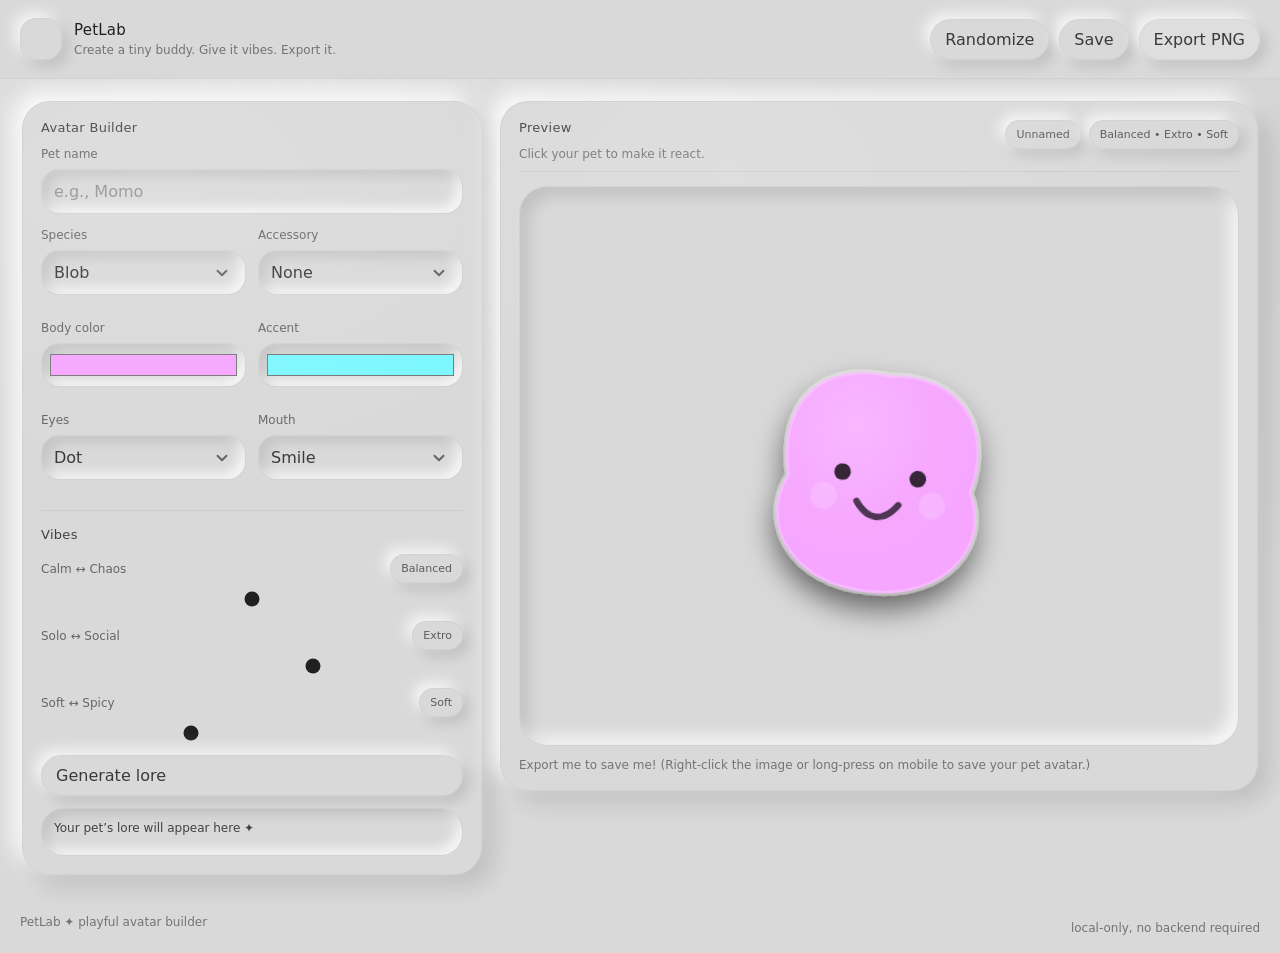
==== index.html @ aad5dc8f "testing new idea" ====
<!doctype html>
<html lang="en">
<head>
  <meta charset="utf-8" />
  <meta name="viewport" content="width=device-width, initial-scale=1" />
  <title>PetLab — Build a Tiny Buddy</title>
  <link href="reset.css" rel="stylesheet">
	<link href="style.css" rel="stylesheet">
  <!-- <script defer src="script.js"></script> -->
</head>

<body>
    <div class="bg" aria-hidden="true"></div>

    <header class="topbar">
      <div class="brand">
        <div class="mark" aria-hidden="true"></div>
        <div>
          <h1>PetLab</h1>
          <p>Create a tiny buddy. Give it vibes. Export it.</p>
        </div>
      </div>

      <div class="actions">
        <button id="randomize" class="btn">Randomize</button>
        <button id="save" class="btn">Save</button>
        <button id="export" class="btn primary">Export PNG</button>
      </div>
    </header>

    <main class="shell">
      <section class="panel creator">
        <h2>Avatar Builder</h2>

        <div class="field">
          <label for="name">Pet name</label>
          <input id="name" type="text" placeholder="e.g., Momo" maxlength="18" />
        </div>

        <div class="grid2">
          <div class="field">
            <label for="species">Species</label>
            <select id="species">
              <option value="blob" selected>Blob</option>
              <option value="cat">Cat</option>
              <option value="bunny">Bunny</option>
              <option value="alien">Alien</option>
              <option value="dog">Dog</option>
              <option value="turtle">Turtle</option>
              <option value="frog">Frog</option>
            </select>
          </div>

          <div class="field">
            <label for="accessory">Accessory</label>
            <select id="accessory">
              <option value="none" selected>None</option>
              <option value="bow">Bow</option>
              <option value="goggles">Goggles</option>
              <option value="halo">Halo</option>
              <option value="backpack">Backpack</option>
              <option value="crown">Crown</option>
              <option value="flower">Flower</option>
              <option value="scarf">Scarf</option>
              <option value="glasses">Round Glasses</option>
            </select>
          </div>

          <div class="field">
            <label for="bodyColor">Body color</label>
            <input id="bodyColor" type="color" value="#f6a6ff" />
          </div>

          <div class="field">
            <label for="accentColor">Accent</label>
            <input id="accentColor" type="color" value="#7cf7ff" />
          </div>

          <div class="field">
            <label for="eyeStyle">Eyes</label>
            <select id="eyeStyle">
              <option value="dot" selected>Dot</option>
              <option value="sparkle">Sparkle</option>
              <option value="sleepy">Sleepy</option>
              <option value="star">Star</option>
            </select>
          </div>

          <div class="field">
            <label for="mouthStyle">Mouth</label>
            <select id="mouthStyle">
              <option value="smile" selected>Smile</option>
              <option value="tiny">Tiny</option>
              <option value="o">O</option>
              <option value="smirk">Smirk</option>
            </select>
          </div>
        </div>

        <div class="divider"></div>

        <h2>Vibes</h2>

        <div class="field">
          <div class="row">
            <label for="calm">Calm ↔ Chaos</label>
            <span class="chip" id="calmLabel">Balanced</span>
          </div>
          <input id="calm" type="range" min="0" max="100" value="50" />
        </div>

        <div class="field">
          <div class="row">
            <label for="social">Solo ↔ Social</label>
            <span class="chip" id="socialLabel">Friendly</span>
          </div>
          <input id="social" type="range" min="0" max="100" value="65" />
        </div>

        <div class="field">
          <div class="row">
            <label for="spice">Soft ↔ Spicy</label>
            <span class="chip" id="spiceLabel">Soft</span>
          </div>
          <input id="spice" type="range" min="0" max="100" value="35" />
        </div>

        <button id="lore" class="btn wide">Generate lore</button>

        <div class="loreBox" id="loreBox" aria-live="polite">
          <div class="loreTitle" id="loreTitle">Your pet’s lore will appear here ✦</div>
          <div class="loreBody" id="loreBody"></div>
        </div>
      </section>

      <section class="panel stage">
        <div class="stageHeader">
          <div>
            <h2>Preview</h2>
            <p class="muted">Click your pet to make it react.</p>
          </div>
          <div class="mini">
            <span class="badge" id="badgeName">Unnamed</span>
            <span class="badge" id="badgeMood">Balanced</span>
          </div>
        </div>

        <div class="petWrap">
          <div id="bubble" class="bubble" hidden></div>

          <div class="petFrame" id="petFrame" role="img" aria-label="Pet avatar preview">
            <!-- SVG injected here -->
          </div>
        </div>

        <div class="hint">
          Export me to save me! (Right-click the image or long-press on mobile to save your pet avatar.)
        </div>
      </section>
    </main>

    <footer class="footer">
      <span>PetLab ✦ playful avatar builder</span>
      <span class="muted">local-only, no backend required</span>
    </footer>

    <script src="script.js"></script>
  </body>
</html>
---- style.css ----
:root{
  /* Neumorphism base */
  --bg: #d9d9d9;
  --ink: #202020;
  --muted: rgba(32,32,32,.55);

  /* surfaces */
  --surface: #d9d9d9;     /* same as bg for true neumorphism */
  --surface2:#dedede;     /* subtle highlight surface */
  --stroke: rgba(0,0,0,.06);

  /* neumorphic shadows */
  --shadow-up: -10px -10px 22px rgba(255,255,255,.85);
  --shadow-down: 10px 10px 24px rgba(0,0,0,.14);
  --shadow-soft: -6px -6px 14px rgba(255,255,255,.75), 6px 6px 14px rgba(0,0,0,.12);

  /* pressed / inset */
  --inset: inset 8px 8px 16px rgba(0,0,0,.12), inset -8px -8px 16px rgba(255,255,255,.8);
  --inset-soft: inset 6px 6px 12px rgba(0,0,0,.10), inset -6px -6px 12px rgba(255,255,255,.75);

  /* geometry */
  --r-xl: 28px;
  --r-lg: 22px;
  --r-md: 18px;
  --r-sm: 14px;
  --gap: 18px;
}

*{ box-sizing:border-box; }
html,body{ height:100%; }

body{
  margin:0;
  font-family: ui-sans-serif, system-ui, -apple-system, Segoe UI, Inter, Roboto, Helvetica, Arial;
  color: var(--ink);
  background: var(--bg);
  overflow-x:hidden;
}

/* Keep bg minimal for neumorphism (no strong gradients) */
.bg{
  position:fixed;
  inset:0;
  pointer-events:none;
  background:
    radial-gradient(900px 600px at 20% 10%, rgba(255,255,255,.35), transparent 65%),
    radial-gradient(900px 700px at 80% 25%, rgba(0,0,0,.06), transparent 70%);
  opacity: .6;
}

/* Top bar feels like a recessed tray */
.topbar{
  position:sticky;
  top:0;
  z-index:10;
  display:flex;
  justify-content:space-between;
  align-items:center;
  gap:16px;
  padding: 18px 20px;

  background: var(--surface);
  border-bottom: 1px solid rgba(0,0,0,.04);
}

.brand{
  display:flex;
  align-items:center;
  gap:12px;
}

.mark{
  width:42px;
  height:42px;
  border-radius: 16px;
  background: var(--surface);
  box-shadow: var(--shadow-soft);
  border: 1px solid rgba(0,0,0,.03);
}

h1{
  margin:0;
  font-size: 15px;
  letter-spacing: .2px;
}
.brand p{
  margin:4px 0 0;
  font-size: 12px;
  color: var(--muted);
}

.actions{
  display:flex;
  gap:10px;
  align-items:center;
}

/* Buttons: raised pill; active = pressed */
.btn{
  border: 1px solid rgba(0,0,0,.03);
  background: var(--surface);
  color: rgba(32,32,32,.86);
  border-radius: 999px;
  padding: 10px 14px;
  cursor:pointer;

  box-shadow: var(--shadow-soft);
  transition: transform 140ms ease, box-shadow 140ms ease;
}
.btn:hover{
  transform: translateY(-1px);
}
.btn:active{
  transform: translateY(0);
  box-shadow: var(--inset-soft);
}

.btn.primary{
  background: var(--surface2);
}
.btn.wide{ width:100%; }

/* Layout */
.shell{
  display:grid;
  grid-template-columns: 460px 1fr;
  gap: var(--gap);
  padding: 22px;
  align-items:start;
}

/* Panels: raised cards */
.panel{
  position:relative;
  border-radius: var(--r-xl);
  background: var(--surface);
  border: 1px solid rgba(0,0,0,.03);
  box-shadow: var(--shadow-up), var(--shadow-down);
  overflow:hidden;
  padding: 18px;
}

/* Optional faint inner sheen */
.panel::before{
  content:"";
  position:absolute;
  inset:0;
  pointer-events:none;
  background: radial-gradient(800px 500px at 30% 10%, rgba(255,255,255,.22), transparent 60%);
  opacity:.6;
}

/* Headings */
.creator h2, .stage h2{
  margin:0 0 12px;
  font-size: 13px;
  letter-spacing: .3px;
  color: rgba(32,32,32,.82);
}

.field{
  display:grid;
  gap:8px;
  margin-bottom: 14px;
}

label{
  font-size: 12px;
  color: rgba(32,32,32,.62);
}

/* Inputs: pressed/inset */
input[type="text"], select{
  width:100%;
  padding: 12px 12px;
  border-radius: var(--r-md);
  border: 1px solid rgba(0,0,0,.03);
  background: var(--surface);
  box-shadow: var(--inset-soft);
  color: rgba(32,32,32,.86);
  outline:none;
  transition: box-shadow 140ms ease, border 140ms ease;
}

input[type="text"]:focus, select:focus{
  border-color: rgba(0,0,0,.08);
  box-shadow: var(--inset), 0 0 0 4px rgba(0,0,0,.04);
}

input[type="text"]::placeholder{ color: rgba(32,32,32,.38); }

/* Color input should also feel inset */
input[type="color"]{
  width:100%;
  height: 44px;
  border-radius: var(--r-md);
  border: 1px solid rgba(0,0,0,.03);
  background: var(--surface);
  box-shadow: var(--inset-soft);
  padding: 6px;
}

/* Ranges: minimal, clean */
input[type="range"]{
  width:100%;
  accent-color: rgba(32,32,32,.75);
}

/* Grid */
.grid2{
  display:grid;
  grid-template-columns: 1fr 1fr;
  gap: 12px;
}

.row{
  display:flex;
  justify-content:space-between;
  align-items:center;
  gap:10px;
}

/* Chips/badges: raised but subtle */
.chip, .badge{
  font-size: 11px;
  padding: 7px 10px;
  border-radius: 999px;
  border: 1px solid rgba(0,0,0,.03);
  background: var(--surface);
  box-shadow: var(--shadow-soft);
  color: rgba(32,32,32,.68);
}

.divider{
  height:1px;
  background: rgba(0,0,0,.06);
  margin: 16px 0;
}

/* Lore: inset block */
.loreBox{
  margin-top: 12px;
  border-radius: var(--r-lg);
  border: 1px solid rgba(0,0,0,.03);
  background: var(--surface);
  box-shadow: var(--inset-soft);
  padding: 12px;
}
.loreTitle{ font-size: 12px; color: rgba(32,32,32,.82); }
.loreBody{ margin-top: 8px; font-size: 12px; color: rgba(32,32,32,.56); line-height: 1.55; }
.loreBody ul{ margin: 10px 0 0 18px; padding:0; }
.loreBody li{ margin: 6px 0; }

/* Stage header */
.stageHeader{
  display:flex;
  justify-content:space-between;
  align-items:flex-start;
  gap: 12px;
  padding-bottom: 10px;
  border-bottom: 1px solid rgba(0,0,0,.06);
}
.muted{ color: rgba(32,32,32,.55); font-size: 12px; margin: 6px 0 0; }
.mini{ display:flex; gap: 8px; flex-wrap:wrap; justify-content:flex-end; }

/* Preview window: slightly inset “frame” */
.petWrap{
  position:relative;
  margin-top: 14px;
  border-radius: var(--r-xl);
  border: 1px solid rgba(0,0,0,.03);
  background: var(--surface);
  box-shadow: var(--inset);
  height: 560px;
  overflow:hidden;
  display:grid;
  place-items:center;
}

.petFrame{
  width: min(420px, 86%);
  aspect-ratio: 1/1;
  display:grid;
  place-items:center;
  user-select:none;
  position:relative;
  z-index:1;
}

/* keep your smooth SVG updates */
.petFrame svg *{
  transition: 140ms ease;
}

/* Bubble: raised pill */
.bubble{
  position:absolute;
  top: 14px;
  left: 14px;
  max-width: 300px;
  border-radius: 16px;
  border: 1px solid rgba(0,0,0,.03);
  background: var(--surface);
  padding: 10px 12px;
  font-size: 12px;
  color: rgba(32,32,32,.80);
  box-shadow: var(--shadow-soft);
  z-index:2;
}

.hint{ margin-top: 12px; font-size: 12px; color: rgba(32,32,32,.55); }

.footer{
  padding: 18px 20px;
  display:flex;
  justify-content:space-between;
  gap:10px;
  color: rgba(32,32,32,.55);
  font-size: 12px;
}

/* --- Dropdown affordance (chevron) --- */
select{
  appearance: none;
  -webkit-appearance: none;
  -moz-appearance: none;
  cursor: pointer;
  padding-right: 44px;

  background-image:
    url("data:image/svg+xml,%3Csvg xmlns='http://www.w3.org/2000/svg' width='18' height='18' viewBox='0 0 24 24' fill='none' stroke='rgba(32,32,32,0.65)' stroke-width='2.5' stroke-linecap='round' stroke-linejoin='round'%3E%3Cpath d='M6 9l6 6 6-6'/%3E%3C/svg%3E");
  background-repeat: no-repeat;
  background-position: right 14px center;
  background-size: 18px 18px;
}

/* Responsive */
@media (max-width: 1100px){
  .shell{ grid-template-columns: 1fr; }
  .petWrap{ height: 480px; }
}
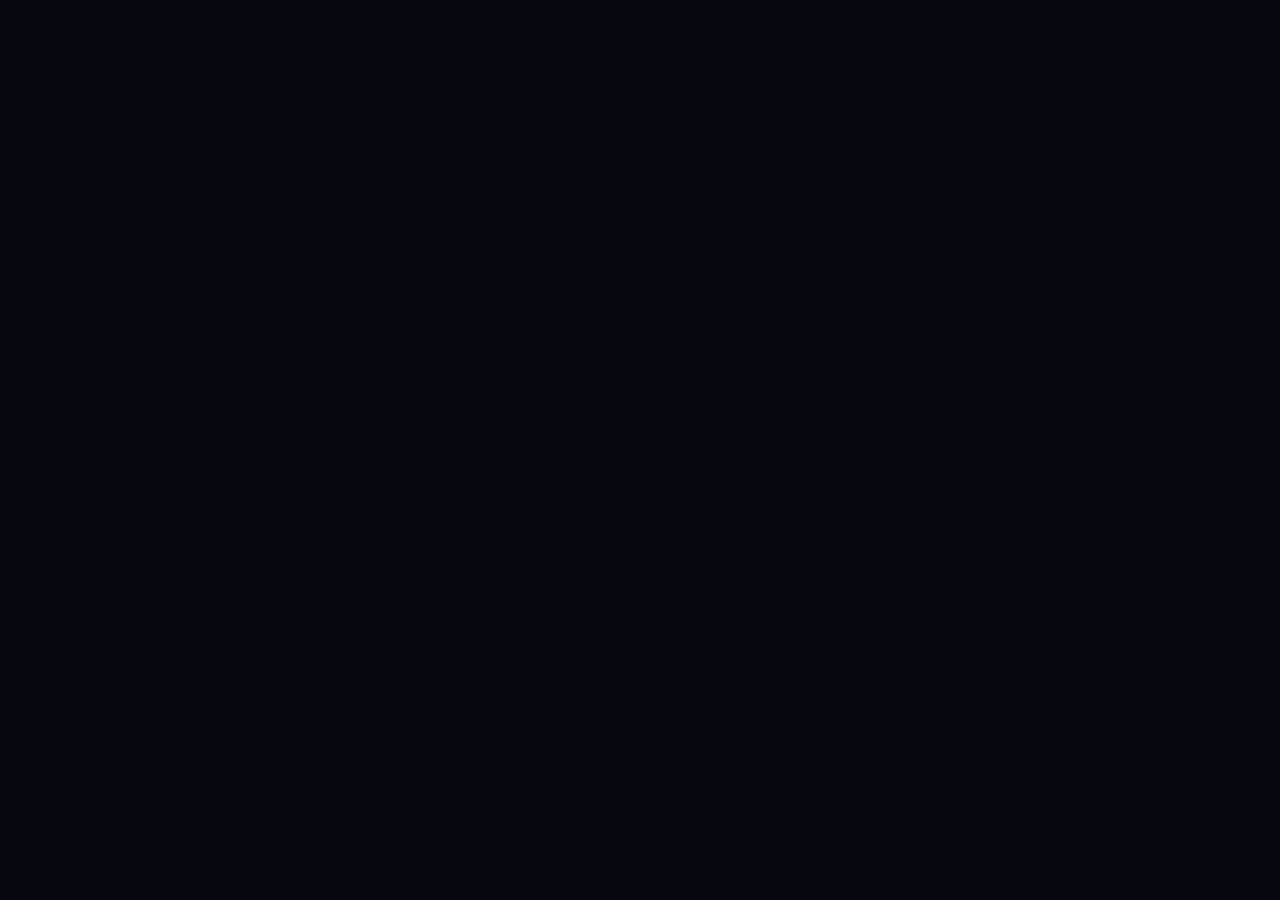
==== commit cff6e2d8: "redo" ====
--- a/index.html
+++ b/index.html
@@ -1,169 +1,33 @@
 <!doctype html>
 <html lang="en">
 <head>
-  <meta charset="utf-8" />
-  <meta name="viewport" content="width=device-width, initial-scale=1" />
-  <title>PetLab — Build a Tiny Buddy</title>
-  <link href="reset.css" rel="stylesheet">
-	<link href="style.css" rel="stylesheet">
-  <!-- <script defer src="script.js"></script> -->
+  <meta charset="UTF-8" />
+  <meta name="viewport" content="width=device-width, initial-scale=1.0" />
+  <title>Cortex — Cognitive Load Intelligence</title>
+
+  <!-- Fonts -->
+  <link
+    href="https://fonts.googleapis.com/css2?family=Syne:wght@400;600;700;800&family=DM+Sans:wght@300;400;500&family=DM+Mono:wght@300;400&display=swap"
+    rel="stylesheet"
+  />
+
+  <!-- Stylesheet -->
+  <link rel="stylesheet" href="style.css" />
+
+  <!-- React (UMD, no build step required) -->
+  <script src="https://cdnjs.cloudflare.com/ajax/libs/react/18.2.0/umd/react.production.min.js"></script>
+  <script src="https://cdnjs.cloudflare.com/ajax/libs/react-dom/18.2.0/umd/react-dom.production.min.js"></script>
+
+  <!-- Recharts (charting library) -->
+  <script src="https://unpkg.com/recharts@2.8.0/umd/Recharts.js"></script>
 </head>
+<body>
 
-<body>
-    <div class="bg" aria-hidden="true"></div>
+  <!-- React mounts here -->
+  <div id="root"></div>
 
-    <header class="topbar">
-      <div class="brand">
-        <div class="mark" aria-hidden="true"></div>
-        <div>
-          <h1>PetLab</h1>
-          <p>Create a tiny buddy. Give it vibes. Export it.</p>
-        </div>
-      </div>
+  <!-- Application logic -->
+  <script src="script.js"></script>
 
-      <div class="actions">
-        <button id="randomize" class="btn">Randomize</button>
-        <button id="save" class="btn">Save</button>
-        <button id="export" class="btn primary">Export PNG</button>
-      </div>
-    </header>
-
-    <main class="shell">
-      <section class="panel creator">
-        <h2>Avatar Builder</h2>
-
-        <div class="field">
-          <label for="name">Pet name</label>
-          <input id="name" type="text" placeholder="e.g., Momo" maxlength="18" />
-        </div>
-
-        <div class="grid2">
-          <div class="field">
-            <label for="species">Species</label>
-            <select id="species">
-              <option value="blob" selected>Blob</option>
-              <option value="cat">Cat</option>
-              <option value="bunny">Bunny</option>
-              <option value="alien">Alien</option>
-              <option value="dog">Dog</option>
-              <option value="turtle">Turtle</option>
-              <option value="frog">Frog</option>
-            </select>
-          </div>
-
-          <div class="field">
-            <label for="accessory">Accessory</label>
-            <select id="accessory">
-              <option value="none" selected>None</option>
-              <option value="bow">Bow</option>
-              <option value="goggles">Goggles</option>
-              <option value="halo">Halo</option>
-              <option value="backpack">Backpack</option>
-              <option value="crown">Crown</option>
-              <option value="flower">Flower</option>
-              <option value="scarf">Scarf</option>
-              <option value="glasses">Round Glasses</option>
-            </select>
-          </div>
-
-          <div class="field">
-            <label for="bodyColor">Body color</label>
-            <input id="bodyColor" type="color" value="#f6a6ff" />
-          </div>
-
-          <div class="field">
-            <label for="accentColor">Accent</label>
-            <input id="accentColor" type="color" value="#7cf7ff" />
-          </div>
-
-          <div class="field">
-            <label for="eyeStyle">Eyes</label>
-            <select id="eyeStyle">
-              <option value="dot" selected>Dot</option>
-              <option value="sparkle">Sparkle</option>
-              <option value="sleepy">Sleepy</option>
-              <option value="star">Star</option>
-            </select>
-          </div>
-
-          <div class="field">
-            <label for="mouthStyle">Mouth</label>
-            <select id="mouthStyle">
-              <option value="smile" selected>Smile</option>
-              <option value="tiny">Tiny</option>
-              <option value="o">O</option>
-              <option value="smirk">Smirk</option>
-            </select>
-          </div>
-        </div>
-
-        <div class="divider"></div>
-
-        <h2>Vibes</h2>
-
-        <div class="field">
-          <div class="row">
-            <label for="calm">Calm ↔ Chaos</label>
-            <span class="chip" id="calmLabel">Balanced</span>
-          </div>
-          <input id="calm" type="range" min="0" max="100" value="50" />
-        </div>
-
-        <div class="field">
-          <div class="row">
-            <label for="social">Solo ↔ Social</label>
-            <span class="chip" id="socialLabel">Friendly</span>
-          </div>
-          <input id="social" type="range" min="0" max="100" value="65" />
-        </div>
-
-        <div class="field">
-          <div class="row">
-            <label for="spice">Soft ↔ Spicy</label>
-            <span class="chip" id="spiceLabel">Soft</span>
-          </div>
-          <input id="spice" type="range" min="0" max="100" value="35" />
-        </div>
-
-        <button id="lore" class="btn wide">Generate lore</button>
-
-        <div class="loreBox" id="loreBox" aria-live="polite">
-          <div class="loreTitle" id="loreTitle">Your pet’s lore will appear here ✦</div>
-          <div class="loreBody" id="loreBody"></div>
-        </div>
-      </section>
-
-      <section class="panel stage">
-        <div class="stageHeader">
-          <div>
-            <h2>Preview</h2>
-            <p class="muted">Click your pet to make it react.</p>
-          </div>
-          <div class="mini">
-            <span class="badge" id="badgeName">Unnamed</span>
-            <span class="badge" id="badgeMood">Balanced</span>
-          </div>
-        </div>
-
-        <div class="petWrap">
-          <div id="bubble" class="bubble" hidden></div>
-
-          <div class="petFrame" id="petFrame" role="img" aria-label="Pet avatar preview">
-            <!-- SVG injected here -->
-          </div>
-        </div>
-
-        <div class="hint">
-          Export me to save me! (Right-click the image or long-press on mobile to save your pet avatar.)
-        </div>
-      </section>
-    </main>
-
-    <footer class="footer">
-      <span>PetLab ✦ playful avatar builder</span>
-      <span class="muted">local-only, no backend required</span>
-    </footer>
-
-    <script src="script.js"></script>
-  </body>
+</body>
 </html>
--- a/style.css
+++ b/style.css
@@ -1,341 +1,403 @@
-:root{
-  /* Neumorphism base */
-  --bg: #d9d9d9;
-  --ink: #202020;
-  --muted: rgba(32,32,32,.55);
-
-  /* surfaces */
-  --surface: #d9d9d9;     /* same as bg for true neumorphism */
-  --surface2:#dedede;     /* subtle highlight surface */
-  --stroke: rgba(0,0,0,.06);
-
-  /* neumorphic shadows */
-  --shadow-up: -10px -10px 22px rgba(255,255,255,.85);
-  --shadow-down: 10px 10px 24px rgba(0,0,0,.14);
-  --shadow-soft: -6px -6px 14px rgba(255,255,255,.75), 6px 6px 14px rgba(0,0,0,.12);
-
-  /* pressed / inset */
-  --inset: inset 8px 8px 16px rgba(0,0,0,.12), inset -8px -8px 16px rgba(255,255,255,.8);
-  --inset-soft: inset 6px 6px 12px rgba(0,0,0,.10), inset -6px -6px 12px rgba(255,255,255,.75);
-
-  /* geometry */
-  --r-xl: 28px;
-  --r-lg: 22px;
-  --r-md: 18px;
-  --r-sm: 14px;
-  --gap: 18px;
-}
-
-*{ box-sizing:border-box; }
-html,body{ height:100%; }
-
-body{
-  margin:0;
-  font-family: ui-sans-serif, system-ui, -apple-system, Segoe UI, Inter, Roboto, Helvetica, Arial;
-  color: var(--ink);
-  background: var(--bg);
-  overflow-x:hidden;
-}
-
-/* Keep bg minimal for neumorphism (no strong gradients) */
-.bg{
-  position:fixed;
-  inset:0;
-  pointer-events:none;
-  background:
-    radial-gradient(900px 600px at 20% 10%, rgba(255,255,255,.35), transparent 65%),
-    radial-gradient(900px 700px at 80% 25%, rgba(0,0,0,.06), transparent 70%);
-  opacity: .6;
-}
-
-/* Top bar feels like a recessed tray */
-.topbar{
-  position:sticky;
-  top:0;
-  z-index:10;
-  display:flex;
-  justify-content:space-between;
-  align-items:center;
-  gap:16px;
-  padding: 18px 20px;
-
-  background: var(--surface);
-  border-bottom: 1px solid rgba(0,0,0,.04);
-}
-
-.brand{
-  display:flex;
-  align-items:center;
-  gap:12px;
-}
-
-.mark{
-  width:42px;
-  height:42px;
+/* ============================================================
+   CORTEX — Cognitive Load Intelligence System
+   style.css
+   ============================================================ */
+
+
+/* ── RESET & BASE ─────────────────────────────────────────── */
+
+*,
+*::before,
+*::after {
+  box-sizing: border-box;
+  margin: 0;
+  padding: 0;
+}
+
+html {
+  scroll-behavior: smooth;
+}
+
+body {
+  background: #07070f;
+  color: #fff;
+  font-family: 'DM Sans', sans-serif;
+  min-height: 100vh;
+  overflow-x: hidden;
+}
+
+
+/* ── SCROLLBAR ────────────────────────────────────────────── */
+
+::-webkit-scrollbar        { width: 4px; }
+::-webkit-scrollbar-track  { background: transparent; }
+::-webkit-scrollbar-thumb  { background: rgba(255,255,255,0.1); border-radius: 2px; }
+
+
+/* ── CARD ─────────────────────────────────────────────────── */
+
+.card {
+  background: rgba(255,255,255,0.028);
+  border: 1px solid rgba(255,255,255,0.072);
   border-radius: 16px;
-  background: var(--surface);
-  box-shadow: var(--shadow-soft);
-  border: 1px solid rgba(0,0,0,.03);
-}
-
-h1{
-  margin:0;
-  font-size: 15px;
-  letter-spacing: .2px;
-}
-.brand p{
-  margin:4px 0 0;
-  font-size: 12px;
-  color: var(--muted);
-}
-
-.actions{
-  display:flex;
-  gap:10px;
-  align-items:center;
-}
-
-/* Buttons: raised pill; active = pressed */
-.btn{
-  border: 1px solid rgba(0,0,0,.03);
-  background: var(--surface);
-  color: rgba(32,32,32,.86);
-  border-radius: 999px;
-  padding: 10px 14px;
-  cursor:pointer;
-
-  box-shadow: var(--shadow-soft);
-  transition: transform 140ms ease, box-shadow 140ms ease;
-}
-.btn:hover{
-  transform: translateY(-1px);
-}
-.btn:active{
-  transform: translateY(0);
-  box-shadow: var(--inset-soft);
-}
-
-.btn.primary{
-  background: var(--surface2);
-}
-.btn.wide{ width:100%; }
-
-/* Layout */
-.shell{
-  display:grid;
-  grid-template-columns: 460px 1fr;
-  gap: var(--gap);
-  padding: 22px;
-  align-items:start;
-}
-
-/* Panels: raised cards */
-.panel{
-  position:relative;
-  border-radius: var(--r-xl);
-  background: var(--surface);
-  border: 1px solid rgba(0,0,0,.03);
-  box-shadow: var(--shadow-up), var(--shadow-down);
-  overflow:hidden;
-  padding: 18px;
-}
-
-/* Optional faint inner sheen */
-.panel::before{
-  content:"";
-  position:absolute;
-  inset:0;
-  pointer-events:none;
-  background: radial-gradient(800px 500px at 30% 10%, rgba(255,255,255,.22), transparent 60%);
-  opacity:.6;
-}
-
-/* Headings */
-.creator h2, .stage h2{
-  margin:0 0 12px;
-  font-size: 13px;
-  letter-spacing: .3px;
-  color: rgba(32,32,32,.82);
-}
-
-.field{
-  display:grid;
-  gap:8px;
+  transition: border-color 0.2s ease;
+}
+
+.card:hover {
+  border-color: rgba(255,255,255,0.11);
+}
+
+
+/* ── RANGE INPUT ──────────────────────────────────────────── */
+
+input[type=range] {
+  -webkit-appearance: none;
+  appearance: none;
+  width: 100%;
+  height: 4px;
+  border-radius: 99px;
+  outline: none;
+  cursor: pointer;
+  /* background is set inline per-slider to reflect live value */
+}
+
+input[type=range]::-webkit-slider-thumb {
+  -webkit-appearance: none;
+  width: 14px;
+  height: 14px;
+  background: #6366f1;
+  border-radius: 50%;
+  cursor: pointer;
+  box-shadow: 0 0 10px rgba(99, 102, 241, 0.7);
+  transition: transform 0.15s ease;
+}
+
+input[type=range]::-webkit-slider-thumb:hover {
+  transform: scale(1.2);
+}
+
+input[type=range]::-moz-range-thumb {
+  width: 14px;
+  height: 14px;
+  background: #6366f1;
+  border-radius: 50%;
+  border: none;
+  cursor: pointer;
+}
+
+
+/* ── STEP BUTTON (number inputs) ──────────────────────────── */
+
+.btn-step {
+  width: 32px;
+  height: 32px;
+  background: rgba(255,255,255,0.05);
+  border: 1px solid rgba(255,255,255,0.09);
+  border-radius: 7px;
+  color: rgba(255,255,255,0.5);
+  cursor: pointer;
+  font-size: 1rem;
+  display: flex;
+  align-items: center;
+  justify-content: center;
+  flex-shrink: 0;
+  user-select: none;
+  transition: background 0.15s ease, color 0.15s ease;
+}
+
+.btn-step:hover {
+  background: rgba(255,255,255,0.1);
+  color: rgba(255,255,255,0.85);
+}
+
+
+/* ── SIMULATION TOGGLE BUTTON ─────────────────────────────── */
+
+.sim-toggle {
+  background: rgba(99,102,241,0.12);
+  border: 1px solid rgba(99,102,241,0.28);
+  border-radius: 8px;
+  padding: 8px 18px;
+  color: #a5b4fc;
+  font-size: 0.72rem;
+  font-family: 'DM Mono', monospace;
+  cursor: pointer;
+  letter-spacing: 0.08em;
+  text-transform: uppercase;
+  white-space: nowrap;
+  transition: background 0.2s ease, border-color 0.2s ease, color 0.2s ease;
+}
+
+.sim-toggle:hover,
+.sim-toggle.active {
+  background: rgba(99,102,241,0.22);
+  border-color: rgba(99,102,241,0.5);
+  color: #c7d2fe;
+}
+
+
+/* ── METRIC CHIP ──────────────────────────────────────────── */
+
+.metric-chip {
+  padding: 6px 12px;
+  background: rgba(255,255,255,0.03);
+  border: 1px solid rgba(255,255,255,0.07);
+  border-radius: 6px;
+  display: flex;
+  gap: 8px;
+  align-items: center;
+}
+
+
+/* ── ANIMATIONS ───────────────────────────────────────────── */
+
+@keyframes fadeUp {
+  from {
+    opacity: 0;
+    transform: translateY(16px);
+  }
+  to {
+    opacity: 1;
+    transform: translateY(0);
+  }
+}
+
+.fade-up   { animation: fadeUp 0.6s ease both; }
+.fade-up-1 { animation-delay: 0.1s; }
+.fade-up-2 { animation-delay: 0.2s; }
+.fade-up-3 { animation-delay: 0.3s; }
+.fade-up-4 { animation-delay: 0.45s; }
+
+@keyframes pulse-dot {
+  0%, 100% { opacity: 1; }
+  50%       { opacity: 0.4; }
+}
+
+.pulse {
+  animation: pulse-dot 2s ease-in-out infinite;
+}
+
+
+/* ── LAYOUT ───────────────────────────────────────────────── */
+
+/* Global page wrapper */
+.page-wrapper {
+  min-height: 100vh;
+  background-image: radial-gradient(
+    ellipse 90% 55% at 50% -5%,
+    rgba(99,102,241,0.13) 0%,
+    transparent 65%
+  );
+}
+
+/* Sticky nav bar */
+.nav {
+  display: flex;
+  justify-content: space-between;
+  align-items: center;
+  padding: 20px 40px;
+  border-bottom: 1px solid rgba(255,255,255,0.055);
+  backdrop-filter: blur(16px);
+  -webkit-backdrop-filter: blur(16px);
+  position: sticky;
+  top: 0;
+  z-index: 100;
+  background: rgba(7,7,15,0.82);
+}
+
+.nav-logo {
+  display: flex;
+  align-items: center;
+  gap: 10px;
+}
+
+.nav-logo-icon {
+  width: 26px;
+  height: 26px;
+  border-radius: 7px;
+  background: linear-gradient(135deg, #4f46e5, #818cf8);
+  display: flex;
+  align-items: center;
+  justify-content: center;
+  box-shadow: 0 0 16px rgba(99,102,241,0.35);
+}
+
+.nav-logo-dot {
+  width: 8px;
+  height: 8px;
+  border-radius: 50%;
+  background: rgba(255,255,255,0.9);
+}
+
+.nav-wordmark {
+  font-family: 'Syne', sans-serif;
+  font-weight: 700;
+  font-size: 0.95rem;
+  letter-spacing: 0.06em;
+}
+
+.nav-links {
+  display: flex;
+  gap: 28px;
+  font-size: 0.68rem;
+  color: rgba(255,255,255,0.28);
+  letter-spacing: 0.12em;
+  text-transform: uppercase;
+}
+
+.nav-version {
+  font-size: 0.65rem;
+  font-family: 'DM Mono', monospace;
+  color: rgba(255,255,255,0.18);
+  letter-spacing: 0.06em;
+}
+
+/* Content area */
+.content-pad {
+  max-width: 1100px;
+  margin: 0 auto;
+  padding: 0 28px 80px;
+}
+
+/* Hero */
+.hero {
+  text-align: center;
+  padding: 80px 0 64px;
+}
+
+.hero-pill {
+  display: inline-flex;
+  align-items: center;
+  gap: 8px;
+  background: rgba(99,102,241,0.09);
+  border: 1px solid rgba(99,102,241,0.22);
+  border-radius: 99px;
+  padding: 5px 16px;
+  margin-bottom: 28px;
+}
+
+.hero-pill-dot {
+  width: 6px;
+  height: 6px;
+  border-radius: 50%;
+  background: #6366f1;
+  display: block;
+  box-shadow: 0 0 6px #6366f1;
+}
+
+.hero-pill-label {
+  font-size: 0.66rem;
+  color: #a5b4fc;
+  letter-spacing: 0.14em;
+  text-transform: uppercase;
+  font-family: 'DM Mono', monospace;
+}
+
+.hero-title {
+  font-family: 'Syne', sans-serif;
+  font-weight: 800;
+  font-size: clamp(2.8rem, 7vw, 5.5rem);
+  letter-spacing: -0.03em;
+  line-height: 1;
+  margin-bottom: 22px;
+}
+
+.hero-title-line1 {
+  display: block;
+  background: linear-gradient(160deg, #fff 20%, rgba(255,255,255,0.5) 100%);
+  -webkit-background-clip: text;
+  -webkit-text-fill-color: transparent;
+  background-clip: text;
+}
+
+.hero-title-line2 {
+  display: block;
+  background: linear-gradient(135deg, #818cf8 0%, #6366f1 100%);
+  -webkit-background-clip: text;
+  -webkit-text-fill-color: transparent;
+  background-clip: text;
+}
+
+.hero-description {
+  font-size: 1rem;
+  color: rgba(255,255,255,0.32);
+  max-width: 500px;
+  margin: 0 auto;
+  line-height: 1.75;
+  font-weight: 300;
+}
+
+/* Main two-column grid */
+.main-grid {
+  display: grid;
+  grid-template-columns: 330px 1fr;
+  gap: 14px;
   margin-bottom: 14px;
 }
 
-label{
-  font-size: 12px;
-  color: rgba(32,32,32,.62);
-}
-
-/* Inputs: pressed/inset */
-input[type="text"], select{
-  width:100%;
-  padding: 12px 12px;
-  border-radius: var(--r-md);
-  border: 1px solid rgba(0,0,0,.03);
-  background: var(--surface);
-  box-shadow: var(--inset-soft);
-  color: rgba(32,32,32,.86);
-  outline:none;
-  transition: box-shadow 140ms ease, border 140ms ease;
-}
-
-input[type="text"]:focus, select:focus{
-  border-color: rgba(0,0,0,.08);
-  box-shadow: var(--inset), 0 0 0 4px rgba(0,0,0,.04);
-}
-
-input[type="text"]::placeholder{ color: rgba(32,32,32,.38); }
-
-/* Color input should also feel inset */
-input[type="color"]{
-  width:100%;
-  height: 44px;
-  border-radius: var(--r-md);
-  border: 1px solid rgba(0,0,0,.03);
-  background: var(--surface);
-  box-shadow: var(--inset-soft);
-  padding: 6px;
-}
-
-/* Ranges: minimal, clean */
-input[type="range"]{
-  width:100%;
-  accent-color: rgba(32,32,32,.75);
-}
-
-/* Grid */
-.grid2{
-  display:grid;
+/* Right column inner rows */
+.right-col {
+  display: grid;
+  grid-template-rows: auto 1fr;
+  gap: 14px;
+}
+
+/* Dial + meters side-by-side */
+.metrics-row {
+  display: grid;
   grid-template-columns: 1fr 1fr;
-  gap: 12px;
-}
-
-.row{
-  display:flex;
-  justify-content:space-between;
-  align-items:center;
-  gap:10px;
-}
-
-/* Chips/badges: raised but subtle */
-.chip, .badge{
-  font-size: 11px;
-  padding: 7px 10px;
-  border-radius: 999px;
-  border: 1px solid rgba(0,0,0,.03);
-  background: var(--surface);
-  box-shadow: var(--shadow-soft);
-  color: rgba(32,32,32,.68);
-}
-
-.divider{
-  height:1px;
-  background: rgba(0,0,0,.06);
-  margin: 16px 0;
-}
-
-/* Lore: inset block */
-.loreBox{
-  margin-top: 12px;
-  border-radius: var(--r-lg);
-  border: 1px solid rgba(0,0,0,.03);
-  background: var(--surface);
-  box-shadow: var(--inset-soft);
-  padding: 12px;
-}
-.loreTitle{ font-size: 12px; color: rgba(32,32,32,.82); }
-.loreBody{ margin-top: 8px; font-size: 12px; color: rgba(32,32,32,.56); line-height: 1.55; }
-.loreBody ul{ margin: 10px 0 0 18px; padding:0; }
-.loreBody li{ margin: 6px 0; }
-
-/* Stage header */
-.stageHeader{
-  display:flex;
-  justify-content:space-between;
-  align-items:flex-start;
-  gap: 12px;
-  padding-bottom: 10px;
-  border-bottom: 1px solid rgba(0,0,0,.06);
-}
-.muted{ color: rgba(32,32,32,.55); font-size: 12px; margin: 6px 0 0; }
-.mini{ display:flex; gap: 8px; flex-wrap:wrap; justify-content:flex-end; }
-
-/* Preview window: slightly inset “frame” */
-.petWrap{
-  position:relative;
-  margin-top: 14px;
-  border-radius: var(--r-xl);
-  border: 1px solid rgba(0,0,0,.03);
-  background: var(--surface);
-  box-shadow: var(--inset);
-  height: 560px;
-  overflow:hidden;
-  display:grid;
-  place-items:center;
-}
-
-.petFrame{
-  width: min(420px, 86%);
-  aspect-ratio: 1/1;
-  display:grid;
-  place-items:center;
-  user-select:none;
-  position:relative;
-  z-index:1;
-}
-
-/* keep your smooth SVG updates */
-.petFrame svg *{
-  transition: 140ms ease;
-}
-
-/* Bubble: raised pill */
-.bubble{
-  position:absolute;
-  top: 14px;
-  left: 14px;
-  max-width: 300px;
-  border-radius: 16px;
-  border: 1px solid rgba(0,0,0,.03);
-  background: var(--surface);
-  padding: 10px 12px;
-  font-size: 12px;
-  color: rgba(32,32,32,.80);
-  box-shadow: var(--shadow-soft);
-  z-index:2;
-}
-
-.hint{ margin-top: 12px; font-size: 12px; color: rgba(32,32,32,.55); }
-
-.footer{
-  padding: 18px 20px;
-  display:flex;
-  justify-content:space-between;
-  gap:10px;
-  color: rgba(32,32,32,.55);
-  font-size: 12px;
-}
-
-/* --- Dropdown affordance (chevron) --- */
-select{
-  appearance: none;
-  -webkit-appearance: none;
-  -moz-appearance: none;
-  cursor: pointer;
-  padding-right: 44px;
-
-  background-image:
-    url("data:image/svg+xml,%3Csvg xmlns='http://www.w3.org/2000/svg' width='18' height='18' viewBox='0 0 24 24' fill='none' stroke='rgba(32,32,32,0.65)' stroke-width='2.5' stroke-linecap='round' stroke-linejoin='round'%3E%3Cpath d='M6 9l6 6 6-6'/%3E%3C/svg%3E");
-  background-repeat: no-repeat;
-  background-position: right 14px center;
-  background-size: 18px 18px;
-}
-
-/* Responsive */
-@media (max-width: 1100px){
-  .shell{ grid-template-columns: 1fr; }
-  .petWrap{ height: 480px; }
+  gap: 14px;
+}
+
+/* Simulation inner row */
+.sim-row {
+  display: grid;
+  grid-template-columns: 1fr 180px 180px;
+  gap: 20px;
+  align-items: center;
+}
+
+/* Footer */
+.footer {
+  text-align: center;
+  margin-top: 52px;
+  font-size: 0.62rem;
+  color: rgba(255,255,255,0.12);
+  letter-spacing: 0.08em;
+  font-family: 'DM Mono', monospace;
+}
+
+
+/* ── SECTION LABEL UTILITIES ──────────────────────────────── */
+
+.section-eyebrow {
+  font-size: 0.62rem;
+  color: rgba(255,255,255,0.2);
+  letter-spacing: 0.16em;
+  text-transform: uppercase;
+}
+
+.section-subtitle {
+  font-size: 0.85rem;
+  color: rgba(255,255,255,0.4);
+  font-weight: 300;
+}
+
+.mono {
+  font-family: 'DM Mono', monospace;
+}
+
+
+/* ── RESPONSIVE ───────────────────────────────────────────── */
+
+@media (max-width: 860px) {
+  .main-grid    { grid-template-columns: 1fr; }
+  .metrics-row  { grid-template-columns: 1fr; }
+  .sim-row      { grid-template-columns: 1fr; }
+}
+
+@media (max-width: 560px) {
+  .hero-title { font-size: 2.6rem; }
+  .nav        { padding: 16px 20px; }
+  .content-pad { padding: 0 16px 60px; }
 }
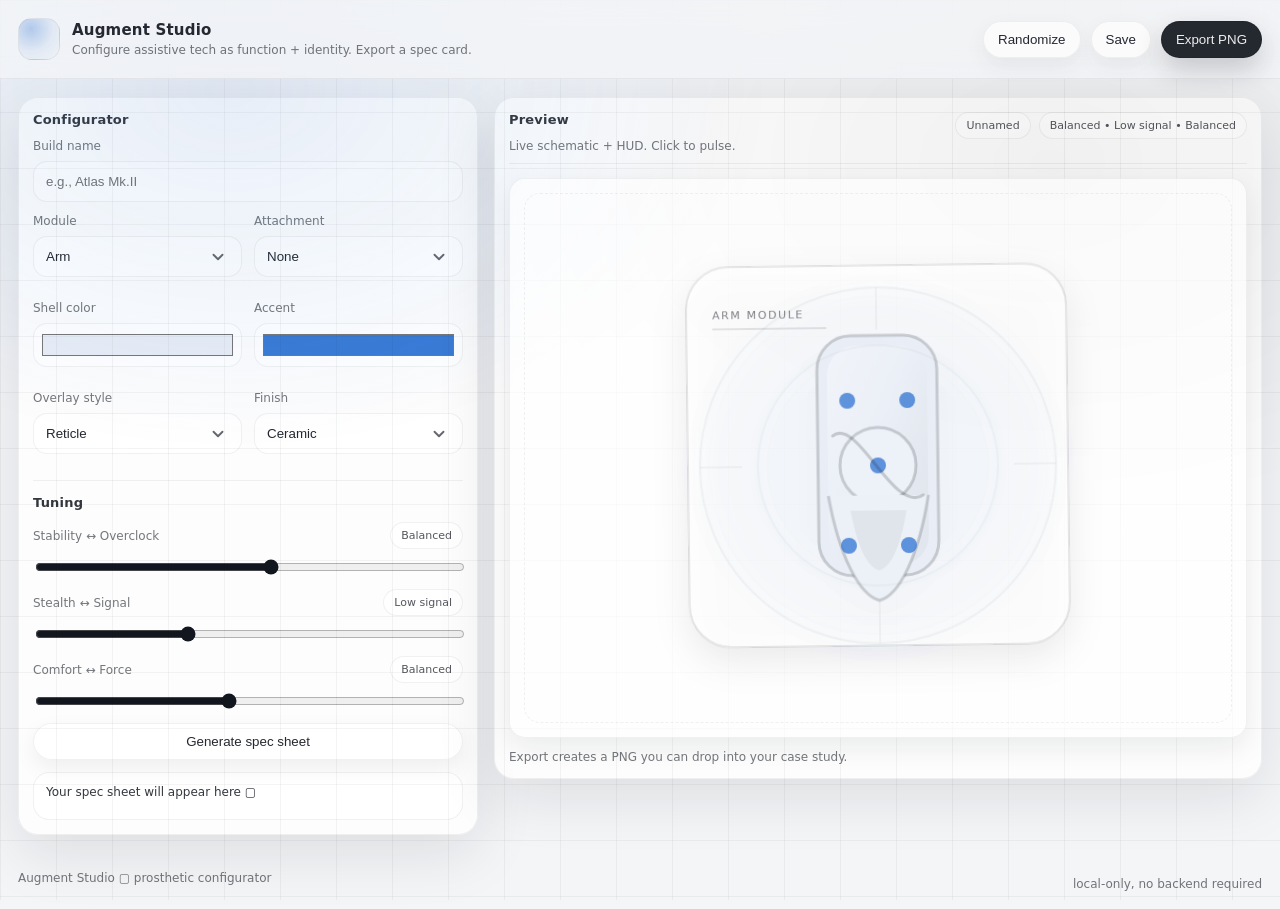
==== commit e31d5e12: "test again" ====
--- a/index.html
+++ b/index.html
@@ -1,33 +1,159 @@
 <!doctype html>
 <html lang="en">
-<head>
-  <meta charset="UTF-8" />
-  <meta name="viewport" content="width=device-width, initial-scale=1.0" />
-  <title>Cortex — Cognitive Load Intelligence</title>
+  <head>
+    <meta charset="UTF-8" />
+    <meta name="viewport" content="width=device-width, initial-scale=1.0" />
+    <title>Augment Studio — Prosthetic Configurator</title>
+    <link rel="stylesheet" href="style.css" />
+  </head>
 
-  <!-- Fonts -->
-  <link
-    href="https://fonts.googleapis.com/css2?family=Syne:wght@400;600;700;800&family=DM+Sans:wght@300;400;500&family=DM+Mono:wght@300;400&display=swap"
-    rel="stylesheet"
-  />
+  <body>
+    <div class="bg" aria-hidden="true"></div>
 
-  <!-- Stylesheet -->
-  <link rel="stylesheet" href="style.css" />
+    <header class="topbar">
+      <div class="brand">
+        <div class="mark" aria-hidden="true"></div>
+        <div class="brandText">
+          <h1>Augment Studio</h1>
+          <p>Configure assistive tech as function + identity. Export a spec card.</p>
+        </div>
+      </div>
 
-  <!-- React (UMD, no build step required) -->
-  <script src="https://cdnjs.cloudflare.com/ajax/libs/react/18.2.0/umd/react.production.min.js"></script>
-  <script src="https://cdnjs.cloudflare.com/ajax/libs/react-dom/18.2.0/umd/react-dom.production.min.js"></script>
+      <div class="actions">
+        <button id="randomize" class="btn">Randomize</button>
+        <button id="save" class="btn">Save</button>
+        <button id="export" class="btn primary">Export PNG</button>
+      </div>
+    </header>
 
-  <!-- Recharts (charting library) -->
-  <script src="https://unpkg.com/recharts@2.8.0/umd/Recharts.js"></script>
-</head>
-<body>
+    <main class="shell">
+      <section class="panel creator">
+        <h2>Configurator</h2>
 
-  <!-- React mounts here -->
-  <div id="root"></div>
+        <div class="field">
+          <label for="name">Build name</label>
+          <input id="name" type="text" placeholder="e.g., Atlas Mk.II" maxlength="22" />
+        </div>
 
-  <!-- Application logic -->
-  <script src="script.js"></script>
+        <div class="grid2">
+          <div class="field">
+            <label for="module">Module</label>
+            <select id="module">
+              <option value="arm" selected>Arm</option>
+              <option value="hand">Hand</option>
+              <option value="leg">Leg</option>
+              <option value="eye">Ocular</option>
+              <option value="spine">Spine</option>
+            </select>
+          </div>
 
-</body>
-</html>+          <div class="field">
+            <label for="attachment">Attachment</label>
+            <select id="attachment">
+              <option value="none" selected>None</option>
+              <option value="led_ring">LED Ring</option>
+              <option value="carbon_guard">Carbon Guard</option>
+              <option value="tool_mount">Tool Mount</option>
+              <option value="armor_plate">Armor Plate</option>
+              <option value="sleeve">Soft Sleeve</option>
+            </select>
+          </div>
+
+          <div class="field">
+            <label for="shellColor">Shell color</label>
+            <input id="shellColor" type="color" value="#e9eef6" />
+          </div>
+
+          <div class="field">
+            <label for="accentColor">Accent</label>
+            <input id="accentColor" type="color" value="#3a7bd5" />
+          </div>
+
+          <div class="field">
+            <label for="uiStyle">Overlay style</label>
+            <select id="uiStyle">
+              <option value="reticle" selected>Reticle</option>
+              <option value="diagnostic">Diagnostic</option>
+              <option value="waveform">Waveform</option>
+              <option value="minimal">Minimal</option>
+            </select>
+          </div>
+
+          <div class="field">
+            <label for="finish">Finish</label>
+            <select id="finish">
+              <option value="ceramic" selected>Ceramic</option>
+              <option value="titanium">Titanium</option>
+              <option value="carbon">Carbon</option>
+              <option value="polymer">Polymer</option>
+            </select>
+          </div>
+        </div>
+
+        <div class="divider"></div>
+
+        <h2>Tuning</h2>
+
+        <div class="field">
+          <div class="row">
+            <label for="stability">Stability ↔ Overclock</label>
+            <span class="chip" id="stabilityLabel">Balanced</span>
+          </div>
+          <input id="stability" type="range" min="0" max="100" value="55" />
+        </div>
+
+        <div class="field">
+          <div class="row">
+            <label for="signal">Stealth ↔ Signal</label>
+            <span class="chip" id="signalLabel">Low signal</span>
+          </div>
+          <input id="signal" type="range" min="0" max="100" value="35" />
+        </div>
+
+        <div class="field">
+          <div class="row">
+            <label for="comfort">Comfort ↔ Force</label>
+            <span class="chip" id="comfortLabel">Comfort</span>
+          </div>
+          <input id="comfort" type="range" min="0" max="100" value="45" />
+        </div>
+
+        <button id="spec" class="btn wide">Generate spec sheet</button>
+
+        <div class="specBox" id="specBox" aria-live="polite">
+          <div class="specTitle" id="specTitle">Your spec sheet will appear here ▢</div>
+          <div class="specBody" id="specBody"></div>
+        </div>
+      </section>
+
+      <section class="panel stage">
+        <div class="stageHeader">
+          <div>
+            <h2>Preview</h2>
+            <p class="muted">Live schematic + HUD. Click to pulse.</p>
+          </div>
+          <div class="mini">
+            <span class="badge" id="badgeName">Unnamed</span>
+            <span class="badge" id="badgeMode">Balanced</span>
+          </div>
+        </div>
+
+        <div class="previewWrap">
+          <div id="toast" class="toast" hidden></div>
+          <div class="frame" id="frame" role="img" aria-label="Prosthetic schematic preview"></div>
+        </div>
+
+        <div class="hint">
+          Export creates a PNG you can drop into your case study.
+        </div>
+      </section>
+    </main>
+
+    <footer class="footer">
+      <span>Augment Studio ▢ prosthetic configurator</span>
+      <span class="muted">local-only, no backend required</span>
+    </footer>
+
+    <script src="script.js"></script>
+  </body>
+</html>
--- a/style.css
+++ b/style.css
@@ -1,403 +1,336 @@
-/* ============================================================
-   CORTEX — Cognitive Load Intelligence System
-   style.css
-   ============================================================ */
-
-
-/* ── RESET & BASE ─────────────────────────────────────────── */
-
-*,
-*::before,
-*::after {
-  box-sizing: border-box;
-  margin: 0;
-  padding: 0;
-}
-
-html {
-  scroll-behavior: smooth;
-}
-
-body {
-  background: #07070f;
-  color: #fff;
-  font-family: 'DM Sans', sans-serif;
-  min-height: 100vh;
-  overflow-x: hidden;
-}
-
-
-/* ── SCROLLBAR ────────────────────────────────────────────── */
-
-::-webkit-scrollbar        { width: 4px; }
-::-webkit-scrollbar-track  { background: transparent; }
-::-webkit-scrollbar-thumb  { background: rgba(255,255,255,0.1); border-radius: 2px; }
-
-
-/* ── CARD ─────────────────────────────────────────────────── */
-
-.card {
-  background: rgba(255,255,255,0.028);
-  border: 1px solid rgba(255,255,255,0.072);
-  border-radius: 16px;
-  transition: border-color 0.2s ease;
-}
-
-.card:hover {
-  border-color: rgba(255,255,255,0.11);
-}
-
-
-/* ── RANGE INPUT ──────────────────────────────────────────── */
-
-input[type=range] {
-  -webkit-appearance: none;
-  appearance: none;
-  width: 100%;
-  height: 4px;
-  border-radius: 99px;
-  outline: none;
-  cursor: pointer;
-  /* background is set inline per-slider to reflect live value */
-}
-
-input[type=range]::-webkit-slider-thumb {
-  -webkit-appearance: none;
-  width: 14px;
-  height: 14px;
-  background: #6366f1;
-  border-radius: 50%;
-  cursor: pointer;
-  box-shadow: 0 0 10px rgba(99, 102, 241, 0.7);
-  transition: transform 0.15s ease;
-}
-
-input[type=range]::-webkit-slider-thumb:hover {
-  transform: scale(1.2);
-}
-
-input[type=range]::-moz-range-thumb {
-  width: 14px;
-  height: 14px;
-  background: #6366f1;
-  border-radius: 50%;
-  border: none;
-  cursor: pointer;
-}
-
-
-/* ── STEP BUTTON (number inputs) ──────────────────────────── */
-
-.btn-step {
-  width: 32px;
-  height: 32px;
-  background: rgba(255,255,255,0.05);
-  border: 1px solid rgba(255,255,255,0.09);
-  border-radius: 7px;
-  color: rgba(255,255,255,0.5);
-  cursor: pointer;
-  font-size: 1rem;
-  display: flex;
-  align-items: center;
-  justify-content: center;
-  flex-shrink: 0;
-  user-select: none;
-  transition: background 0.15s ease, color 0.15s ease;
-}
-
-.btn-step:hover {
-  background: rgba(255,255,255,0.1);
-  color: rgba(255,255,255,0.85);
-}
-
-
-/* ── SIMULATION TOGGLE BUTTON ─────────────────────────────── */
-
-.sim-toggle {
-  background: rgba(99,102,241,0.12);
-  border: 1px solid rgba(99,102,241,0.28);
-  border-radius: 8px;
-  padding: 8px 18px;
-  color: #a5b4fc;
-  font-size: 0.72rem;
-  font-family: 'DM Mono', monospace;
-  cursor: pointer;
-  letter-spacing: 0.08em;
-  text-transform: uppercase;
-  white-space: nowrap;
-  transition: background 0.2s ease, border-color 0.2s ease, color 0.2s ease;
-}
-
-.sim-toggle:hover,
-.sim-toggle.active {
-  background: rgba(99,102,241,0.22);
-  border-color: rgba(99,102,241,0.5);
-  color: #c7d2fe;
-}
-
-
-/* ── METRIC CHIP ──────────────────────────────────────────── */
-
-.metric-chip {
-  padding: 6px 12px;
-  background: rgba(255,255,255,0.03);
-  border: 1px solid rgba(255,255,255,0.07);
-  border-radius: 6px;
-  display: flex;
-  gap: 8px;
-  align-items: center;
-}
-
-
-/* ── ANIMATIONS ───────────────────────────────────────────── */
-
-@keyframes fadeUp {
-  from {
-    opacity: 0;
-    transform: translateY(16px);
-  }
-  to {
-    opacity: 1;
-    transform: translateY(0);
-  }
-}
-
-.fade-up   { animation: fadeUp 0.6s ease both; }
-.fade-up-1 { animation-delay: 0.1s; }
-.fade-up-2 { animation-delay: 0.2s; }
-.fade-up-3 { animation-delay: 0.3s; }
-.fade-up-4 { animation-delay: 0.45s; }
-
-@keyframes pulse-dot {
-  0%, 100% { opacity: 1; }
-  50%       { opacity: 0.4; }
-}
-
-.pulse {
-  animation: pulse-dot 2s ease-in-out infinite;
-}
-
-
-/* ── LAYOUT ───────────────────────────────────────────────── */
-
-/* Global page wrapper */
-.page-wrapper {
-  min-height: 100vh;
-  background-image: radial-gradient(
-    ellipse 90% 55% at 50% -5%,
-    rgba(99,102,241,0.13) 0%,
-    transparent 65%
-  );
-}
-
-/* Sticky nav bar */
-.nav {
-  display: flex;
+/* Augment Studio — clean medical-industrial (flat + crisp) */
+
+:root{
+  --bg: #f4f5f7;
+  --panel: rgba(255,255,255,0.78);
+  --stroke: rgba(18, 22, 30, 0.10);
+  --stroke2: rgba(18, 22, 30, 0.06);
+
+  --text: rgba(18,22,30,0.92);
+  --muted: rgba(18,22,30,0.58);
+
+  --r: 20px;
+  --r2: 16px;
+
+  --shadow: 0 18px 60px rgba(18,22,30,0.10);
+  --shadow2: 0 10px 28px rgba(18,22,30,0.08);
+
+  --grid: rgba(18,22,30,0.05);
+}
+
+*{ box-sizing:border-box; }
+html,body{ height:100%; }
+
+body{
+  margin:0;
+  font-family: ui-sans-serif, system-ui, -apple-system, Segoe UI, Inter, Roboto, Helvetica, Arial;
+  background: var(--bg);
+  color: var(--text);
+  overflow-x:hidden;
+}
+
+.bg{
+  position: fixed;
+  inset: 0;
+  pointer-events: none;
+  background-image:
+    radial-gradient(900px 620px at 18% 10%, rgba(58,123,213,0.12), transparent 60%),
+    radial-gradient(900px 620px at 82% 18%, rgba(0,0,0,0.06), transparent 62%),
+    linear-gradient(to right, var(--grid) 1px, transparent 1px),
+    linear-gradient(to bottom, var(--grid) 1px, transparent 1px);
+  background-size: auto, auto, 56px 56px, 56px 56px;
+  opacity: 0.9;
+}
+
+.topbar{
+  position: sticky;
+  top: 0;
+  z-index: 10;
+  display:flex;
   justify-content: space-between;
   align-items: center;
-  padding: 20px 40px;
-  border-bottom: 1px solid rgba(255,255,255,0.055);
-  backdrop-filter: blur(16px);
-  -webkit-backdrop-filter: blur(16px);
-  position: sticky;
-  top: 0;
-  z-index: 100;
-  background: rgba(7,7,15,0.82);
-}
-
-.nav-logo {
-  display: flex;
+  gap: 14px;
+  padding: 18px 18px;
+
+  backdrop-filter: blur(14px);
+  background: rgba(244,245,247,0.76);
+  border-bottom: 1px solid var(--stroke2);
+}
+
+.brand{
+  display:flex;
+  gap: 12px;
+  align-items: center;
+}
+
+.mark{
+  width: 42px;
+  height: 42px;
+  border-radius: 14px;
+  background:
+    radial-gradient(circle at 30% 25%, rgba(58,123,213,0.35), rgba(58,123,213,0.08) 55%, rgba(255,255,255,0.0));
+  border: 1px solid var(--stroke2);
+}
+
+.brandText h1{
+  margin: 0;
+  font-size: 15px;
+  letter-spacing: 0.2px;
+}
+.brandText p{
+  margin: 4px 0 0;
+  font-size: 12px;
+  color: var(--muted);
+}
+
+.actions{
+  display:flex;
+  gap: 10px;
+  align-items: center;
+}
+
+.btn{
+  border: 1px solid var(--stroke2);
+  background: rgba(255,255,255,0.70);
+  color: var(--text);
+  border-radius: 999px;
+  padding: 10px 14px;
+  cursor: pointer;
+  transition: transform 140ms ease, background 140ms ease, border 140ms ease, box-shadow 140ms ease;
+  box-shadow: 0 8px 22px rgba(18,22,30,0.06);
+}
+.btn:hover{
+  transform: translateY(-1px);
+  background: rgba(255,255,255,0.86);
+  border-color: rgba(18,22,30,0.12);
+}
+.btn:active{ transform: translateY(0) scale(0.99); }
+
+.btn.primary{
+  background: rgba(18,22,30,0.92);
+  color: rgba(255,255,255,0.92);
+  border-color: rgba(18,22,30,0.18);
+  box-shadow: 0 12px 28px rgba(18,22,30,0.20);
+}
+.btn.primary:hover{
+  background: rgba(18,22,30,0.86);
+}
+
+.btn.wide{ width:100%; }
+
+.shell{
+  display:grid;
+  grid-template-columns: 460px 1fr;
+  gap: 16px;
+  padding: 18px;
+  align-items:start;
+}
+
+.panel{
+  border: 1px solid var(--stroke2);
+  background: var(--panel);
+  border-radius: var(--r);
+  box-shadow: var(--shadow);
+  padding: 14px;
+  overflow:hidden;
+}
+
+.creator h2, .stage h2{
+  margin: 0 0 12px;
+  font-size: 13px;
+  letter-spacing: 0.2px;
+  color: rgba(18,22,30,0.86);
+}
+
+.field{
+  display:grid;
+  gap: 8px;
+  margin-bottom: 12px;
+}
+
+label{
+  font-size: 12px;
+  color: var(--muted);
+}
+
+.grid2{
+  display:grid;
+  grid-template-columns: 1fr 1fr;
+  gap: 12px;
+}
+
+input[type="text"], select{
+  width: 100%;
+  padding: 12px;
+  border-radius: 14px;
+  border: 1px solid var(--stroke2);
+  background: rgba(255,255,255,0.80);
+  color: var(--text);
+  outline: none;
+  transition: border 120ms ease, box-shadow 120ms ease, background 120ms ease;
+}
+input[type="text"]:focus, select:focus{
+  border-color: rgba(58,123,213,0.35);
+  box-shadow: 0 0 0 4px rgba(58,123,213,0.16);
+  background: rgba(255,255,255,0.92);
+}
+input[type="color"]{
+  width:100%;
+  height: 44px;
+  border-radius: 14px;
+  border: 1px solid var(--stroke2);
+  background: rgba(255,255,255,0.80);
+  padding: 6px;
+}
+
+input[type="range"]{
+  width: 100%;
+  accent-color: rgba(18,22,30,0.9);
+}
+
+.row{
+  display:flex;
+  justify-content: space-between;
   align-items: center;
   gap: 10px;
 }
 
-.nav-logo-icon {
-  width: 26px;
-  height: 26px;
-  border-radius: 7px;
-  background: linear-gradient(135deg, #4f46e5, #818cf8);
-  display: flex;
-  align-items: center;
-  justify-content: center;
-  box-shadow: 0 0 16px rgba(99,102,241,0.35);
-}
-
-.nav-logo-dot {
-  width: 8px;
-  height: 8px;
-  border-radius: 50%;
-  background: rgba(255,255,255,0.9);
-}
-
-.nav-wordmark {
-  font-family: 'Syne', sans-serif;
-  font-weight: 700;
-  font-size: 0.95rem;
-  letter-spacing: 0.06em;
-}
-
-.nav-links {
-  display: flex;
-  gap: 28px;
-  font-size: 0.68rem;
-  color: rgba(255,255,255,0.28);
-  letter-spacing: 0.12em;
-  text-transform: uppercase;
-}
-
-.nav-version {
-  font-size: 0.65rem;
-  font-family: 'DM Mono', monospace;
-  color: rgba(255,255,255,0.18);
-  letter-spacing: 0.06em;
-}
-
-/* Content area */
-.content-pad {
-  max-width: 1100px;
-  margin: 0 auto;
-  padding: 0 28px 80px;
-}
-
-/* Hero */
-.hero {
-  text-align: center;
-  padding: 80px 0 64px;
-}
-
-.hero-pill {
-  display: inline-flex;
-  align-items: center;
+.chip, .badge{
+  font-size: 11px;
+  padding: 6px 10px;
+  border-radius: 999px;
+  border: 1px solid var(--stroke2);
+  background: rgba(255,255,255,0.70);
+  color: rgba(18,22,30,0.72);
+}
+
+.divider{
+  height: 1px;
+  background: var(--stroke2);
+  margin: 14px 0;
+}
+
+.specBox{
+  margin-top: 12px;
+  border-radius: var(--r2);
+  border: 1px solid var(--stroke2);
+  background: rgba(255,255,255,0.70);
+  padding: 12px;
+}
+.specTitle{
+  font-size: 12px;
+  color: rgba(18,22,30,0.86);
+}
+.specBody{
+  margin-top: 8px;
+  font-size: 12px;
+  color: var(--muted);
+  line-height: 1.5;
+}
+.specBody ul{ margin: 10px 0 0 18px; padding:0; }
+.specBody li{ margin: 6px 0; }
+
+.stageHeader{
+  display:flex;
+  justify-content: space-between;
+  align-items: flex-start;
+  gap: 12px;
+  padding-bottom: 10px;
+  border-bottom: 1px solid var(--stroke2);
+}
+.muted{
+  color: var(--muted);
+  font-size: 12px;
+  margin: 6px 0 0;
+}
+.mini{
+  display:flex;
   gap: 8px;
-  background: rgba(99,102,241,0.09);
-  border: 1px solid rgba(99,102,241,0.22);
-  border-radius: 99px;
-  padding: 5px 16px;
-  margin-bottom: 28px;
-}
-
-.hero-pill-dot {
-  width: 6px;
-  height: 6px;
-  border-radius: 50%;
-  background: #6366f1;
-  display: block;
-  box-shadow: 0 0 6px #6366f1;
-}
-
-.hero-pill-label {
-  font-size: 0.66rem;
-  color: #a5b4fc;
-  letter-spacing: 0.14em;
-  text-transform: uppercase;
-  font-family: 'DM Mono', monospace;
-}
-
-.hero-title {
-  font-family: 'Syne', sans-serif;
-  font-weight: 800;
-  font-size: clamp(2.8rem, 7vw, 5.5rem);
-  letter-spacing: -0.03em;
-  line-height: 1;
-  margin-bottom: 22px;
-}
-
-.hero-title-line1 {
-  display: block;
-  background: linear-gradient(160deg, #fff 20%, rgba(255,255,255,0.5) 100%);
-  -webkit-background-clip: text;
-  -webkit-text-fill-color: transparent;
-  background-clip: text;
-}
-
-.hero-title-line2 {
-  display: block;
-  background: linear-gradient(135deg, #818cf8 0%, #6366f1 100%);
-  -webkit-background-clip: text;
-  -webkit-text-fill-color: transparent;
-  background-clip: text;
-}
-
-.hero-description {
-  font-size: 1rem;
-  color: rgba(255,255,255,0.32);
-  max-width: 500px;
-  margin: 0 auto;
-  line-height: 1.75;
-  font-weight: 300;
-}
-
-/* Main two-column grid */
-.main-grid {
-  display: grid;
-  grid-template-columns: 330px 1fr;
-  gap: 14px;
-  margin-bottom: 14px;
-}
-
-/* Right column inner rows */
-.right-col {
-  display: grid;
-  grid-template-rows: auto 1fr;
-  gap: 14px;
-}
-
-/* Dial + meters side-by-side */
-.metrics-row {
-  display: grid;
-  grid-template-columns: 1fr 1fr;
-  gap: 14px;
-}
-
-/* Simulation inner row */
-.sim-row {
-  display: grid;
-  grid-template-columns: 1fr 180px 180px;
-  gap: 20px;
-  align-items: center;
-}
-
-/* Footer */
-.footer {
-  text-align: center;
-  margin-top: 52px;
-  font-size: 0.62rem;
-  color: rgba(255,255,255,0.12);
-  letter-spacing: 0.08em;
-  font-family: 'DM Mono', monospace;
-}
-
-
-/* ── SECTION LABEL UTILITIES ──────────────────────────────── */
-
-.section-eyebrow {
-  font-size: 0.62rem;
-  color: rgba(255,255,255,0.2);
-  letter-spacing: 0.16em;
-  text-transform: uppercase;
-}
-
-.section-subtitle {
-  font-size: 0.85rem;
-  color: rgba(255,255,255,0.4);
-  font-weight: 300;
-}
-
-.mono {
-  font-family: 'DM Mono', monospace;
-}
-
-
-/* ── RESPONSIVE ───────────────────────────────────────────── */
-
-@media (max-width: 860px) {
-  .main-grid    { grid-template-columns: 1fr; }
-  .metrics-row  { grid-template-columns: 1fr; }
-  .sim-row      { grid-template-columns: 1fr; }
-}
-
-@media (max-width: 560px) {
-  .hero-title { font-size: 2.6rem; }
-  .nav        { padding: 16px 20px; }
-  .content-pad { padding: 0 16px 60px; }
-}+  flex-wrap: wrap;
+  justify-content: flex-end;
+}
+
+.previewWrap{
+  position: relative;
+  margin-top: 14px;
+  border-radius: var(--r2);
+  border: 1px solid var(--stroke2);
+  background: rgba(255,255,255,0.60);
+  box-shadow: var(--shadow2);
+  height: 560px;
+  overflow: hidden;
+  display:grid;
+  place-items:center;
+}
+
+.previewWrap::before{
+  content:"";
+  position:absolute;
+  inset: 14px;
+  border-radius: 16px;
+  border: 1px dashed rgba(18,22,30,0.10);
+  opacity: 0.6;
+  pointer-events:none;
+}
+
+.frame{
+  width: min(520px, 92%);
+  aspect-ratio: 1/1;
+  display:grid;
+  place-items:center;
+  user-select:none;
+}
+
+.frame svg *{
+  transition: 140ms ease;
+}
+
+.toast{
+  position:absolute;
+  top: 14px;
+  left: 14px;
+  max-width: 320px;
+  border-radius: 14px;
+  border: 1px solid var(--stroke2);
+  background: rgba(255,255,255,0.80);
+  padding: 10px 12px;
+  font-size: 12px;
+  color: rgba(18,22,30,0.82);
+  backdrop-filter: blur(10px);
+  box-shadow: 0 10px 28px rgba(18,22,30,0.10);
+}
+
+.hint{
+  margin-top: 12px;
+  font-size: 12px;
+  color: var(--muted);
+}
+
+.footer{
+  padding: 18px;
+  display:flex;
+  justify-content: space-between;
+  gap: 10px;
+  color: var(--muted);
+  font-size: 12px;
+}
+
+/* dropdown affordance */
+select{
+  appearance: none;
+  -webkit-appearance: none;
+  -moz-appearance: none;
+  cursor: pointer;
+  padding-right: 44px;
+
+  background-image:
+    url("data:image/svg+xml,%3Csvg xmlns='http://www.w3.org/2000/svg' width='18' height='18' viewBox='0 0 24 24' fill='none' stroke='rgba(18,22,30,0.65)' stroke-width='2.5' stroke-linecap='round' stroke-linejoin='round'%3E%3Cpath d='M6 9l6 6 6-6'/%3E%3C/svg%3E");
+  background-repeat: no-repeat;
+  background-position: right 14px center;
+  background-size: 18px 18px;
+}
+
+@media (max-width: 1100px){
+  .shell{ grid-template-columns: 1fr; }
+  .previewWrap{ height: 480px; }
+}
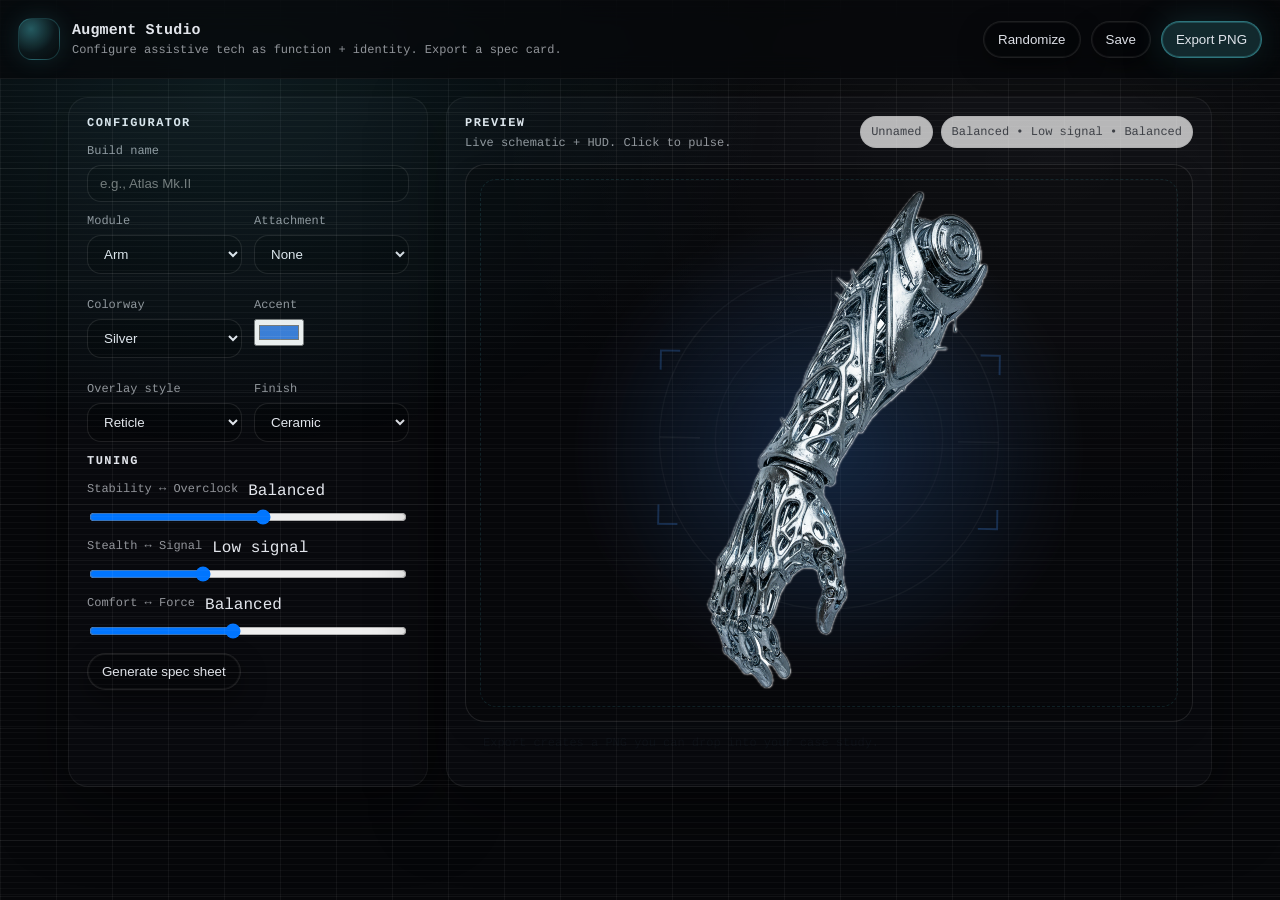
==== commit f4cc0625: "testing new concept" ====
--- a/index.html
+++ b/index.html
@@ -7,7 +7,7 @@
     <link rel="stylesheet" href="style.css" />
   </head>
 
-  <body>
+  <body class="cyborg">
     <div class="bg" aria-hidden="true"></div>
 
     <header class="topbar">
@@ -42,6 +42,7 @@
               <option value="arm" selected>Arm</option>
               <option value="hand">Hand</option>
               <option value="leg">Leg</option>
+              <option value="foot">Foot</option>
               <option value="eye">Ocular</option>
               <option value="spine">Spine</option>
             </select>
@@ -60,8 +61,13 @@
           </div>
 
           <div class="field">
-            <label for="shellColor">Shell color</label>
-            <input id="shellColor" type="color" value="#e9eef6" />
+            <label for="colorway">Colorway</label>
+            <select id="colorway">
+              <option value="silver" selected>Silver</option>
+              <option value="black">Black</option>
+              <option value="blue">Blue</option>
+              <option value="pink">Pink</option>
+            </select>
           </div>
 
           <div class="field">
@@ -120,10 +126,10 @@
 
         <button id="spec" class="btn wide">Generate spec sheet</button>
 
-        <div class="specBox" id="specBox" aria-live="polite">
+        <!-- <div class="specBox" id="specBox" aria-live="polite">
           <div class="specTitle" id="specTitle">Your spec sheet will appear here ▢</div>
           <div class="specBody" id="specBody"></div>
-        </div>
+        </div> -->
       </section>
 
       <section class="panel stage">
@@ -143,17 +149,10 @@
           <div class="frame" id="frame" role="img" aria-label="Prosthetic schematic preview"></div>
         </div>
 
-        <div class="hint">
-          Export creates a PNG you can drop into your case study.
-        </div>
+        <div class="hint">Export creates a PNG you can drop into your case study.</div>
       </section>
     </main>
 
-    <footer class="footer">
-      <span>Augment Studio ▢ prosthetic configurator</span>
-      <span class="muted">local-only, no backend required</span>
-    </footer>
-
     <script src="script.js"></script>
   </body>
-</html>
+</html>
--- a/style.css
+++ b/style.css
@@ -42,6 +42,7 @@
   opacity: 0.9;
 }
 
+/* Topbar */
 .topbar{
   position: sticky;
   top: 0;
@@ -107,50 +108,63 @@
 .btn:active{ transform: translateY(0) scale(0.99); }
 
 .btn.primary{
-  background: rgba(18,22,30,0.92);
-  color: rgba(255,255,255,0.92);
-  border-color: rgba(18,22,30,0.18);
-  box-shadow: 0 12px 28px rgba(18,22,30,0.20);
-}
-.btn.primary:hover{
-  background: rgba(18,22,30,0.86);
-}
-
-.btn.wide{ width:100%; }
-
+  background: rgba(58,123,213,0.10);
+  border-color: rgba(58,123,213,0.22);
+}
+
+/* Layout */
 .shell{
+  max-width: 1180px;
+  margin: 18px auto 40px;
+  padding: 0 18px;
   display:grid;
-  grid-template-columns: 460px 1fr;
-  gap: 16px;
+  grid-template-columns: 360px 1fr;
+  gap: 18px;
+}
+
+.panel{
+  border-radius: var(--r);
+  background: var(--panel);
+  border: 1px solid var(--stroke2);
+  box-shadow: var(--shadow);
+  overflow:hidden;
+}
+
+.creator{
   padding: 18px;
-  align-items:start;
-}
-
-.panel{
-  border: 1px solid var(--stroke2);
-  background: var(--panel);
-  border-radius: var(--r);
-  box-shadow: var(--shadow);
-  padding: 14px;
-  overflow:hidden;
-}
-
-.creator h2, .stage h2{
-  margin: 0 0 12px;
-  font-size: 13px;
-  letter-spacing: 0.2px;
-  color: rgba(18,22,30,0.86);
+}
+
+.creator h2{
+  margin: 0 0 14px;
+  font-size: 12px;
+  letter-spacing: 0.12em;
+  text-transform: uppercase;
 }
 
 .field{
-  display:grid;
-  gap: 8px;
+  display:flex;
+  flex-direction:column;
+  gap: 7px;
   margin-bottom: 12px;
 }
 
 label{
   font-size: 12px;
   color: var(--muted);
+}
+
+input[type="text"], select{
+  border-radius: 14px;
+  border: 1px solid var(--stroke2);
+  background: rgba(255,255,255,0.70);
+  padding: 10px 12px;
+  outline: none;
+  transition: box-shadow 140ms ease, border 140ms ease;
+}
+
+input[type="text"]:focus, select:focus{
+  border-color: rgba(58,123,213,0.40);
+  box-shadow: 0 0 0 4px rgba(58,123,213,0.14);
 }
 
 .grid2{
@@ -159,105 +173,74 @@
   gap: 12px;
 }
 
-input[type="text"], select{
-  width: 100%;
-  padding: 12px;
-  border-radius: 14px;
-  border: 1px solid var(--stroke2);
-  background: rgba(255,255,255,0.80);
-  color: var(--text);
-  outline: none;
-  transition: border 120ms ease, box-shadow 120ms ease, background 120ms ease;
-}
-input[type="text"]:focus, select:focus{
-  border-color: rgba(58,123,213,0.35);
-  box-shadow: 0 0 0 4px rgba(58,123,213,0.16);
-  background: rgba(255,255,255,0.92);
-}
-input[type="color"]{
-  width:100%;
-  height: 44px;
-  border-radius: 14px;
-  border: 1px solid var(--stroke2);
-  background: rgba(255,255,255,0.80);
-  padding: 6px;
-}
-
-input[type="range"]{
-  width: 100%;
-  accent-color: rgba(18,22,30,0.9);
-}
-
 .row{
   display:flex;
-  justify-content: space-between;
-  align-items: center;
   gap: 10px;
 }
 
-.chip, .badge{
-  font-size: 11px;
-  padding: 6px 10px;
+.row .btn{
+  flex: 1;
+}
+
+.hint{
+  font-size: 12px;
+  color: var(--muted);
+  padding: 0 18px 18px;
+}
+
+.stage{
+  padding: 18px;
+  display:flex;
+  flex-direction:column;
+  gap: 14px;
+}
+
+.stageHeader{
+  display:flex;
+  align-items:flex-start;
+  justify-content:space-between;
+  gap: 12px;
+}
+
+.stageHeader h2{
+  margin:0;
+  font-size: 12px;
+  letter-spacing: 0.12em;
+  text-transform: uppercase;
+}
+.stageHeader p{
+  margin: 6px 0 0;
+  font-size: 12px;
+  color: var(--muted);
+}
+
+.mini{
+  display:flex;
+  gap: 8px;
+  flex-wrap:wrap;
+  justify-content:flex-end;
+}
+
+.badge{
+  display:inline-flex;
+  align-items:center;
+  justify-content:center;
   border-radius: 999px;
   border: 1px solid var(--stroke2);
   background: rgba(255,255,255,0.70);
-  color: rgba(18,22,30,0.72);
-}
-
-.divider{
-  height: 1px;
-  background: var(--stroke2);
-  margin: 14px 0;
-}
-
-.specBox{
-  margin-top: 12px;
-  border-radius: var(--r2);
-  border: 1px solid var(--stroke2);
-  background: rgba(255,255,255,0.70);
-  padding: 12px;
-}
-.specTitle{
-  font-size: 12px;
-  color: rgba(18,22,30,0.86);
-}
-.specBody{
-  margin-top: 8px;
-  font-size: 12px;
-  color: var(--muted);
-  line-height: 1.5;
-}
-.specBody ul{ margin: 10px 0 0 18px; padding:0; }
-.specBody li{ margin: 6px 0; }
-
-.stageHeader{
-  display:flex;
-  justify-content: space-between;
-  align-items: flex-start;
-  gap: 12px;
-  padding-bottom: 10px;
-  border-bottom: 1px solid var(--stroke2);
-}
-.muted{
-  color: var(--muted);
-  font-size: 12px;
-  margin: 6px 0 0;
-}
-.mini{
-  display:flex;
-  gap: 8px;
-  flex-wrap: wrap;
-  justify-content: flex-end;
+  padding: 8px 10px;
+  font-size: 12px;
+  color: rgba(18,22,30,0.78);
+  white-space: nowrap;
 }
 
 .previewWrap{
   position: relative;
-  margin-top: 14px;
-  border-radius: var(--r2);
-  border: 1px solid var(--stroke2);
-  background: rgba(255,255,255,0.60);
+  border-radius: var(--r);
+  background: rgba(255,255,255,0.58);
+  border: 1px solid var(--stroke2);
   box-shadow: var(--shadow2);
-  height: 560px;
+  padding: 18px;
   overflow: hidden;
   display:grid;
   place-items:center;
@@ -273,6 +256,7 @@
   pointer-events:none;
 }
 
+/* Keep preview sizing controlled */
 .frame{
   width: min(520px, 92%);
   aspect-ratio: 1/1;
@@ -297,40 +281,194 @@
   font-size: 12px;
   color: rgba(18,22,30,0.82);
   backdrop-filter: blur(10px);
-  box-shadow: 0 10px 28px rgba(18,22,30,0.10);
-}
-
-.hint{
-  margin-top: 12px;
-  font-size: 12px;
+  box-shadow: 0 10px 28px rgba(18,22,30,0.08);
+}
+
+.footer{
+  max-width: 1180px;
+  margin: 0 auto;
+  padding: 14px 18px 30px;
+  display:flex;
+  justify-content:space-between;
+  gap: 10px;
+  border-top: 1px solid var(--stroke2);
   color: var(--muted);
-}
-
-.footer{
-  padding: 18px;
-  display:flex;
-  justify-content: space-between;
-  gap: 10px;
-  color: var(--muted);
-  font-size: 12px;
-}
-
-/* dropdown affordance */
-select{
-  appearance: none;
-  -webkit-appearance: none;
-  -moz-appearance: none;
-  cursor: pointer;
-  padding-right: 44px;
-
+  font-size: 12px;
+}
+
+.muted{ color: var(--muted); }
+
+@media (max-width: 920px){
+  .shell{ grid-template-columns: 1fr; }
+  .mini{ justify-content:flex-start; }
+}
+
+@media (max-width: 560px){
+  .topbar{
+    flex-wrap: wrap;
+    align-items: flex-start;
+  }
+  .actions{
+    width: 100%;
+    justify-content: flex-start;
+    flex-wrap: wrap;
+  }
+  .grid2{ grid-template-columns: 1fr; }
+}
+
+/* Layers used by the preview (JS injects layers into #frame) */
+.layer-wrap {
+  position: relative;
+  width: 100%;
+  height: 100%;
+  display: grid;
+  place-items: center;
+}
+
+.layer {
+  position: absolute;
+  inset: 0;
+  width: 100%;
+  height: 100%;
+  object-fit: contain;
+  pointer-events: none;
+}
+
+#moduleImg {
+  width: 100%;
+  height: 100%;
+  object-fit: contain;
+  filter: none;
+}
+
+/* keep tint layer available, but we’ll set opacity to 0 in JS */
+.layer-tint {
+  position: absolute;
+  inset: 0;
+  mix-blend-mode: color;
+  opacity: 0;
+  pointer-events: none;
+  transition: background 200ms ease, opacity 200ms ease;
+}
+
+.layer-glow {
+  position: absolute;
+  inset: 0;
+  mix-blend-mode: screen;
+  pointer-events: none;
+  transition: background 200ms ease, opacity 200ms ease;
+}
+
+/* ==========================================================
+   CYBORG SKIN — PAINT ONLY (keeps layout)
+   ========================================================== */
+
+@import url('https://fonts.googleapis.com/css2?family=IBM+Plex+Mono:wght@400;500;600&display=swap');
+
+body.cyborg{
+  --cy-bg: #06070a;
+  --cy-panel: rgba(10,12,16,0.72);
+  --cy-stroke: rgba(255,255,255,0.10);
+  --cy-stroke2: rgba(255,255,255,0.06);
+  --cy-text: rgba(245,248,255,0.92);
+  --cy-muted: rgba(245,248,255,0.58);
+  --cy-accent: #5ef2ff;
+
+  background: var(--cy-bg);
+  color: var(--cy-text);
+
+  font-family: "IBM Plex Mono", ui-monospace, SFMono-Regular, Menlo, Monaco, Consolas, "Liberation Mono", monospace;
+  -webkit-font-smoothing: antialiased;
+  text-rendering: geometricPrecision;
+}
+
+body.cyborg .bg{
   background-image:
-    url("data:image/svg+xml,%3Csvg xmlns='http://www.w3.org/2000/svg' width='18' height='18' viewBox='0 0 24 24' fill='none' stroke='rgba(18,22,30,0.65)' stroke-width='2.5' stroke-linecap='round' stroke-linejoin='round'%3E%3Cpath d='M6 9l6 6 6-6'/%3E%3C/svg%3E");
-  background-repeat: no-repeat;
-  background-position: right 14px center;
-  background-size: 18px 18px;
-}
-
-@media (max-width: 1100px){
-  .shell{ grid-template-columns: 1fr; }
-  .previewWrap{ height: 480px; }
-}
+    radial-gradient(900px 620px at 18% 10%, rgba(94,242,255,0.10), transparent 60%),
+    radial-gradient(900px 620px at 82% 18%, rgba(255,255,255,0.05), transparent 62%),
+    linear-gradient(to right, rgba(255,255,255,0.06) 1px, transparent 1px),
+    linear-gradient(to bottom, rgba(255,255,255,0.06) 1px, transparent 1px),
+    repeating-linear-gradient(to bottom, rgba(255,255,255,0.04), rgba(255,255,255,0.04) 1px, transparent 1px, transparent 6px);
+  background-size: auto, auto, 56px 56px, 56px 56px, auto;
+}
+
+body.cyborg .topbar{
+  background: rgba(6,7,10,0.72);
+  border-bottom-color: var(--cy-stroke2);
+}
+
+body.cyborg .panel{
+  background: var(--cy-panel);
+  border-color: var(--cy-stroke2);
+  box-shadow: 0 18px 70px rgba(0,0,0,0.55);
+}
+
+body.cyborg .brandText p,
+body.cyborg label,
+body.cyborg .muted,
+body.cyborg .footer{
+  color: var(--cy-muted);
+}
+
+body.cyborg .mark{
+  border-color: rgba(94,242,255,0.18);
+  background:
+    radial-gradient(circle at 30% 25%, rgba(94,242,255,0.35), rgba(94,242,255,0.06) 58%, rgba(0,0,0,0));
+  box-shadow: 0 0 24px rgba(94,242,255,0.12);
+}
+
+body.cyborg input[type="text"],
+body.cyborg select{
+  background: rgba(0,0,0,0.28);
+  border-color: rgba(255,255,255,0.10);
+  color: var(--cy-text);
+}
+
+body.cyborg input[type="text"]:focus,
+body.cyborg select:focus{
+  border-color: rgba(94,242,255,0.35);
+  box-shadow: 0 0 0 4px rgba(94,242,255,0.12);
+}
+
+body.cyborg .btn{
+  background: rgba(0,0,0,0.28);
+  border-color: rgba(255,255,255,0.10);
+  color: rgba(245,248,255,0.90);
+  box-shadow:
+    0 0 0 1px rgba(255,255,255,0.05) inset,
+    0 10px 26px rgba(0,0,0,0.45);
+}
+
+body.cyborg .btn:hover{
+  border-color: rgba(94,242,255,0.26);
+  box-shadow:
+    0 0 0 1px rgba(94,242,255,0.16) inset,
+    0 0 26px rgba(94,242,255,0.10),
+    0 12px 30px rgba(0,0,0,0.55);
+}
+
+body.cyborg .btn.primary{
+  background: rgba(94,242,255,0.14);
+  border-color: rgba(94,242,255,0.38);
+  box-shadow:
+    0 0 0 1px rgba(94,242,255,0.20) inset,
+    0 0 34px rgba(94,242,255,0.14),
+    0 14px 34px rgba(0,0,0,0.55);
+}
+
+body.cyborg .previewWrap{
+  background: rgba(0,0,0,0.22);
+  border-color: rgba(255,255,255,0.10);
+}
+
+body.cyborg .previewWrap::before{
+  border-color: rgba(94,242,255,0.20);
+  opacity: 0.55;
+}
+
+body.cyborg .toast{
+  background: rgba(0,0,0,0.55);
+  border-color: rgba(94,242,255,0.22);
+  color: rgba(245,248,255,0.86);
+  box-shadow: 0 0 22px rgba(94,242,255,0.10);
+}
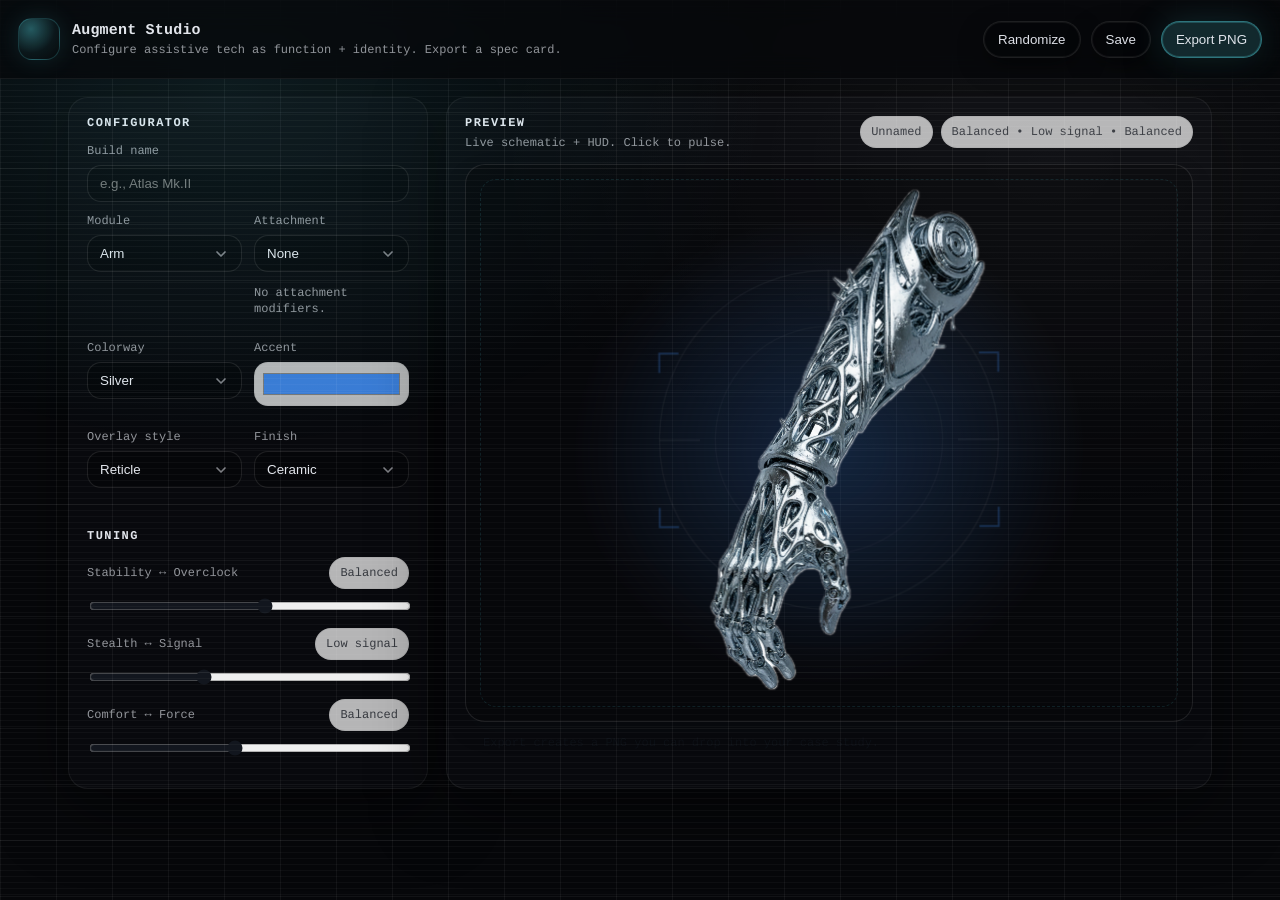
==== commit 7eb1fb5b: "fixing code" ====
--- a/index.html
+++ b/index.html
@@ -52,12 +52,17 @@
             <label for="attachment">Attachment</label>
             <select id="attachment">
               <option value="none" selected>None</option>
+              <option value="neural_link">Neural Link Port</option>
+              <option value="bio_sensor">Biofeedback Sensor Array</option>
+              <option value="env_sensor">Environmental Sensor Cluster</option>
+              <option value="power_core">Adaptive Power Core</option>
+              <option value="sleeve">Soft Sleeve</option>
               <option value="led_ring">LED Ring</option>
               <option value="carbon_guard">Carbon Guard</option>
               <option value="tool_mount">Tool Mount</option>
               <option value="armor_plate">Armor Plate</option>
-              <option value="sleeve">Soft Sleeve</option>
             </select>
+            <div id="attachmentHint" class="subhint"></div>
           </div>
 
           <div class="field">
@@ -124,12 +129,8 @@
           <input id="comfort" type="range" min="0" max="100" value="45" />
         </div>
 
-        <button id="spec" class="btn wide">Generate spec sheet</button>
+        <!-- <button id="spec" class="btn wide">Generate spec sheet</button> -->
 
-        <!-- <div class="specBox" id="specBox" aria-live="polite">
-          <div class="specTitle" id="specTitle">Your spec sheet will appear here ▢</div>
-          <div class="specBody" id="specBody"></div>
-        </div> -->
       </section>
 
       <section class="panel stage">
--- a/style.css
+++ b/style.css
@@ -1,35 +1,33 @@
+@import url('https://fonts.googleapis.com/css2?family=IBM+Plex+Mono:wght@400;500;600&display=swap');
+
 /* Augment Studio — clean medical-industrial (flat + crisp) */
 
-:root{
+:root {
   --bg: #f4f5f7;
   --panel: rgba(255,255,255,0.78);
-  --stroke: rgba(18, 22, 30, 0.10);
-  --stroke2: rgba(18, 22, 30, 0.06);
-
+  --stroke: rgba(18,22,30,0.10);
+  --stroke2: rgba(18,22,30,0.06);
   --text: rgba(18,22,30,0.92);
   --muted: rgba(18,22,30,0.58);
-
   --r: 20px;
   --r2: 16px;
-
   --shadow: 0 18px 60px rgba(18,22,30,0.10);
   --shadow2: 0 10px 28px rgba(18,22,30,0.08);
-
   --grid: rgba(18,22,30,0.05);
 }
 
-*{ box-sizing:border-box; }
-html,body{ height:100%; }
-
-body{
-  margin:0;
+* { box-sizing: border-box; }
+html, body { height: 100%; }
+
+body {
+  margin: 0;
   font-family: ui-sans-serif, system-ui, -apple-system, Segoe UI, Inter, Roboto, Helvetica, Arial;
   background: var(--bg);
   color: var(--text);
-  overflow-x:hidden;
-}
-
-.bg{
+  overflow-x: hidden;
+}
+
+.bg {
   position: fixed;
   inset: 0;
   pointer-events: none;
@@ -43,54 +41,55 @@
 }
 
 /* Topbar */
-.topbar{
+
+.topbar {
   position: sticky;
   top: 0;
   z-index: 10;
-  display:flex;
+  display: flex;
   justify-content: space-between;
   align-items: center;
   gap: 14px;
-  padding: 18px 18px;
-
+  padding: 18px;
   backdrop-filter: blur(14px);
   background: rgba(244,245,247,0.76);
   border-bottom: 1px solid var(--stroke2);
 }
 
-.brand{
-  display:flex;
+.brand {
+  display: flex;
   gap: 12px;
   align-items: center;
 }
 
-.mark{
+.mark {
   width: 42px;
   height: 42px;
   border-radius: 14px;
-  background:
-    radial-gradient(circle at 30% 25%, rgba(58,123,213,0.35), rgba(58,123,213,0.08) 55%, rgba(255,255,255,0.0));
-  border: 1px solid var(--stroke2);
-}
-
-.brandText h1{
+  background: radial-gradient(circle at 30% 25%, rgba(58,123,213,0.35), rgba(58,123,213,0.08) 55%, rgba(255,255,255,0.0));
+  border: 1px solid var(--stroke2);
+}
+
+.brandText h1 {
   margin: 0;
   font-size: 15px;
   letter-spacing: 0.2px;
 }
-.brandText p{
+.brandText p {
   margin: 4px 0 0;
   font-size: 12px;
   color: var(--muted);
 }
 
-.actions{
-  display:flex;
+.actions {
+  display: flex;
   gap: 10px;
   align-items: center;
 }
 
-.btn{
+/* Buttons */
+
+.btn {
   border: 1px solid var(--stroke2);
   background: rgba(255,255,255,0.70);
   color: var(--text);
@@ -100,60 +99,70 @@
   transition: transform 140ms ease, background 140ms ease, border 140ms ease, box-shadow 140ms ease;
   box-shadow: 0 8px 22px rgba(18,22,30,0.06);
 }
-.btn:hover{
+.btn:hover {
   transform: translateY(-1px);
   background: rgba(255,255,255,0.86);
   border-color: rgba(18,22,30,0.12);
 }
-.btn:active{ transform: translateY(0) scale(0.99); }
-
-.btn.primary{
+.btn:active { transform: translateY(0) scale(0.99); }
+
+.btn.primary {
   background: rgba(58,123,213,0.10);
   border-color: rgba(58,123,213,0.22);
 }
 
+.btn.wide { width: 100%; }
+
 /* Layout */
-.shell{
+
+.shell {
   max-width: 1180px;
   margin: 18px auto 40px;
   padding: 0 18px;
-  display:grid;
+  display: grid;
   grid-template-columns: 360px 1fr;
   gap: 18px;
 }
 
-.panel{
+.panel {
   border-radius: var(--r);
   background: var(--panel);
   border: 1px solid var(--stroke2);
   box-shadow: var(--shadow);
-  overflow:hidden;
-}
-
-.creator{
-  padding: 18px;
-}
-
-.creator h2{
+  overflow: hidden;
+}
+
+.creator { padding: 18px; }
+
+.creator h2 {
   margin: 0 0 14px;
   font-size: 12px;
   letter-spacing: 0.12em;
   text-transform: uppercase;
 }
 
-.field{
-  display:flex;
-  flex-direction:column;
+.divider {
+  height: 1px;
+  background: var(--stroke2);
+  margin: 14px 0;
+}
+
+.field {
+  display: flex;
+  flex-direction: column;
   gap: 7px;
   margin-bottom: 12px;
 }
 
-label{
+label {
   font-size: 12px;
   color: var(--muted);
 }
 
-input[type="text"], select{
+/* Form controls */
+
+input[type="text"], select {
+  width: 100%;
   border-radius: 14px;
   border: 1px solid var(--stroke2);
   background: rgba(255,255,255,0.70);
@@ -162,79 +171,109 @@
   transition: box-shadow 140ms ease, border 140ms ease;
 }
 
-input[type="text"]:focus, select:focus{
+input[type="text"]:focus, select:focus {
   border-color: rgba(58,123,213,0.40);
   box-shadow: 0 0 0 4px rgba(58,123,213,0.14);
 }
 
-.grid2{
-  display:grid;
+select {
+  appearance: none;
+  -webkit-appearance: none;
+  cursor: pointer;
+  padding-right: 36px;
+  background-image: url("data:image/svg+xml,%3Csvg xmlns='http://www.w3.org/2000/svg' width='16' height='16' viewBox='0 0 24 24' fill='none' stroke='rgba(18,22,30,0.55)' stroke-width='2.5' stroke-linecap='round' stroke-linejoin='round'%3E%3Cpath d='M6 9l6 6 6-6'/%3E%3C/svg%3E");
+  background-repeat: no-repeat;
+  background-position: right 12px center;
+  background-size: 16px;
+}
+
+input[type="color"] {
+  width: 100%;
+  height: 44px;
+  border-radius: 14px;
+  border: 1px solid var(--stroke2);
+  background: rgba(255,255,255,0.70);
+  padding: 6px;
+  cursor: pointer;
+}
+
+input[type="range"] {
+  width: 100%;
+  accent-color: rgba(18,22,30,0.9);
+}
+
+.grid2 {
+  display: grid;
   grid-template-columns: 1fr 1fr;
   gap: 12px;
 }
 
-.row{
-  display:flex;
+.grid2 > * { min-width: 0; }
+
+.row {
+  display: flex;
+  justify-content: space-between;
+  align-items: center;
   gap: 10px;
 }
 
-.row .btn{
-  flex: 1;
-}
-
-.hint{
+.row .btn { flex: 1; }
+
+.chip, .badge {
+  display: inline-flex;
+  align-items: center;
+  justify-content: center;
+  border-radius: 999px;
+  border: 1px solid var(--stroke2);
+  background: rgba(255,255,255,0.70);
+  padding: 8px 10px;
+  font-size: 12px;
+  color: rgba(18,22,30,0.78);
+  white-space: nowrap;
+}
+
+.hint {
   font-size: 12px;
   color: var(--muted);
   padding: 0 18px 18px;
 }
 
-.stage{
+/* Stage */
+
+.stage {
   padding: 18px;
-  display:flex;
-  flex-direction:column;
+  display: flex;
+  flex-direction: column;
   gap: 14px;
 }
 
-.stageHeader{
-  display:flex;
-  align-items:flex-start;
-  justify-content:space-between;
+.stageHeader {
+  display: flex;
+  align-items: flex-start;
+  justify-content: space-between;
   gap: 12px;
 }
 
-.stageHeader h2{
-  margin:0;
+.stageHeader h2 {
+  margin: 0;
   font-size: 12px;
   letter-spacing: 0.12em;
   text-transform: uppercase;
 }
-.stageHeader p{
+.stageHeader p {
   margin: 6px 0 0;
   font-size: 12px;
   color: var(--muted);
 }
 
-.mini{
-  display:flex;
+.mini {
+  display: flex;
   gap: 8px;
-  flex-wrap:wrap;
-  justify-content:flex-end;
-}
-
-.badge{
-  display:inline-flex;
-  align-items:center;
-  justify-content:center;
-  border-radius: 999px;
-  border: 1px solid var(--stroke2);
-  background: rgba(255,255,255,0.70);
-  padding: 8px 10px;
-  font-size: 12px;
-  color: rgba(18,22,30,0.78);
-  white-space: nowrap;
-}
-
-.previewWrap{
+  flex-wrap: wrap;
+  justify-content: flex-end;
+}
+
+.previewWrap {
   position: relative;
   border-radius: var(--r);
   background: rgba(255,255,255,0.58);
@@ -242,35 +281,32 @@
   box-shadow: var(--shadow2);
   padding: 18px;
   overflow: hidden;
-  display:grid;
-  place-items:center;
-}
-
-.previewWrap::before{
-  content:"";
-  position:absolute;
+  display: grid;
+  place-items: center;
+}
+
+.previewWrap::before {
+  content: "";
+  position: absolute;
   inset: 14px;
   border-radius: 16px;
   border: 1px dashed rgba(18,22,30,0.10);
   opacity: 0.6;
-  pointer-events:none;
-}
-
-/* Keep preview sizing controlled */
-.frame{
+  pointer-events: none;
+}
+
+.frame {
   width: min(520px, 92%);
-  aspect-ratio: 1/1;
-  display:grid;
-  place-items:center;
-  user-select:none;
-}
-
-.frame svg *{
-  transition: 140ms ease;
-}
-
-.toast{
-  position:absolute;
+  aspect-ratio: 1 / 1;
+  display: grid;
+  place-items: center;
+  user-select: none;
+}
+
+.frame svg * { transition: 140ms ease; }
+
+.toast {
+  position: absolute;
   top: 14px;
   left: 14px;
   max-width: 320px;
@@ -284,39 +320,35 @@
   box-shadow: 0 10px 28px rgba(18,22,30,0.08);
 }
 
-.footer{
+.footer {
   max-width: 1180px;
   margin: 0 auto;
   padding: 14px 18px 30px;
-  display:flex;
-  justify-content:space-between;
+  display: flex;
+  justify-content: space-between;
   gap: 10px;
   border-top: 1px solid var(--stroke2);
   color: var(--muted);
   font-size: 12px;
 }
 
-.muted{ color: var(--muted); }
-
-@media (max-width: 920px){
-  .shell{ grid-template-columns: 1fr; }
-  .mini{ justify-content:flex-start; }
-}
-
-@media (max-width: 560px){
-  .topbar{
-    flex-wrap: wrap;
-    align-items: flex-start;
-  }
-  .actions{
-    width: 100%;
-    justify-content: flex-start;
-    flex-wrap: wrap;
-  }
-  .grid2{ grid-template-columns: 1fr; }
-}
-
-/* Layers used by the preview (JS injects layers into #frame) */
+.muted { color: var(--muted); }
+
+/* Responsive */
+
+@media (max-width: 920px) {
+  .shell { grid-template-columns: 1fr; }
+  .mini { justify-content: flex-start; }
+}
+
+@media (max-width: 560px) {
+  .topbar { flex-wrap: wrap; align-items: flex-start; }
+  .actions { width: 100%; justify-content: flex-start; flex-wrap: wrap; }
+  .grid2 { grid-template-columns: 1fr; }
+}
+
+/* Preview layers (JS injects into #frame) */
+
 .layer-wrap {
   position: relative;
   width: 100%;
@@ -341,7 +373,6 @@
   filter: none;
 }
 
-/* keep tint layer available, but we’ll set opacity to 0 in JS */
 .layer-tint {
   position: absolute;
   inset: 0;
@@ -360,12 +391,10 @@
 }
 
 /* ==========================================================
-   CYBORG SKIN — PAINT ONLY (keeps layout)
+   CYBORG SKIN
    ========================================================== */
 
-@import url('https://fonts.googleapis.com/css2?family=IBM+Plex+Mono:wght@400;500;600&display=swap');
-
-body.cyborg{
+body.cyborg {
   --cy-bg: #06070a;
   --cy-panel: rgba(10,12,16,0.72);
   --cy-stroke: rgba(255,255,255,0.10);
@@ -376,13 +405,12 @@
 
   background: var(--cy-bg);
   color: var(--cy-text);
-
   font-family: "IBM Plex Mono", ui-monospace, SFMono-Regular, Menlo, Monaco, Consolas, "Liberation Mono", monospace;
   -webkit-font-smoothing: antialiased;
   text-rendering: geometricPrecision;
 }
 
-body.cyborg .bg{
+body.cyborg .bg {
   background-image:
     radial-gradient(900px 620px at 18% 10%, rgba(94,242,255,0.10), transparent 60%),
     radial-gradient(900px 620px at 82% 18%, rgba(255,255,255,0.05), transparent 62%),
@@ -392,12 +420,12 @@
   background-size: auto, auto, 56px 56px, 56px 56px, auto;
 }
 
-body.cyborg .topbar{
+body.cyborg .topbar {
   background: rgba(6,7,10,0.72);
   border-bottom-color: var(--cy-stroke2);
 }
 
-body.cyborg .panel{
+body.cyborg .panel {
   background: var(--cy-panel);
   border-color: var(--cy-stroke2);
   box-shadow: 0 18px 70px rgba(0,0,0,0.55);
@@ -406,31 +434,34 @@
 body.cyborg .brandText p,
 body.cyborg label,
 body.cyborg .muted,
-body.cyborg .footer{
+body.cyborg .footer {
   color: var(--cy-muted);
 }
 
-body.cyborg .mark{
+body.cyborg .mark {
   border-color: rgba(94,242,255,0.18);
-  background:
-    radial-gradient(circle at 30% 25%, rgba(94,242,255,0.35), rgba(94,242,255,0.06) 58%, rgba(0,0,0,0));
+  background: radial-gradient(circle at 30% 25%, rgba(94,242,255,0.35), rgba(94,242,255,0.06) 58%, rgba(0,0,0,0));
   box-shadow: 0 0 24px rgba(94,242,255,0.12);
 }
 
 body.cyborg input[type="text"],
-body.cyborg select{
-  background: rgba(0,0,0,0.28);
+body.cyborg select {
+  background-color: rgba(0,0,0,0.28);
   border-color: rgba(255,255,255,0.10);
   color: var(--cy-text);
 }
 
+body.cyborg select {
+  background-image: url("data:image/svg+xml,%3Csvg xmlns='http://www.w3.org/2000/svg' width='16' height='16' viewBox='0 0 24 24' fill='none' stroke='rgba(245,248,255,0.50)' stroke-width='2.5' stroke-linecap='round' stroke-linejoin='round'%3E%3Cpath d='M6 9l6 6 6-6'/%3E%3C/svg%3E");
+}
+
 body.cyborg input[type="text"]:focus,
-body.cyborg select:focus{
+body.cyborg select:focus {
   border-color: rgba(94,242,255,0.35);
   box-shadow: 0 0 0 4px rgba(94,242,255,0.12);
 }
 
-body.cyborg .btn{
+body.cyborg .btn {
   background: rgba(0,0,0,0.28);
   border-color: rgba(255,255,255,0.10);
   color: rgba(245,248,255,0.90);
@@ -439,7 +470,7 @@
     0 10px 26px rgba(0,0,0,0.45);
 }
 
-body.cyborg .btn:hover{
+body.cyborg .btn:hover {
   border-color: rgba(94,242,255,0.26);
   box-shadow:
     0 0 0 1px rgba(94,242,255,0.16) inset,
@@ -447,7 +478,7 @@
     0 12px 30px rgba(0,0,0,0.55);
 }
 
-body.cyborg .btn.primary{
+body.cyborg .btn.primary {
   background: rgba(94,242,255,0.14);
   border-color: rgba(94,242,255,0.38);
   box-shadow:
@@ -456,19 +487,33 @@
     0 14px 34px rgba(0,0,0,0.55);
 }
 
-body.cyborg .previewWrap{
+body.cyborg .previewWrap {
   background: rgba(0,0,0,0.22);
   border-color: rgba(255,255,255,0.10);
 }
 
-body.cyborg .previewWrap::before{
+body.cyborg .previewWrap::before {
   border-color: rgba(94,242,255,0.20);
   opacity: 0.55;
 }
 
-body.cyborg .toast{
+body.cyborg .toast {
   background: rgba(0,0,0,0.55);
   border-color: rgba(94,242,255,0.22);
   color: rgba(245,248,255,0.86);
   box-shadow: 0 0 22px rgba(94,242,255,0.10);
-}+}
+
+.subhint{
+  margin-top: 6px;
+  font-size: 12px;
+  color: rgba(245,248,255,0.58);
+  line-height: 1.35;
+}
+
+body:not(.cyborg) .subhint{
+  color: rgba(18,22,30,0.58);
+}
+
+/* makes transform animation smoother */
+.layer-wrap{ will-change: transform; }
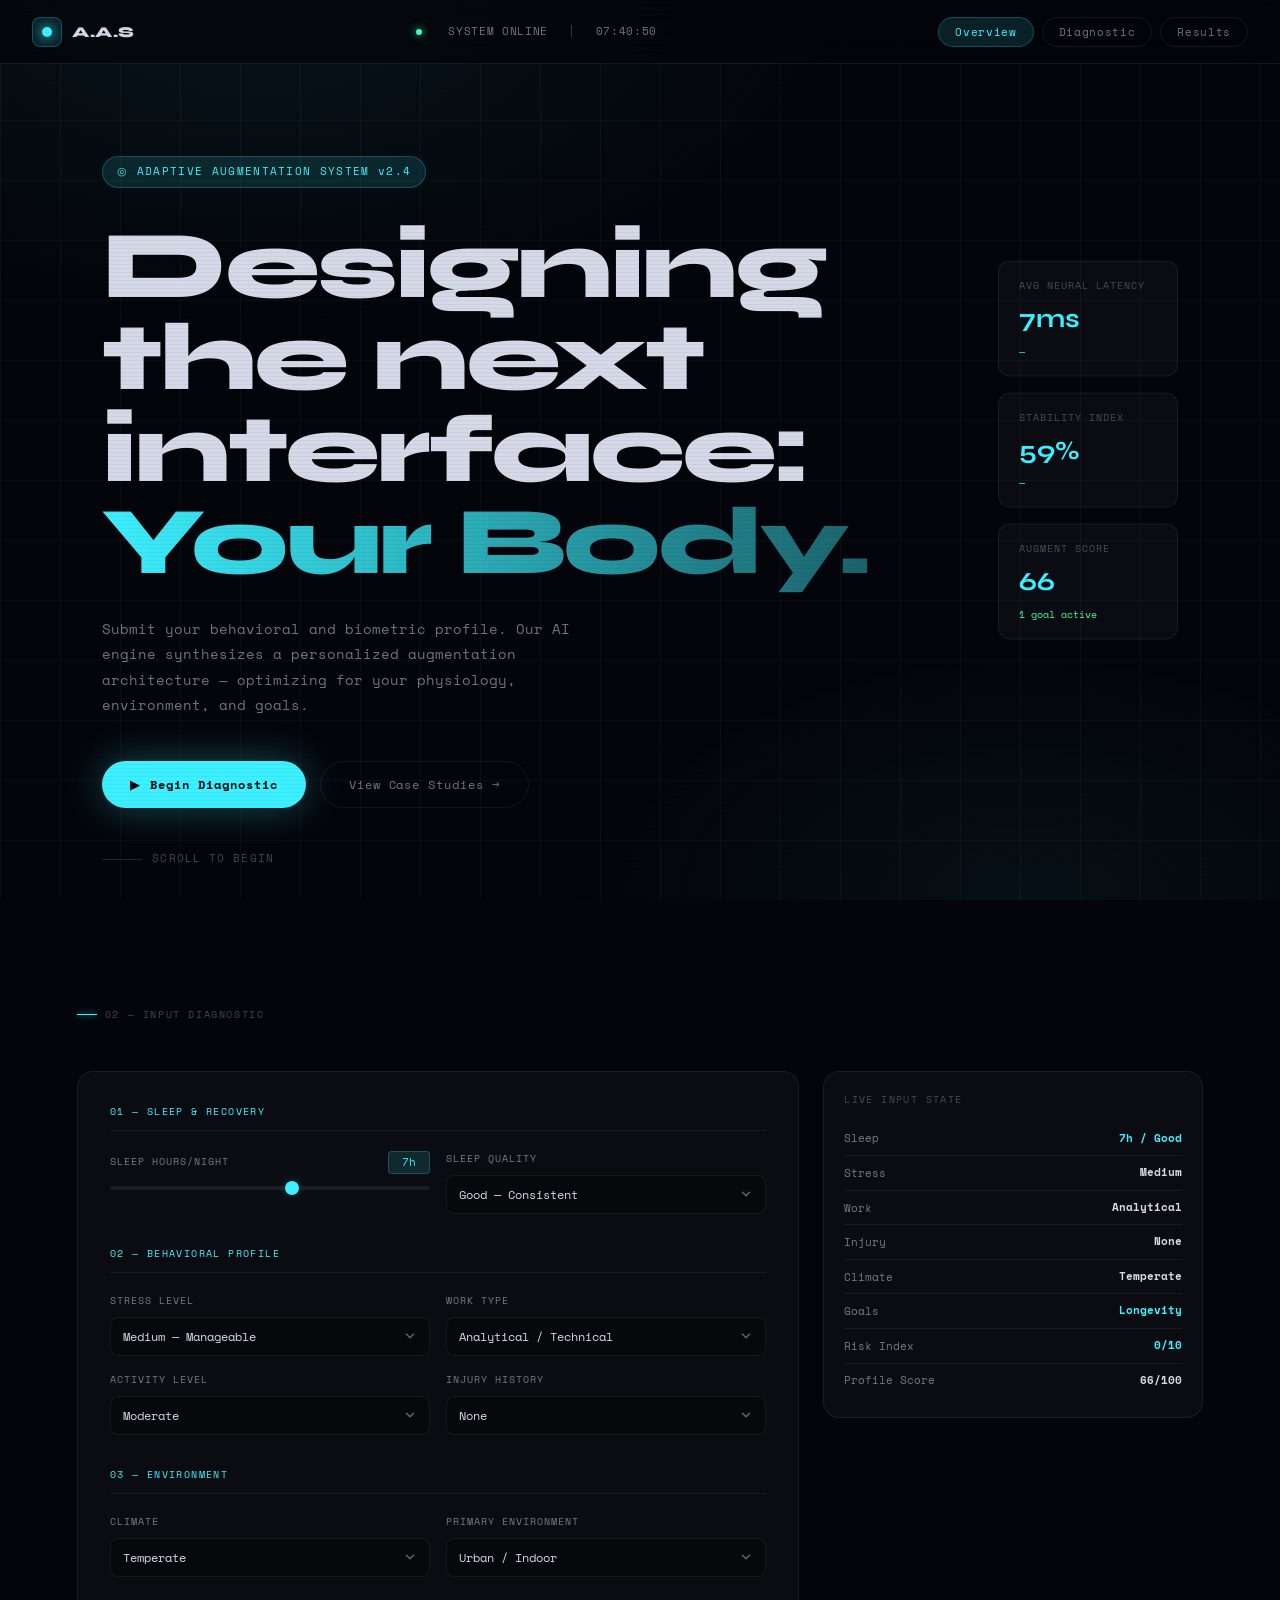
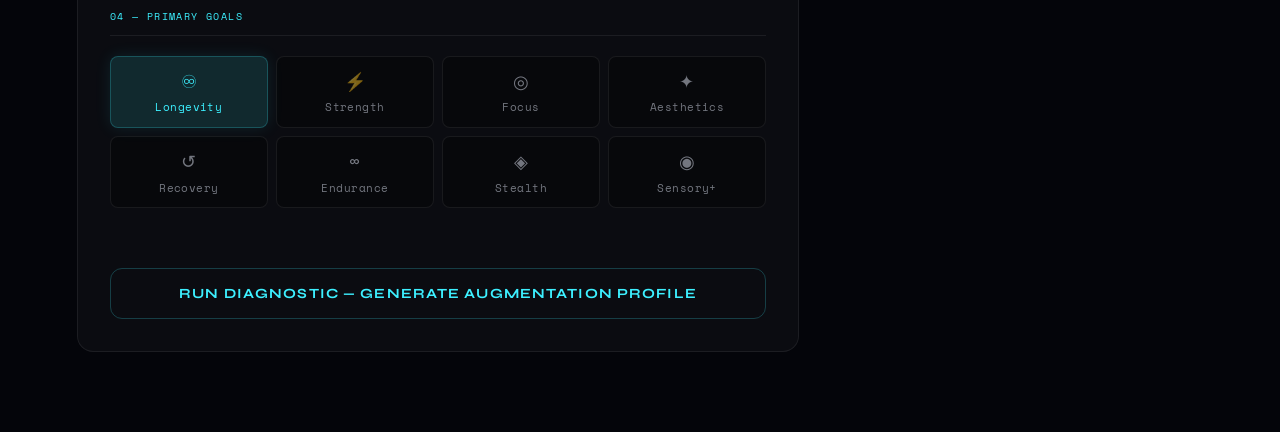
==== commit 30b15a44: "revising concept" ====
--- a/index.html
+++ b/index.html
@@ -1,159 +1,319 @@
 <!doctype html>
 <html lang="en">
-  <head>
-    <meta charset="UTF-8" />
-    <meta name="viewport" content="width=device-width, initial-scale=1.0" />
-    <title>Augment Studio — Prosthetic Configurator</title>
-    <link rel="stylesheet" href="style.css" />
-  </head>
-
-  <body class="cyborg">
-    <div class="bg" aria-hidden="true"></div>
-
-    <header class="topbar">
-      <div class="brand">
-        <div class="mark" aria-hidden="true"></div>
-        <div class="brandText">
-          <h1>Augment Studio</h1>
-          <p>Configure assistive tech as function + identity. Export a spec card.</p>
-        </div>
-      </div>
-
-      <div class="actions">
-        <button id="randomize" class="btn">Randomize</button>
-        <button id="save" class="btn">Save</button>
-        <button id="export" class="btn primary">Export PNG</button>
-      </div>
-    </header>
-
-    <main class="shell">
-      <section class="panel creator">
-        <h2>Configurator</h2>
-
-        <div class="field">
-          <label for="name">Build name</label>
-          <input id="name" type="text" placeholder="e.g., Atlas Mk.II" maxlength="22" />
-        </div>
-
-        <div class="grid2">
-          <div class="field">
-            <label for="module">Module</label>
-            <select id="module">
-              <option value="arm" selected>Arm</option>
-              <option value="hand">Hand</option>
-              <option value="leg">Leg</option>
-              <option value="foot">Foot</option>
-              <option value="eye">Ocular</option>
-              <option value="spine">Spine</option>
-            </select>
-          </div>
-
-          <div class="field">
-            <label for="attachment">Attachment</label>
-            <select id="attachment">
+<head>
+<meta charset="UTF-8"/>
+<meta name="viewport" content="width=device-width,initial-scale=1.0"/>
+<title>A.A.S — Adaptive Augmentation System</title>
+<link rel="preconnect" href="https://fonts.googleapis.com">
+<link href="https://fonts.googleapis.com/css2?family=Space+Mono:wght@400;700&family=Syne:wght@400;500;600;700;800&display=swap" rel="stylesheet">
+<link rel="stylesheet" href="style.css">
+</head>
+<body>
+
+<div class="bg-grid" aria-hidden="true"></div>
+
+<!-- NAV -->
+<header class="topbar">
+  <div class="topbar-logo">
+    <div class="mark"></div>
+    A.A.S
+  </div>
+  <div class="topbar-status">
+    <span class="status-dot"></span>
+    SYSTEM ONLINE
+    <span style="color:var(--dim)">|</span>
+    <span id="sysTime">--:--:--</span>
+  </div>
+  <nav class="topbar-nav">
+    <button class="nav-btn active" onclick="scrollTo('#hero')">Overview</button>
+    <button class="nav-btn" onclick="scrollTo('#diagnostic')">Diagnostic</button>
+    <button class="nav-btn" onclick="scrollTo('#results')">Results</button>
+  </nav>
+</header>
+
+<!-- ═══════════════ HERO ═══════════════ -->
+<section id="hero">
+  <div class="hero-eyebrow">
+    <span>◎</span>
+    ADAPTIVE AUGMENTATION SYSTEM v2.4
+  </div>
+  <h1 class="hero-h1">Designing the next<br>interface: <em>Your Body.</em></h1>
+  <p class="hero-sub">
+    Submit your behavioral and biometric profile. Our AI engine synthesizes a personalized augmentation architecture — optimizing for your physiology, environment, and goals.
+  </p>
+  <div class="hero-cta">
+    <button class="btn-primary" onclick="document.getElementById('diagnostic').scrollIntoView({behavior:'smooth'})">
+      <span>▶</span> Begin Diagnostic
+    </button>
+    <button class="btn-ghost">
+      View Case Studies →
+    </button>
+  </div>
+
+  <div class="hero-metrics">
+    <div class="metric-card">
+      <div class="label">AVG NEURAL LATENCY</div>
+      <div class="value" id="heroM1">—</div>
+      <div class="delta">—</div>
+    </div>
+    <div class="metric-card">
+      <div class="label">STABILITY INDEX</div>
+      <div class="value" id="heroM2">—</div>
+      <div class="delta">—</div>
+    </div>
+    <div class="metric-card">
+      <div class="label">AUGMENT SCORE</div>
+      <div class="value" id="heroM3">—</div>
+      <div class="delta">Awaiting input</div>
+    </div>
+  </div>
+
+  <div class="hero-scroll-hint">
+    <div class="scroll-line"></div>
+    SCROLL TO BEGIN
+  </div>
+</section>
+
+<!-- ═══════════════ DIAGNOSTIC ═══════════════ -->
+<section id="diagnostic">
+  <div class="section-label">02 — Input Diagnostic</div>
+
+  <div class="diag-grid">
+    <!-- Input form -->
+    <div class="input-panel">
+      <div class="input-group">
+        <div class="group-title">01 — Sleep &amp; Recovery</div>
+        <div class="form-grid">
+          <div class="field">
+            <div class="slider-row">
+              <label>Sleep Hours/Night</label>
+              <span class="slider-val" id="sleepHoursVal">7h</span>
+            </div>
+            <input type="range" id="sleepHours" min="3" max="10" step="0.5" value="7">
+          </div>
+          <div class="field">
+            <label>Sleep Quality</label>
+            <select id="sleepQuality">
+              <option value="poor">Poor — Fragmented</option>
+              <option value="fair">Fair — Average</option>
+              <option value="good" selected>Good — Consistent</option>
+              <option value="excellent">Excellent — Deep</option>
+            </select>
+          </div>
+        </div>
+      </div>
+
+      <div class="input-group">
+        <div class="group-title">02 — Behavioral Profile</div>
+        <div class="form-grid">
+          <div class="field">
+            <label>Stress Level</label>
+            <select id="stressLevel">
+              <option value="low">Low — Minimal</option>
+              <option value="medium" selected>Medium — Manageable</option>
+              <option value="high">High — Persistent</option>
+              <option value="extreme">Extreme — Chronic</option>
+            </select>
+          </div>
+          <div class="field">
+            <label>Work Type</label>
+            <select id="workType">
+              <option value="creative">Creative / Design</option>
+              <option value="analytical" selected>Analytical / Technical</option>
+              <option value="physical">Physical / Manual</option>
+              <option value="social">Social / Leadership</option>
+            </select>
+          </div>
+          <div class="field">
+            <label>Activity Level</label>
+            <select id="activityLevel">
+              <option value="sedentary">Sedentary</option>
+              <option value="moderate" selected>Moderate</option>
+              <option value="active">Active</option>
+              <option value="athlete">Athlete</option>
+            </select>
+          </div>
+          <div class="field">
+            <label>Injury History</label>
+            <select id="injuryHistory">
               <option value="none" selected>None</option>
-              <option value="neural_link">Neural Link Port</option>
-              <option value="bio_sensor">Biofeedback Sensor Array</option>
-              <option value="env_sensor">Environmental Sensor Cluster</option>
-              <option value="power_core">Adaptive Power Core</option>
-              <option value="sleeve">Soft Sleeve</option>
-              <option value="led_ring">LED Ring</option>
-              <option value="carbon_guard">Carbon Guard</option>
-              <option value="tool_mount">Tool Mount</option>
-              <option value="armor_plate">Armor Plate</option>
-            </select>
-            <div id="attachmentHint" class="subhint"></div>
-          </div>
-
-          <div class="field">
-            <label for="colorway">Colorway</label>
-            <select id="colorway">
-              <option value="silver" selected>Silver</option>
-              <option value="black">Black</option>
-              <option value="blue">Blue</option>
-              <option value="pink">Pink</option>
-            </select>
-          </div>
-
-          <div class="field">
-            <label for="accentColor">Accent</label>
-            <input id="accentColor" type="color" value="#3a7bd5" />
-          </div>
-
-          <div class="field">
-            <label for="uiStyle">Overlay style</label>
-            <select id="uiStyle">
-              <option value="reticle" selected>Reticle</option>
-              <option value="diagnostic">Diagnostic</option>
-              <option value="waveform">Waveform</option>
-              <option value="minimal">Minimal</option>
-            </select>
-          </div>
-
-          <div class="field">
-            <label for="finish">Finish</label>
-            <select id="finish">
-              <option value="ceramic" selected>Ceramic</option>
-              <option value="titanium">Titanium</option>
-              <option value="carbon">Carbon</option>
-              <option value="polymer">Polymer</option>
-            </select>
-          </div>
-        </div>
-
-        <div class="divider"></div>
-
-        <h2>Tuning</h2>
-
-        <div class="field">
-          <div class="row">
-            <label for="stability">Stability ↔ Overclock</label>
-            <span class="chip" id="stabilityLabel">Balanced</span>
-          </div>
-          <input id="stability" type="range" min="0" max="100" value="55" />
-        </div>
-
-        <div class="field">
-          <div class="row">
-            <label for="signal">Stealth ↔ Signal</label>
-            <span class="chip" id="signalLabel">Low signal</span>
-          </div>
-          <input id="signal" type="range" min="0" max="100" value="35" />
-        </div>
-
-        <div class="field">
-          <div class="row">
-            <label for="comfort">Comfort ↔ Force</label>
-            <span class="chip" id="comfortLabel">Comfort</span>
-          </div>
-          <input id="comfort" type="range" min="0" max="100" value="45" />
-        </div>
-
-        <!-- <button id="spec" class="btn wide">Generate spec sheet</button> -->
-
-      </section>
-
-      <section class="panel stage">
-        <div class="stageHeader">
-          <div>
-            <h2>Preview</h2>
-            <p class="muted">Live schematic + HUD. Click to pulse.</p>
-          </div>
-          <div class="mini">
-            <span class="badge" id="badgeName">Unnamed</span>
-            <span class="badge" id="badgeMode">Balanced</span>
-          </div>
-        </div>
-
-        <div class="previewWrap">
-          <div id="toast" class="toast" hidden></div>
-          <div class="frame" id="frame" role="img" aria-label="Prosthetic schematic preview"></div>
-        </div>
-
-        <div class="hint">Export creates a PNG you can drop into your case study.</div>
-      </section>
-    </main>
-
-    <script src="script.js"></script>
-  </body>
+              <option value="upper">Upper Body</option>
+              <option value="lower">Lower Body</option>
+              <option value="spine">Spinal</option>
+              <option value="chronic">Chronic/Multiple</option>
+            </select>
+          </div>
+        </div>
+      </div>
+
+      <div class="input-group">
+        <div class="group-title">03 — Environment</div>
+        <div class="form-grid">
+          <div class="field">
+            <label>Climate</label>
+            <select id="climate">
+              <option value="cold">Cold / Arctic</option>
+              <option value="temperate" selected>Temperate</option>
+              <option value="hot">Hot / Arid</option>
+              <option value="humid">Hot &amp; Humid</option>
+              <option value="variable">Variable / Mixed</option>
+            </select>
+          </div>
+          <div class="field">
+            <label>Primary Environment</label>
+            <select id="environment">
+              <option value="urban" selected>Urban / Indoor</option>
+              <option value="field">Field / Outdoor</option>
+              <option value="industrial">Industrial</option>
+              <option value="remote">Remote / Wilderness</option>
+            </select>
+          </div>
+        </div>
+      </div>
+
+      <div class="input-group">
+        <div class="group-title">04 — Primary Goals</div>
+        <div class="goal-grid" id="goalGrid">
+          <div class="goal-chip active" data-goal="longevity"><span class="chip-icon">♾</span>Longevity</div>
+          <div class="goal-chip" data-goal="strength"><span class="chip-icon">⚡</span>Strength</div>
+          <div class="goal-chip" data-goal="focus"><span class="chip-icon">◎</span>Focus</div>
+          <div class="goal-chip" data-goal="aesthetics"><span class="chip-icon">✦</span>Aesthetics</div>
+          <div class="goal-chip" data-goal="recovery"><span class="chip-icon">↺</span>Recovery</div>
+          <div class="goal-chip" data-goal="endurance"><span class="chip-icon">∞</span>Endurance</div>
+          <div class="goal-chip" data-goal="stealth"><span class="chip-icon">◈</span>Stealth</div>
+          <div class="goal-chip" data-goal="sensory"><span class="chip-icon">◉</span>Sensory+</div>
+        </div>
+      </div>
+
+      <button class="run-btn" id="runDiagBtn">
+        <span>RUN DIAGNOSTIC — GENERATE AUGMENTATION PROFILE</span>
+      </button>
+    </div>
+
+    <!-- Live side panel -->
+    <div class="live-panel">
+      <div class="live-card" id="liveCard">
+        <div class="live-card-title">Live Input State</div>
+        <div class="live-item"><span class="k">Sleep</span><span class="v hi" id="lv-sleep">7h / Good</span></div>
+        <div class="live-item"><span class="k">Stress</span><span class="v" id="lv-stress">Medium</span></div>
+        <div class="live-item"><span class="k">Work</span><span class="v" id="lv-work">Analytical</span></div>
+        <div class="live-item"><span class="k">Injury</span><span class="v" id="lv-injury">None</span></div>
+        <div class="live-item"><span class="k">Climate</span><span class="v" id="lv-climate">Temperate</span></div>
+        <div class="live-item"><span class="k">Goals</span><span class="v hi" id="lv-goals">Longevity</span></div>
+        <div class="live-item"><span class="k">Risk Index</span><span class="v hi" id="lv-risk">—</span></div>
+        <div class="live-item"><span class="k">Profile Score</span><span class="v" id="lv-score">—</span></div>
+      </div>
+
+      <div class="processing-state" id="processingState">
+        <div class="live-card-title" style="margin:0 0 8px">ANALYZING PROFILE…</div>
+        <div class="proc-row" id="prow-0"><div class="proc-indicator"></div>Scanning behavioral patterns</div>
+        <div class="proc-row" id="prow-1"><div class="proc-indicator"></div>Evaluating injury profile</div>
+        <div class="proc-row" id="prow-2"><div class="proc-indicator"></div>Simulating structural reinforcement</div>
+        <div class="proc-row" id="prow-3"><div class="proc-indicator"></div>Calibrating neural interface</div>
+        <div class="proc-row" id="prow-4"><div class="proc-indicator"></div>Optimizing material selection</div>
+        <div class="proc-row" id="prow-5"><div class="proc-indicator"></div>Rendering augmentation schema</div>
+      </div>
+    </div>
+  </div>
+</section>
+
+<!-- ═══════════════ RESULTS ═══════════════ -->
+<section id="results">
+  <div class="section-label">03 — Augmentation Profile</div>
+
+  <div class="results-grid">
+    <!-- Left: Preview -->
+    <div class="preview-panel">
+      <div class="preview-header">
+        <div class="preview-title">Configuration: <span id="configName">—</span></div>
+        <div class="preview-badges">
+          <span class="badge hi" id="resultBadge1">—</span>
+          <span class="badge" id="resultBadge2">—</span>
+        </div>
+      </div>
+
+      <div class="preview-frame" id="previewFrame">
+        <div class="preview-corner tl"></div>
+        <div class="preview-corner tr"></div>
+        <div class="preview-corner bl"></div>
+        <div class="preview-corner br"></div>
+        <div class="preview-svg-wrap" id="svgWrap">
+          <!-- SVG injected by JS -->
+        </div>
+      </div>
+
+      <div class="stats-row" id="statsRow">
+        <div class="stat-item">
+          <div class="s-label">Neural Latency</div>
+          <div class="s-val pos" id="stat-neural">—</div>
+          <div class="stat-bar"><div class="stat-bar-fill green" id="bar-neural" style="width:0%"></div></div>
+        </div>
+        <div class="stat-item">
+          <div class="s-label">Structural Stability</div>
+          <div class="s-val" id="stat-stab">—</div>
+          <div class="stat-bar"><div class="stat-bar-fill" id="bar-stab" style="width:0%"></div></div>
+        </div>
+        <div class="stat-item">
+          <div class="s-label">Thermal Efficiency</div>
+          <div class="s-val" id="stat-thermal">—</div>
+          <div class="stat-bar"><div class="stat-bar-fill" id="bar-thermal" style="width:0%"></div></div>
+        </div>
+        <div class="stat-item">
+          <div class="s-label">Augment Score</div>
+          <div class="s-val" id="stat-score">—</div>
+          <div class="stat-bar"><div class="stat-bar-fill" id="bar-score" style="width:0%"></div></div>
+        </div>
+      </div>
+    </div>
+
+    <!-- Right: Analysis -->
+    <div class="analysis-panel">
+      <div class="config-card">
+        <div class="config-card-title">Selected Modules</div>
+        <div id="modulesBreakdown">
+          <!-- injected -->
+        </div>
+      </div>
+
+      <div class="reasoning-card">
+        <div class="reasoning-title">AI Reasoning Log</div>
+        <div id="reasoningLog">
+          <!-- injected -->
+        </div>
+      </div>
+
+      <button class="run-btn" onclick="document.getElementById('override').scrollIntoView({behavior:'smooth'})">
+        <span>ENTER OVERRIDE MODE — MANUAL TUNING</span>
+      </button>
+    </div>
+  </div>
+</section>
+
+<!-- ═══════════════ OVERRIDE ═══════════════ -->
+<section id="override">
+  <div class="section-label">04 — Override Mode</div>
+
+  <div class="live-card" style="margin-bottom:20px">
+    <div class="live-card-title">Manual Module Overrides — Adjustments will recalculate performance metrics in real time</div>
+    <div class="override-grid" id="overrideGrid">
+      <!-- injected -->
+    </div>
+  </div>
+
+  <div class="stats-row" id="overrideStats" style="max-width:600px">
+    <div class="stat-item">
+      <div class="s-label">Override Score</div>
+      <div class="s-val" id="ov-score">—</div>
+      <div class="stat-bar"><div class="stat-bar-fill" id="ov-bar-score" style="width:0%"></div></div>
+    </div>
+    <div class="stat-item">
+      <div class="s-label">Stability Delta</div>
+      <div class="s-val" id="ov-stab">—</div>
+      <div class="stat-bar"><div class="stat-bar-fill" id="ov-bar-stab" style="width:0%"></div></div>
+    </div>
+  </div>
+</section>
+
+<script src="script.js"></script>
+</body>
 </html>
--- a/style.css
+++ b/style.css
@@ -1,519 +1,948 @@
-@import url('https://fonts.googleapis.com/css2?family=IBM+Plex+Mono:wght@400;500;600&display=swap');
-
-/* Augment Studio — clean medical-industrial (flat + crisp) */
-
+/* ═══════════════════════════════════════════════
+   TOKENS
+═══════════════════════════════════════════════ */
 :root {
-  --bg: #f4f5f7;
-  --panel: rgba(255,255,255,0.78);
-  --stroke: rgba(18,22,30,0.10);
-  --stroke2: rgba(18,22,30,0.06);
-  --text: rgba(18,22,30,0.92);
-  --muted: rgba(18,22,30,0.58);
-  --r: 20px;
-  --r2: 16px;
-  --shadow: 0 18px 60px rgba(18,22,30,0.10);
-  --shadow2: 0 10px 28px rgba(18,22,30,0.08);
-  --grid: rgba(18,22,30,0.05);
-}
-
-* { box-sizing: border-box; }
-html, body { height: 100%; }
-
+  --ink: #04050a;
+  --paper: #07090f;
+  --surface: rgba(255,255,255,0.03);
+  --border: rgba(255,255,255,0.07);
+  --border-hi: rgba(255,255,255,0.12);
+  --text: rgba(235,240,255,0.90);
+  --muted: rgba(235,240,255,0.48);
+  --dim: rgba(235,240,255,0.28);
+
+  --cyan: #3df0ff;
+  --cyan-dim: rgba(61,240,255,0.12);
+  --cyan-glow: rgba(61,240,255,0.22);
+  --amber: #ffc14a;
+  --amber-dim: rgba(255,193,74,0.10);
+  --red: #ff4a6a;
+  --green: #3dffb2;
+
+  --r: 16px;
+  --r2: 12px;
+  --r3: 8px;
+
+  --font-display: 'Syne', sans-serif;
+  --font-mono: 'Space Mono', monospace;
+}
+
+/* ═══════════════════════════════════════════════
+   RESET + BASE
+═══════════════════════════════════════════════ */
+*, *::before, *::after { box-sizing: border-box; margin: 0; padding: 0; }
+html { scroll-behavior: smooth; }
 body {
-  margin: 0;
-  font-family: ui-sans-serif, system-ui, -apple-system, Segoe UI, Inter, Roboto, Helvetica, Arial;
-  background: var(--bg);
+  background: var(--ink);
   color: var(--text);
+  font-family: var(--font-mono);
+  font-size: 13px;
+  line-height: 1.6;
   overflow-x: hidden;
-}
-
-.bg {
+  -webkit-font-smoothing: antialiased;
+}
+
+/* scanline overlay */
+body::after {
+  content: "";
   position: fixed;
   inset: 0;
   pointer-events: none;
+  z-index: 9999;
+  background: repeating-linear-gradient(
+    0deg,
+    transparent,
+    transparent 3px,
+    rgba(0,0,0,0.04) 3px,
+    rgba(0,0,0,0.04) 4px
+  );
+}
+
+/* ═══════════════════════════════════════════════
+   NOISE + GRID BG
+═══════════════════════════════════════════════ */
+.bg-grid {
+  position: fixed;
+  inset: 0;
+  pointer-events: none;
+  z-index: 0;
   background-image:
-    radial-gradient(900px 620px at 18% 10%, rgba(58,123,213,0.12), transparent 60%),
-    radial-gradient(900px 620px at 82% 18%, rgba(0,0,0,0.06), transparent 62%),
-    linear-gradient(to right, var(--grid) 1px, transparent 1px),
-    linear-gradient(to bottom, var(--grid) 1px, transparent 1px);
-  background-size: auto, auto, 56px 56px, 56px 56px;
-  opacity: 0.9;
-}
-
-/* Topbar */
-
+    radial-gradient(ellipse 80% 60% at 20% 0%, rgba(61,240,255,0.07) 0%, transparent 60%),
+    radial-gradient(ellipse 60% 50% at 80% 100%, rgba(61,240,255,0.05) 0%, transparent 60%),
+    linear-gradient(rgba(255,255,255,0.035) 1px, transparent 1px),
+    linear-gradient(90deg, rgba(255,255,255,0.035) 1px, transparent 1px);
+  background-size: auto, auto, 60px 60px, 60px 60px;
+}
+
+/* ═══════════════════════════════════════════════
+   TOPBAR / NAV
+═══════════════════════════════════════════════ */
 .topbar {
-  position: sticky;
-  top: 0;
-  z-index: 10;
+  position: fixed;
+  top: 0; left: 0; right: 0;
+  z-index: 100;
   display: flex;
   justify-content: space-between;
   align-items: center;
+  padding: 0 32px;
+  height: 64px;
+  border-bottom: 1px solid var(--border);
+  background: rgba(4,5,10,0.80);
+  backdrop-filter: blur(20px);
+}
+.topbar-logo {
+  font-family: var(--font-display);
+  font-weight: 800;
+  font-size: 15px;
+  letter-spacing: 0.04em;
+  color: var(--text);
+  display: flex;
+  align-items: center;
+  gap: 10px;
+}
+.topbar-logo .mark {
+  width: 30px; height: 30px;
+  border-radius: 8px;
+  border: 1px solid var(--cyan-glow);
+  background: var(--cyan-dim);
+  display: grid;
+  place-items: center;
+  position: relative;
+}
+.topbar-logo .mark::before {
+  content: "";
+  width: 10px; height: 10px;
+  border-radius: 50%;
+  background: var(--cyan);
+  box-shadow: 0 0 12px var(--cyan);
+  animation: pulse-dot 2s ease-in-out infinite;
+}
+@keyframes pulse-dot {
+  0%,100% { opacity: 1; transform: scale(1); }
+  50% { opacity: 0.5; transform: scale(0.7); }
+}
+.topbar-status {
+  display: flex;
+  align-items: center;
+  gap: 20px;
+  font-size: 11px;
+  color: var(--muted);
+  letter-spacing: 0.06em;
+}
+.status-dot {
+  width: 6px; height: 6px;
+  border-radius: 50%;
+  background: var(--green);
+  box-shadow: 0 0 8px var(--green);
+  display: inline-block;
+  margin-right: 6px;
+  animation: pulse-dot 3s infinite;
+}
+.topbar-nav {
+  display: flex;
+  gap: 8px;
+}
+.nav-btn {
+  background: none;
+  border: 1px solid var(--border);
+  color: var(--muted);
+  border-radius: 999px;
+  padding: 6px 16px;
+  font-family: var(--font-mono);
+  font-size: 11px;
+  cursor: pointer;
+  letter-spacing: 0.06em;
+  transition: all 140ms ease;
+}
+.nav-btn:hover, .nav-btn.active {
+  border-color: var(--cyan-glow);
+  color: var(--cyan);
+  background: var(--cyan-dim);
+}
+
+/* ═══════════════════════════════════════════════
+   SECTIONS
+═══════════════════════════════════════════════ */
+section { position: relative; z-index: 1; }
+
+/* ═══════════════════════════════════════════════
+   HERO
+═══════════════════════════════════════════════ */
+#hero {
+  min-height: 100vh;
+  display: flex;
+  flex-direction: column;
+  justify-content: center;
+  align-items: flex-start;
+  padding: 0 max(32px, 8vw);
+  padding-top: 64px;
+  overflow: hidden;
+}
+
+.hero-eyebrow {
+  display: inline-flex;
+  align-items: center;
+  gap: 8px;
+  border: 1px solid var(--cyan-glow);
+  background: var(--cyan-dim);
+  border-radius: 999px;
+  padding: 6px 14px;
+  font-size: 11px;
+  letter-spacing: 0.12em;
+  color: var(--cyan);
+  margin-bottom: 32px;
+  animation: fade-up 0.6s 0.2s both;
+}
+
+.hero-h1 {
+  font-family: var(--font-display);
+  font-size: clamp(48px, 8vw, 96px);
+  font-weight: 800;
+  line-height: 0.96;
+  letter-spacing: -0.03em;
+  color: var(--text);
+  max-width: 820px;
+  margin-bottom: 28px;
+  animation: fade-up 0.6s 0.35s both;
+}
+.hero-h1 em {
+  font-style: normal;
+  color: transparent;
+  background: linear-gradient(90deg, var(--cyan), rgba(61,240,255,0.4));
+  -webkit-background-clip: text;
+  background-clip: text;
+}
+
+.hero-sub {
+  font-size: 14px;
+  color: var(--muted);
+  max-width: 480px;
+  line-height: 1.8;
+  margin-bottom: 44px;
+  animation: fade-up 0.6s 0.5s both;
+}
+
+.hero-cta {
+  display: flex;
   gap: 14px;
-  padding: 18px;
-  backdrop-filter: blur(14px);
-  background: rgba(244,245,247,0.76);
-  border-bottom: 1px solid var(--stroke2);
-}
-
-.brand {
-  display: flex;
-  gap: 12px;
-  align-items: center;
-}
-
-.mark {
-  width: 42px;
-  height: 42px;
-  border-radius: 14px;
-  background: radial-gradient(circle at 30% 25%, rgba(58,123,213,0.35), rgba(58,123,213,0.08) 55%, rgba(255,255,255,0.0));
-  border: 1px solid var(--stroke2);
-}
-
-.brandText h1 {
-  margin: 0;
-  font-size: 15px;
-  letter-spacing: 0.2px;
-}
-.brandText p {
-  margin: 4px 0 0;
+  flex-wrap: wrap;
+  animation: fade-up 0.6s 0.65s both;
+}
+
+.btn-primary {
+  display: inline-flex;
+  align-items: center;
+  gap: 10px;
+  background: var(--cyan);
+  color: var(--ink);
+  border: none;
+  border-radius: 999px;
+  padding: 14px 28px;
+  font-family: var(--font-mono);
   font-size: 12px;
+  font-weight: 700;
+  letter-spacing: 0.08em;
+  cursor: pointer;
+  transition: all 200ms ease;
+  box-shadow: 0 0 40px rgba(61,240,255,0.30);
+}
+.btn-primary:hover {
+  transform: translateY(-2px);
+  box-shadow: 0 0 60px rgba(61,240,255,0.45);
+}
+
+.btn-ghost {
+  display: inline-flex;
+  align-items: center;
+  gap: 10px;
+  background: none;
   color: var(--muted);
-}
-
-.actions {
-  display: flex;
+  border: 1px solid var(--border);
+  border-radius: 999px;
+  padding: 14px 28px;
+  font-family: var(--font-mono);
+  font-size: 12px;
+  letter-spacing: 0.08em;
+  cursor: pointer;
+  transition: all 200ms ease;
+}
+.btn-ghost:hover {
+  border-color: var(--border-hi);
+  color: var(--text);
+  transform: translateY(-1px);
+}
+
+.hero-metrics {
+  position: absolute;
+  right: max(32px, 8vw);
+  top: 50%;
+  transform: translateY(-50%);
+  display: flex;
+  flex-direction: column;
+  gap: 16px;
+  animation: fade-in 1s 0.8s both;
+}
+@media (max-width:900px) { .hero-metrics { display: none; } }
+
+.metric-card {
+  background: var(--surface);
+  border: 1px solid var(--border);
+  border-radius: var(--r2);
+  padding: 16px 20px;
+  width: 180px;
+}
+.metric-card .label { font-size: 10px; letter-spacing: 0.1em; color: var(--dim); }
+.metric-card .value {
+  font-family: var(--font-display);
+  font-size: 26px;
+  font-weight: 700;
+  color: var(--cyan);
+  margin: 4px 0;
+}
+.metric-card .delta {
+  font-size: 10px;
+  color: var(--green);
+}
+
+.hero-scroll-hint {
+  position: absolute;
+  bottom: 32px;
+  left: max(32px, 8vw);
+  display: flex;
+  align-items: center;
   gap: 10px;
-  align-items: center;
-}
-
-/* Buttons */
-
-.btn {
-  border: 1px solid var(--stroke2);
-  background: rgba(255,255,255,0.70);
+  font-size: 11px;
+  color: var(--dim);
+  letter-spacing: 0.1em;
+  animation: fade-in 1s 1s both;
+}
+.scroll-line {
+  width: 40px;
+  height: 1px;
+  background: var(--border-hi);
+  position: relative;
+  overflow: hidden;
+}
+.scroll-line::after {
+  content: "";
+  position: absolute;
+  top: 0; left: -100%;
+  width: 100%;
+  height: 100%;
+  background: var(--cyan);
+  animation: scan-line 2s ease-in-out infinite;
+}
+@keyframes scan-line {
+  0% { left: -100%; }
+  100% { left: 200%; }
+}
+
+/* ═══════════════════════════════════════════════
+   DIAGNOSTIC SECTION
+═══════════════════════════════════════════════ */
+#diagnostic {
+  padding: 100px max(32px, 6vw) 80px;
+}
+
+.section-label {
+  display: inline-flex;
+  align-items: center;
+  gap: 8px;
+  font-size: 10px;
+  letter-spacing: 0.16em;
+  color: var(--dim);
+  text-transform: uppercase;
+  margin-bottom: 48px;
+}
+.section-label::before {
+  content: "";
+  width: 20px;
+  height: 1px;
+  background: var(--cyan);
+  box-shadow: 0 0 6px var(--cyan);
+}
+
+.diag-grid {
+  display: grid;
+  grid-template-columns: 1fr 380px;
+  gap: 24px;
+  align-items: start;
+}
+@media (max-width: 1000px) {
+  .diag-grid { grid-template-columns: 1fr; }
+}
+
+/* --- Input Panel --- */
+.input-panel {
+  background: var(--surface);
+  border: 1px solid var(--border);
+  border-radius: var(--r);
+  padding: 32px;
+}
+
+.input-group {
+  margin-bottom: 32px;
+}
+.input-group:last-child { margin-bottom: 0; }
+
+.group-title {
+  font-size: 10px;
+  letter-spacing: 0.14em;
+  color: var(--cyan);
+  text-transform: uppercase;
+  margin-bottom: 20px;
+  padding-bottom: 10px;
+  border-bottom: 1px solid var(--border);
+}
+
+.form-grid {
+  display: grid;
+  grid-template-columns: 1fr 1fr;
+  gap: 16px;
+}
+@media (max-width: 600px) { .form-grid { grid-template-columns: 1fr; } }
+
+.field {
+  display: flex;
+  flex-direction: column;
+  gap: 8px;
+}
+.field.full { grid-column: 1 / -1; }
+
+.field label {
+  font-size: 10px;
+  letter-spacing: 0.10em;
+  color: var(--muted);
+  text-transform: uppercase;
+}
+
+.field select,
+.field input[type="range"] {
+  width: 100%;
+}
+
+select {
+  background: rgba(0,0,0,0.35);
+  border: 1px solid var(--border);
+  border-radius: var(--r3);
   color: var(--text);
-  border-radius: 999px;
-  padding: 10px 14px;
+  padding: 10px 36px 10px 12px;
+  font-family: var(--font-mono);
+  font-size: 12px;
   cursor: pointer;
-  transition: transform 140ms ease, background 140ms ease, border 140ms ease, box-shadow 140ms ease;
-  box-shadow: 0 8px 22px rgba(18,22,30,0.06);
-}
-.btn:hover {
-  transform: translateY(-1px);
-  background: rgba(255,255,255,0.86);
-  border-color: rgba(18,22,30,0.12);
-}
-.btn:active { transform: translateY(0) scale(0.99); }
-
-.btn.primary {
-  background: rgba(58,123,213,0.10);
-  border-color: rgba(58,123,213,0.22);
-}
-
-.btn.wide { width: 100%; }
-
-/* Layout */
-
-.shell {
-  max-width: 1180px;
-  margin: 18px auto 40px;
-  padding: 0 18px;
-  display: grid;
-  grid-template-columns: 360px 1fr;
-  gap: 18px;
-}
-
-.panel {
-  border-radius: var(--r);
-  background: var(--panel);
-  border: 1px solid var(--stroke2);
-  box-shadow: var(--shadow);
-  overflow: hidden;
-}
-
-.creator { padding: 18px; }
-
-.creator h2 {
-  margin: 0 0 14px;
-  font-size: 12px;
-  letter-spacing: 0.12em;
-  text-transform: uppercase;
-}
-
-.divider {
-  height: 1px;
-  background: var(--stroke2);
-  margin: 14px 0;
-}
-
-.field {
-  display: flex;
-  flex-direction: column;
-  gap: 7px;
-  margin-bottom: 12px;
-}
-
-label {
-  font-size: 12px;
-  color: var(--muted);
-}
-
-/* Form controls */
-
-input[type="text"], select {
-  width: 100%;
-  border-radius: 14px;
-  border: 1px solid var(--stroke2);
-  background: rgba(255,255,255,0.70);
-  padding: 10px 12px;
-  outline: none;
-  transition: box-shadow 140ms ease, border 140ms ease;
-}
-
-input[type="text"]:focus, select:focus {
-  border-color: rgba(58,123,213,0.40);
-  box-shadow: 0 0 0 4px rgba(58,123,213,0.14);
-}
-
-select {
   appearance: none;
-  -webkit-appearance: none;
-  cursor: pointer;
-  padding-right: 36px;
-  background-image: url("data:image/svg+xml,%3Csvg xmlns='http://www.w3.org/2000/svg' width='16' height='16' viewBox='0 0 24 24' fill='none' stroke='rgba(18,22,30,0.55)' stroke-width='2.5' stroke-linecap='round' stroke-linejoin='round'%3E%3Cpath d='M6 9l6 6 6-6'/%3E%3C/svg%3E");
+  background-image: url("data:image/svg+xml,%3Csvg xmlns='http://www.w3.org/2000/svg' width='14' height='14' viewBox='0 0 24 24' fill='none' stroke='rgba(235,240,255,0.4)' stroke-width='2.5' stroke-linecap='round'%3E%3Cpath d='M6 9l6 6 6-6'/%3E%3C/svg%3E");
   background-repeat: no-repeat;
   background-position: right 12px center;
-  background-size: 16px;
-}
-
-input[type="color"] {
+  background-size: 14px;
+  outline: none;
+  transition: border-color 140ms ease, box-shadow 140ms ease;
+}
+select:focus {
+  border-color: var(--cyan-glow);
+  box-shadow: 0 0 0 3px rgba(61,240,255,0.08);
+}
+select option { background: #0d0f17; }
+
+input[type="range"] {
+  -webkit-appearance: none;
+  height: 4px;
+  border-radius: 2px;
+  background: var(--border);
+  outline: none;
+  cursor: pointer;
+}
+input[type="range"]::-webkit-slider-thumb {
+  -webkit-appearance: none;
+  width: 14px; height: 14px;
+  border-radius: 50%;
+  background: var(--cyan);
+  box-shadow: 0 0 12px var(--cyan-glow);
+  cursor: pointer;
+  transition: transform 120ms ease;
+}
+input[type="range"]::-webkit-slider-thumb:hover { transform: scale(1.2); }
+
+.slider-row {
+  display: flex;
+  justify-content: space-between;
+  align-items: center;
+  margin-bottom: 4px;
+}
+.slider-row label { font-size: 10px; letter-spacing: 0.1em; color: var(--muted); text-transform: uppercase; }
+.slider-val {
+  font-size: 11px;
+  color: var(--cyan);
+  font-family: var(--font-mono);
+  background: var(--cyan-dim);
+  border: 1px solid var(--cyan-glow);
+  border-radius: 4px;
+  padding: 2px 8px;
+  min-width: 42px;
+  text-align: center;
+}
+
+/* Goal chips */
+.goal-grid {
+  display: grid;
+  grid-template-columns: repeat(4, 1fr);
+  gap: 8px;
+}
+@media (max-width: 600px) { .goal-grid { grid-template-columns: 1fr 1fr; } }
+
+.goal-chip {
+  background: rgba(0,0,0,0.30);
+  border: 1px solid var(--border);
+  border-radius: var(--r3);
+  padding: 10px 6px;
+  font-family: var(--font-mono);
+  font-size: 11px;
+  color: var(--muted);
+  text-align: center;
+  cursor: pointer;
+  transition: all 160ms ease;
+  user-select: none;
+  letter-spacing: 0.04em;
+}
+.goal-chip:hover {
+  border-color: var(--border-hi);
+  color: var(--text);
+}
+.goal-chip.active {
+  background: var(--cyan-dim);
+  border-color: var(--cyan-glow);
+  color: var(--cyan);
+  box-shadow: 0 0 16px rgba(61,240,255,0.10);
+}
+.goal-chip .chip-icon {
+  display: block;
+  font-size: 18px;
+  margin-bottom: 4px;
+}
+
+.run-btn {
+  margin-top: 28px;
   width: 100%;
-  height: 44px;
-  border-radius: 14px;
-  border: 1px solid var(--stroke2);
-  background: rgba(255,255,255,0.70);
-  padding: 6px;
+  background: transparent;
+  border: 1px solid var(--cyan-glow);
+  color: var(--cyan);
+  border-radius: var(--r2);
+  padding: 16px;
+  font-family: var(--font-display);
+  font-size: 14px;
+  font-weight: 700;
+  letter-spacing: 0.08em;
   cursor: pointer;
-}
-
-input[type="range"] {
-  width: 100%;
-  accent-color: rgba(18,22,30,0.9);
-}
-
-.grid2 {
+  transition: all 200ms ease;
+  position: relative;
+  overflow: hidden;
+}
+.run-btn::before {
+  content: "";
+  position: absolute;
+  inset: 0;
+  background: var(--cyan-dim);
+  transform: scaleX(0);
+  transform-origin: left;
+  transition: transform 300ms ease;
+}
+.run-btn:hover::before { transform: scaleX(1); }
+.run-btn:hover {
+  box-shadow: 0 0 30px rgba(61,240,255,0.18);
+}
+.run-btn span { position: relative; z-index: 1; }
+
+/* --- Live Panel --- */
+.live-panel {
+  position: sticky;
+  top: 80px;
+  display: flex;
+  flex-direction: column;
+  gap: 16px;
+}
+
+.live-card {
+  background: var(--surface);
+  border: 1px solid var(--border);
+  border-radius: var(--r);
+  padding: 20px;
+}
+.live-card-title {
+  font-size: 10px;
+  letter-spacing: 0.14em;
+  color: var(--dim);
+  text-transform: uppercase;
+  margin-bottom: 14px;
+}
+
+.live-item {
+  display: flex;
+  justify-content: space-between;
+  align-items: center;
+  padding: 8px 0;
+  border-bottom: 1px solid var(--border);
+  font-size: 11px;
+}
+.live-item:last-child { border-bottom: none; }
+.live-item .k { color: var(--muted); }
+.live-item .v { color: var(--text); font-weight: 700; }
+.live-item .v.hi { color: var(--cyan); }
+
+/* Processing animation */
+.processing-state {
+  border-radius: var(--r);
+  border: 1px solid var(--cyan-glow);
+  background: rgba(4,5,10,0.85);
+  padding: 24px;
+  display: none;
+  flex-direction: column;
+  gap: 12px;
+  animation: fade-in 0.3s ease;
+}
+.processing-state.visible { display: flex; }
+
+.proc-row {
+  display: flex;
+  align-items: center;
+  gap: 12px;
+  font-size: 11px;
+  color: var(--muted);
+  letter-spacing: 0.04em;
+}
+.proc-row.done { color: var(--green); }
+.proc-row.active { color: var(--cyan); }
+.proc-indicator {
+  width: 6px; height: 6px;
+  border-radius: 50%;
+  background: var(--dim);
+  flex-shrink: 0;
+}
+.proc-row.done .proc-indicator { background: var(--green); box-shadow: 0 0 8px var(--green); }
+.proc-row.active .proc-indicator { background: var(--cyan); box-shadow: 0 0 8px var(--cyan); animation: pulse-dot 0.8s infinite; }
+
+/* ═══════════════════════════════════════════════
+   RESULTS SECTION
+═══════════════════════════════════════════════ */
+#results {
+  padding: 80px max(32px, 6vw);
+  display: none;
+}
+#results.visible { display: block; }
+
+.results-grid {
+  display: grid;
+  grid-template-columns: 1fr 420px;
+  gap: 24px;
+  align-items: start;
+}
+@media (max-width: 1100px) { .results-grid { grid-template-columns: 1fr; } }
+
+/* Preview Canvas */
+.preview-panel {
+  background: var(--surface);
+  border: 1px solid var(--border);
+  border-radius: var(--r);
+  padding: 24px;
+  display: flex;
+  flex-direction: column;
+  gap: 20px;
+}
+
+.preview-header {
+  display: flex;
+  justify-content: space-between;
+  align-items: center;
+}
+.preview-title {
+  font-family: var(--font-display);
+  font-size: 20px;
+  font-weight: 700;
+}
+.preview-title span { color: var(--cyan); }
+
+.preview-badges {
+  display: flex;
+  gap: 8px;
+  flex-wrap: wrap;
+}
+.badge {
+  font-size: 10px;
+  letter-spacing: 0.08em;
+  border-radius: 4px;
+  padding: 4px 10px;
+  border: 1px solid var(--border);
+  color: var(--muted);
+  text-transform: uppercase;
+}
+.badge.hi {
+  border-color: var(--cyan-glow);
+  color: var(--cyan);
+  background: var(--cyan-dim);
+}
+
+.preview-frame {
+  background: rgba(0,0,0,0.30);
+  border: 1px solid var(--border);
+  border-radius: var(--r2);
+  aspect-ratio: 1;
+  display: grid;
+  place-items: center;
+  position: relative;
+  overflow: hidden;
+  cursor: pointer;
+}
+.preview-frame::before {
+  content: "";
+  position: absolute;
+  inset: 20px;
+  border: 1px dashed rgba(61,240,255,0.15);
+  border-radius: 12px;
+  pointer-events: none;
+}
+
+.preview-svg-wrap {
+  width: 80%;
+  height: 80%;
+  position: relative;
+  animation: float-idle 4s ease-in-out infinite;
+}
+@keyframes float-idle {
+  0%,100% { transform: translateY(0px) rotate(0deg); }
+  33% { transform: translateY(-8px) rotate(0.5deg); }
+  66% { transform: translateY(4px) rotate(-0.3deg); }
+}
+
+.preview-corner {
+  position: absolute;
+  width: 20px; height: 20px;
+  pointer-events: none;
+}
+.preview-corner.tl { top: 14px; left: 14px; border-top: 2px solid var(--cyan); border-left: 2px solid var(--cyan); }
+.preview-corner.tr { top: 14px; right: 14px; border-top: 2px solid var(--cyan); border-right: 2px solid var(--cyan); }
+.preview-corner.bl { bottom: 14px; left: 14px; border-bottom: 2px solid var(--cyan); border-left: 2px solid var(--cyan); }
+.preview-corner.br { bottom: 14px; right: 14px; border-bottom: 2px solid var(--cyan); border-right: 2px solid var(--cyan); }
+
+/* Stats bars */
+.stats-row {
   display: grid;
   grid-template-columns: 1fr 1fr;
   gap: 12px;
 }
 
-.grid2 > * { min-width: 0; }
-
-.row {
+.stat-item {
+  background: rgba(0,0,0,0.20);
+  border: 1px solid var(--border);
+  border-radius: var(--r3);
+  padding: 12px 14px;
+}
+.stat-item .s-label {
+  font-size: 9px;
+  letter-spacing: 0.12em;
+  color: var(--dim);
+  text-transform: uppercase;
+  margin-bottom: 6px;
+}
+.stat-item .s-val {
+  font-family: var(--font-display);
+  font-size: 20px;
+  font-weight: 700;
+  color: var(--cyan);
+  margin-bottom: 6px;
+}
+.stat-item .s-val.pos { color: var(--green); }
+.stat-item .s-val.neg { color: var(--red); }
+.stat-bar {
+  height: 3px;
+  background: var(--border);
+  border-radius: 2px;
+  overflow: hidden;
+}
+.stat-bar-fill {
+  height: 100%;
+  background: var(--cyan);
+  border-radius: 2px;
+  transition: width 800ms cubic-bezier(0.22,1,0.36,1);
+}
+.stat-bar-fill.green { background: var(--green); }
+
+/* --- Analysis Panel --- */
+.analysis-panel {
+  display: flex;
+  flex-direction: column;
+  gap: 16px;
+}
+
+.config-card {
+  background: var(--surface);
+  border: 1px solid var(--border);
+  border-radius: var(--r);
+  padding: 20px;
+}
+.config-card-title {
+  font-size: 10px;
+  letter-spacing: 0.14em;
+  color: var(--dim);
+  text-transform: uppercase;
+  margin-bottom: 16px;
+}
+
+.module-row {
+  display: flex;
+  align-items: center;
+  gap: 12px;
+  padding: 10px 0;
+  border-bottom: 1px solid var(--border);
+}
+.module-row:last-child { border-bottom: none; }
+.module-dot {
+  width: 8px; height: 8px;
+  border-radius: 50%;
+  background: var(--cyan);
+  box-shadow: 0 0 8px var(--cyan);
+  flex-shrink: 0;
+}
+.module-dot.amber { background: var(--amber); box-shadow: 0 0 8px var(--amber); }
+.module-dot.green { background: var(--green); box-shadow: 0 0 8px var(--green); }
+.module-info { flex: 1; min-width: 0; }
+.module-name { font-size: 12px; color: var(--text); font-weight: 700; }
+.module-desc { font-size: 10px; color: var(--muted); margin-top: 2px; }
+.module-tag {
+  font-size: 9px;
+  letter-spacing: 0.06em;
+  border: 1px solid var(--border);
+  border-radius: 4px;
+  padding: 3px 8px;
+  color: var(--dim);
+  white-space: nowrap;
+}
+
+.reasoning-card {
+  background: var(--surface);
+  border: 1px solid var(--border);
+  border-radius: var(--r);
+  padding: 20px;
+}
+.reasoning-title {
+  font-size: 10px;
+  letter-spacing: 0.14em;
+  color: var(--dim);
+  text-transform: uppercase;
+  margin-bottom: 14px;
+}
+.reasoning-line {
+  display: flex;
+  gap: 10px;
+  font-size: 11px;
+  line-height: 1.6;
+  color: var(--muted);
+  margin-bottom: 8px;
+}
+.reasoning-line::before {
+  content: "→";
+  color: var(--cyan);
+  flex-shrink: 0;
+  margin-top: 1px;
+}
+
+/* ═══════════════════════════════════════════════
+   OVERRIDE MODE
+═══════════════════════════════════════════════ */
+#override {
+  padding: 0 max(32px, 6vw) 100px;
+  display: none;
+}
+#override.visible { display: block; }
+
+.override-grid {
+  display: grid;
+  grid-template-columns: 1fr 1fr 1fr;
+  gap: 16px;
+}
+@media (max-width: 800px) { .override-grid { grid-template-columns: 1fr 1fr; } }
+@media (max-width: 500px) { .override-grid { grid-template-columns: 1fr; } }
+
+.override-module {
+  background: var(--surface);
+  border: 1px solid var(--border);
+  border-radius: var(--r);
+  padding: 16px;
+  cursor: pointer;
+  transition: all 200ms ease;
+}
+.override-module:hover {
+  border-color: var(--border-hi);
+}
+.override-module.selected {
+  border-color: var(--cyan-glow);
+  background: var(--cyan-dim);
+}
+.om-header {
   display: flex;
   justify-content: space-between;
-  align-items: center;
-  gap: 10px;
-}
-
-.row .btn { flex: 1; }
-
-.chip, .badge {
-  display: inline-flex;
-  align-items: center;
-  justify-content: center;
-  border-radius: 999px;
-  border: 1px solid var(--stroke2);
-  background: rgba(255,255,255,0.70);
-  padding: 8px 10px;
-  font-size: 12px;
-  color: rgba(18,22,30,0.78);
-  white-space: nowrap;
-}
-
-.hint {
-  font-size: 12px;
-  color: var(--muted);
-  padding: 0 18px 18px;
-}
-
-/* Stage */
-
-.stage {
-  padding: 18px;
-  display: flex;
-  flex-direction: column;
-  gap: 14px;
-}
-
-.stageHeader {
-  display: flex;
   align-items: flex-start;
-  justify-content: space-between;
-  gap: 12px;
-}
-
-.stageHeader h2 {
-  margin: 0;
-  font-size: 12px;
-  letter-spacing: 0.12em;
-  text-transform: uppercase;
-}
-.stageHeader p {
-  margin: 6px 0 0;
-  font-size: 12px;
-  color: var(--muted);
-}
-
-.mini {
-  display: flex;
-  gap: 8px;
-  flex-wrap: wrap;
-  justify-content: flex-end;
-}
-
-.previewWrap {
-  position: relative;
-  border-radius: var(--r);
-  background: rgba(255,255,255,0.58);
-  border: 1px solid var(--stroke2);
-  box-shadow: var(--shadow2);
-  padding: 18px;
-  overflow: hidden;
+  margin-bottom: 10px;
+}
+.om-name {
+  font-size: 13px;
+  font-weight: 700;
+  color: var(--text);
+}
+.om-check {
+  width: 18px; height: 18px;
+  border: 1px solid var(--border);
+  border-radius: 50%;
   display: grid;
   place-items: center;
-}
-
-.previewWrap::before {
+  transition: all 160ms ease;
+}
+.override-module.selected .om-check {
+  border-color: var(--cyan);
+  background: var(--cyan);
+}
+.om-check::after {
   content: "";
-  position: absolute;
-  inset: 14px;
-  border-radius: 16px;
-  border: 1px dashed rgba(18,22,30,0.10);
-  opacity: 0.6;
-  pointer-events: none;
-}
-
-.frame {
-  width: min(520px, 92%);
-  aspect-ratio: 1 / 1;
-  display: grid;
-  place-items: center;
-  user-select: none;
-}
-
-.frame svg * { transition: 140ms ease; }
-
-.toast {
-  position: absolute;
-  top: 14px;
-  left: 14px;
-  max-width: 320px;
-  border-radius: 14px;
-  border: 1px solid var(--stroke2);
-  background: rgba(255,255,255,0.80);
-  padding: 10px 12px;
-  font-size: 12px;
-  color: rgba(18,22,30,0.82);
-  backdrop-filter: blur(10px);
-  box-shadow: 0 10px 28px rgba(18,22,30,0.08);
-}
-
-.footer {
-  max-width: 1180px;
-  margin: 0 auto;
-  padding: 14px 18px 30px;
-  display: flex;
-  justify-content: space-between;
-  gap: 10px;
-  border-top: 1px solid var(--stroke2);
+  width: 6px; height: 4px;
+  border-left: 2px solid var(--ink);
+  border-bottom: 2px solid var(--ink);
+  transform: rotate(-45deg) translateY(-1px);
+  opacity: 0;
+  transition: opacity 160ms ease;
+}
+.override-module.selected .om-check::after { opacity: 1; }
+.om-stat {
+  font-size: 10px;
   color: var(--muted);
-  font-size: 12px;
-}
-
-.muted { color: var(--muted); }
-
-/* Responsive */
-
-@media (max-width: 920px) {
-  .shell { grid-template-columns: 1fr; }
-  .mini { justify-content: flex-start; }
-}
-
-@media (max-width: 560px) {
-  .topbar { flex-wrap: wrap; align-items: flex-start; }
-  .actions { width: 100%; justify-content: flex-start; flex-wrap: wrap; }
-  .grid2 { grid-template-columns: 1fr; }
-}
-
-/* Preview layers (JS injects into #frame) */
-
-.layer-wrap {
-  position: relative;
-  width: 100%;
-  height: 100%;
-  display: grid;
-  place-items: center;
-}
-
-.layer {
-  position: absolute;
-  inset: 0;
-  width: 100%;
-  height: 100%;
-  object-fit: contain;
-  pointer-events: none;
-}
-
-#moduleImg {
-  width: 100%;
-  height: 100%;
-  object-fit: contain;
-  filter: none;
-}
-
-.layer-tint {
-  position: absolute;
-  inset: 0;
-  mix-blend-mode: color;
+  margin-top: 4px;
+}
+.om-delta {
+  font-size: 10px;
+  color: var(--green);
+  margin-top: 2px;
+}
+
+/* ═══════════════════════════════════════════════
+   ANIMATIONS
+═══════════════════════════════════════════════ */
+@keyframes fade-up {
+  from { opacity: 0; transform: translateY(20px); }
+  to { opacity: 1; transform: translateY(0); }
+}
+@keyframes fade-in {
+  from { opacity: 0; }
+  to { opacity: 1; }
+}
+
+.reveal {
   opacity: 0;
-  pointer-events: none;
-  transition: background 200ms ease, opacity 200ms ease;
-}
-
-.layer-glow {
-  position: absolute;
-  inset: 0;
-  mix-blend-mode: screen;
-  pointer-events: none;
-  transition: background 200ms ease, opacity 200ms ease;
-}
-
-/* ==========================================================
-   CYBORG SKIN
-   ========================================================== */
-
-body.cyborg {
-  --cy-bg: #06070a;
-  --cy-panel: rgba(10,12,16,0.72);
-  --cy-stroke: rgba(255,255,255,0.10);
-  --cy-stroke2: rgba(255,255,255,0.06);
-  --cy-text: rgba(245,248,255,0.92);
-  --cy-muted: rgba(245,248,255,0.58);
-  --cy-accent: #5ef2ff;
-
-  background: var(--cy-bg);
-  color: var(--cy-text);
-  font-family: "IBM Plex Mono", ui-monospace, SFMono-Regular, Menlo, Monaco, Consolas, "Liberation Mono", monospace;
-  -webkit-font-smoothing: antialiased;
-  text-rendering: geometricPrecision;
-}
-
-body.cyborg .bg {
-  background-image:
-    radial-gradient(900px 620px at 18% 10%, rgba(94,242,255,0.10), transparent 60%),
-    radial-gradient(900px 620px at 82% 18%, rgba(255,255,255,0.05), transparent 62%),
-    linear-gradient(to right, rgba(255,255,255,0.06) 1px, transparent 1px),
-    linear-gradient(to bottom, rgba(255,255,255,0.06) 1px, transparent 1px),
-    repeating-linear-gradient(to bottom, rgba(255,255,255,0.04), rgba(255,255,255,0.04) 1px, transparent 1px, transparent 6px);
-  background-size: auto, auto, 56px 56px, 56px 56px, auto;
-}
-
-body.cyborg .topbar {
-  background: rgba(6,7,10,0.72);
-  border-bottom-color: var(--cy-stroke2);
-}
-
-body.cyborg .panel {
-  background: var(--cy-panel);
-  border-color: var(--cy-stroke2);
-  box-shadow: 0 18px 70px rgba(0,0,0,0.55);
-}
-
-body.cyborg .brandText p,
-body.cyborg label,
-body.cyborg .muted,
-body.cyborg .footer {
-  color: var(--cy-muted);
-}
-
-body.cyborg .mark {
-  border-color: rgba(94,242,255,0.18);
-  background: radial-gradient(circle at 30% 25%, rgba(94,242,255,0.35), rgba(94,242,255,0.06) 58%, rgba(0,0,0,0));
-  box-shadow: 0 0 24px rgba(94,242,255,0.12);
-}
-
-body.cyborg input[type="text"],
-body.cyborg select {
-  background-color: rgba(0,0,0,0.28);
-  border-color: rgba(255,255,255,0.10);
-  color: var(--cy-text);
-}
-
-body.cyborg select {
-  background-image: url("data:image/svg+xml,%3Csvg xmlns='http://www.w3.org/2000/svg' width='16' height='16' viewBox='0 0 24 24' fill='none' stroke='rgba(245,248,255,0.50)' stroke-width='2.5' stroke-linecap='round' stroke-linejoin='round'%3E%3Cpath d='M6 9l6 6 6-6'/%3E%3C/svg%3E");
-}
-
-body.cyborg input[type="text"]:focus,
-body.cyborg select:focus {
-  border-color: rgba(94,242,255,0.35);
-  box-shadow: 0 0 0 4px rgba(94,242,255,0.12);
-}
-
-body.cyborg .btn {
-  background: rgba(0,0,0,0.28);
-  border-color: rgba(255,255,255,0.10);
-  color: rgba(245,248,255,0.90);
-  box-shadow:
-    0 0 0 1px rgba(255,255,255,0.05) inset,
-    0 10px 26px rgba(0,0,0,0.45);
-}
-
-body.cyborg .btn:hover {
-  border-color: rgba(94,242,255,0.26);
-  box-shadow:
-    0 0 0 1px rgba(94,242,255,0.16) inset,
-    0 0 26px rgba(94,242,255,0.10),
-    0 12px 30px rgba(0,0,0,0.55);
-}
-
-body.cyborg .btn.primary {
-  background: rgba(94,242,255,0.14);
-  border-color: rgba(94,242,255,0.38);
-  box-shadow:
-    0 0 0 1px rgba(94,242,255,0.20) inset,
-    0 0 34px rgba(94,242,255,0.14),
-    0 14px 34px rgba(0,0,0,0.55);
-}
-
-body.cyborg .previewWrap {
-  background: rgba(0,0,0,0.22);
-  border-color: rgba(255,255,255,0.10);
-}
-
-body.cyborg .previewWrap::before {
-  border-color: rgba(94,242,255,0.20);
-  opacity: 0.55;
-}
-
-body.cyborg .toast {
-  background: rgba(0,0,0,0.55);
-  border-color: rgba(94,242,255,0.22);
-  color: rgba(245,248,255,0.86);
-  box-shadow: 0 0 22px rgba(94,242,255,0.10);
-}
-
-.subhint{
-  margin-top: 6px;
-  font-size: 12px;
-  color: rgba(245,248,255,0.58);
-  line-height: 1.35;
-}
-
-body:not(.cyborg) .subhint{
-  color: rgba(18,22,30,0.58);
-}
-
-/* makes transform animation smoother */
-.layer-wrap{ will-change: transform; }+  transform: translateY(24px);
+  transition: opacity 0.5s ease, transform 0.5s ease;
+}
+.reveal.in {
+  opacity: 1;
+  transform: none;
+}
+
+/* ═══════════════════════════════════════════════
+   SVG PREVIEW STYLES
+═══════════════════════════════════════════════ */
+.aug-svg { width: 100%; height: 100%; overflow: visible; }
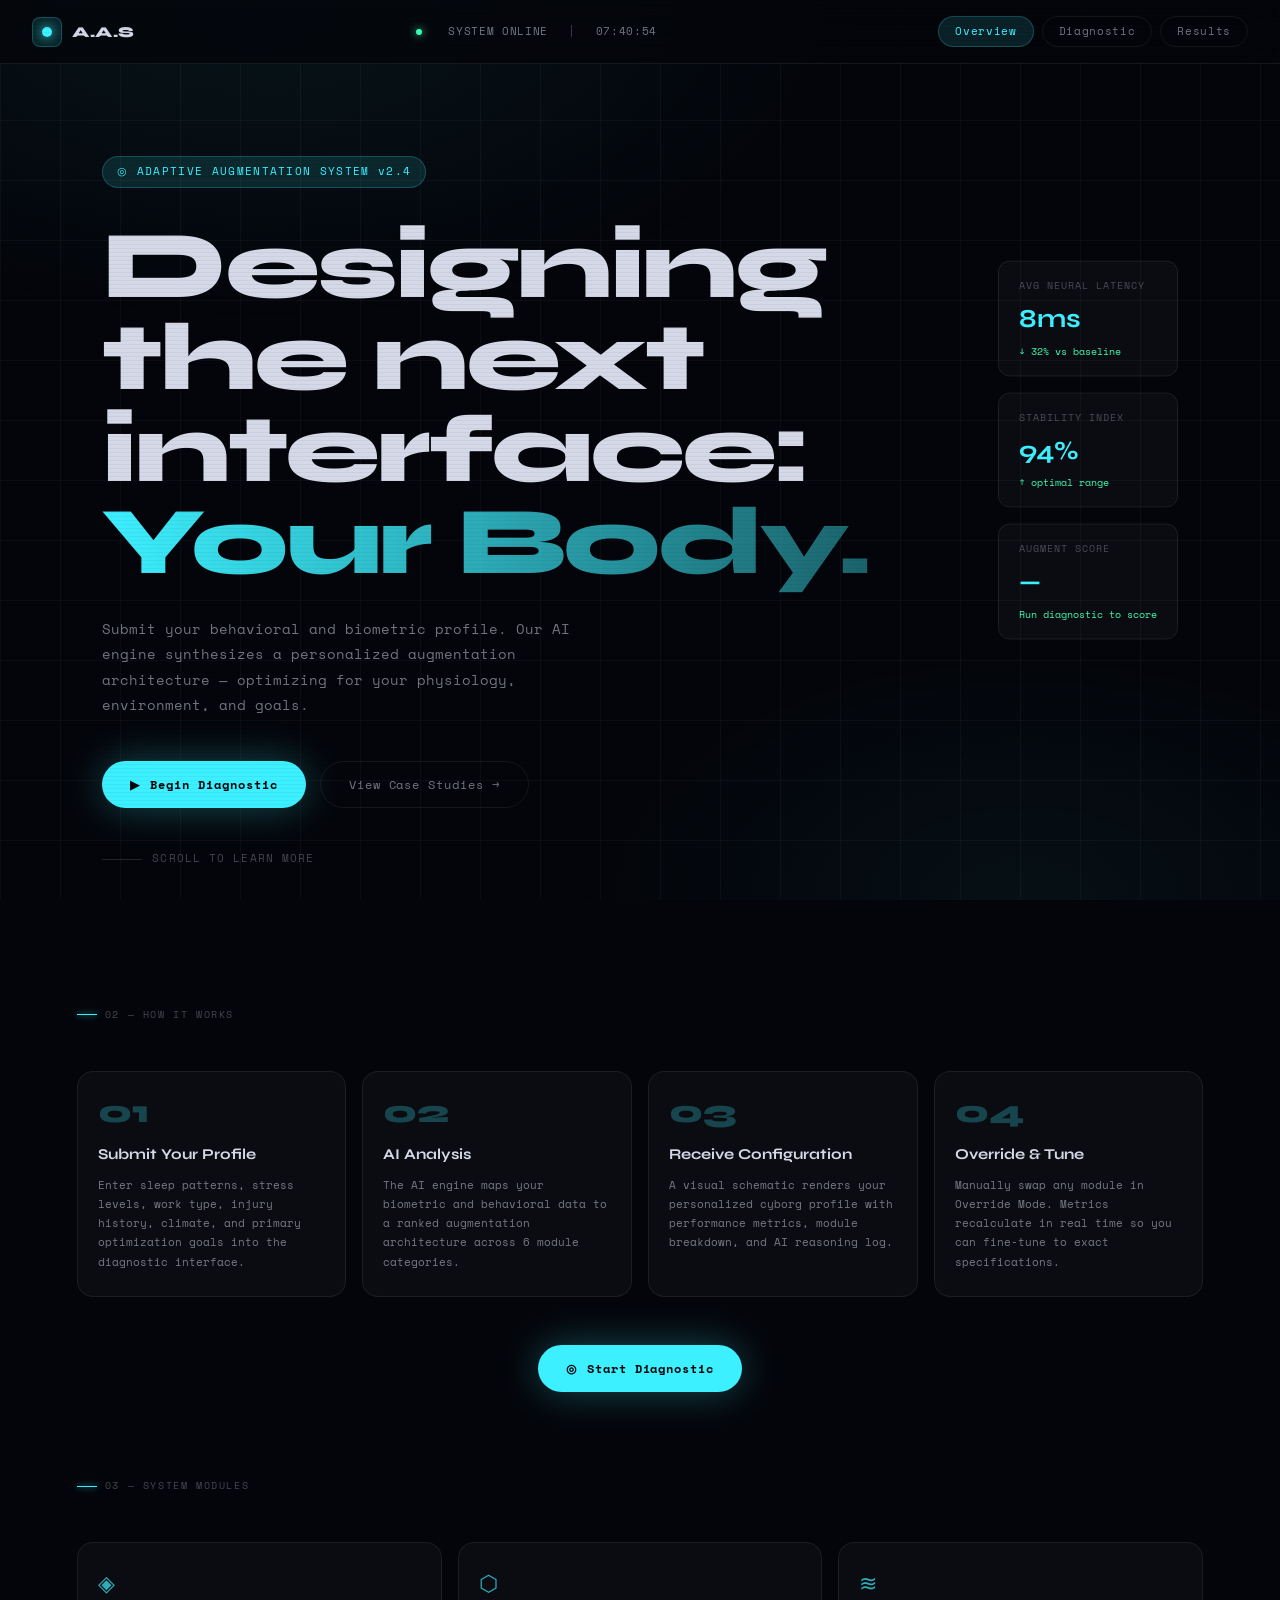
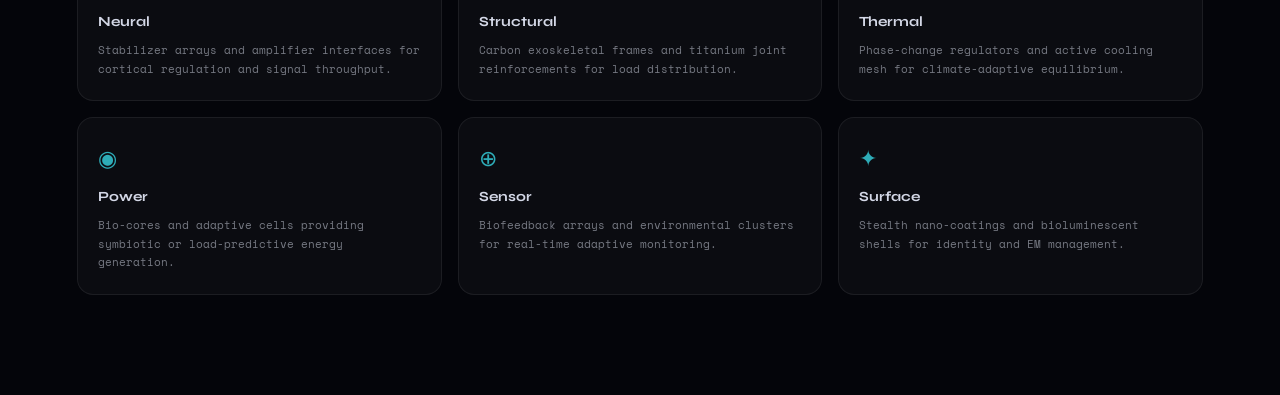
==== commit c936e9f2: "new refinements" ====
--- a/index.html
+++ b/index.html
@@ -9,311 +9,81 @@
 <link rel="stylesheet" href="style.css">
 </head>
 <body>
-
 <div class="bg-grid" aria-hidden="true"></div>
 
-<!-- NAV -->
 <header class="topbar">
-  <div class="topbar-logo">
-    <div class="mark"></div>
-    A.A.S
-  </div>
+  <div class="topbar-logo"><div class="mark"></div>A.A.S</div>
   <div class="topbar-status">
-    <span class="status-dot"></span>
-    SYSTEM ONLINE
+    <span class="status-dot"></span>SYSTEM ONLINE
     <span style="color:var(--dim)">|</span>
     <span id="sysTime">--:--:--</span>
   </div>
   <nav class="topbar-nav">
-    <button class="nav-btn active" onclick="scrollTo('#hero')">Overview</button>
-    <button class="nav-btn" onclick="scrollTo('#diagnostic')">Diagnostic</button>
-    <button class="nav-btn" onclick="scrollTo('#results')">Results</button>
+    <a href="index.html"      class="nav-btn active">Overview</a>
+    <a href="diagnostic.html" class="nav-btn">Diagnostic</a>
+    <a href="results.html"    class="nav-btn">Results</a>
   </nav>
 </header>
 
-<!-- ═══════════════ HERO ═══════════════ -->
 <section id="hero">
-  <div class="hero-eyebrow">
-    <span>◎</span>
-    ADAPTIVE AUGMENTATION SYSTEM v2.4
+  <div class="hero-eyebrow"><span>◎</span> ADAPTIVE AUGMENTATION SYSTEM v2.4</div>
+  <h1 class="hero-h1">Designing the next<br>interface: <em>Your Body.</em></h1>
+  <p class="hero-sub">Submit your behavioral and biometric profile. Our AI engine synthesizes a personalized augmentation architecture — optimizing for your physiology, environment, and goals.</p>
+  <div class="hero-cta">
+    <a href="diagnostic.html" class="btn-primary" style="text-decoration:none"><span>▶</span> Begin Diagnostic</a>
+    <button class="btn-ghost">View Case Studies →</button>
   </div>
-  <h1 class="hero-h1">Designing the next<br>interface: <em>Your Body.</em></h1>
-  <p class="hero-sub">
-    Submit your behavioral and biometric profile. Our AI engine synthesizes a personalized augmentation architecture — optimizing for your physiology, environment, and goals.
-  </p>
-  <div class="hero-cta">
-    <button class="btn-primary" onclick="document.getElementById('diagnostic').scrollIntoView({behavior:'smooth'})">
-      <span>▶</span> Begin Diagnostic
-    </button>
-    <button class="btn-ghost">
-      View Case Studies →
-    </button>
-  </div>
-
   <div class="hero-metrics">
     <div class="metric-card">
       <div class="label">AVG NEURAL LATENCY</div>
-      <div class="value" id="heroM1">—</div>
-      <div class="delta">—</div>
+      <div class="value">8ms</div>
+      <div class="delta">↓ 32% vs baseline</div>
     </div>
     <div class="metric-card">
       <div class="label">STABILITY INDEX</div>
-      <div class="value" id="heroM2">—</div>
-      <div class="delta">—</div>
+      <div class="value">94%</div>
+      <div class="delta">↑ optimal range</div>
     </div>
     <div class="metric-card">
       <div class="label">AUGMENT SCORE</div>
-      <div class="value" id="heroM3">—</div>
-      <div class="delta">Awaiting input</div>
+      <div class="value" id="heroScore">—</div>
+      <div class="delta" id="heroScoreDelta">Run diagnostic to score</div>
     </div>
   </div>
+  <div class="hero-scroll-hint"><div class="scroll-line"></div>SCROLL TO LEARN MORE</div>
+</section>
 
-  <div class="hero-scroll-hint">
-    <div class="scroll-line"></div>
-    SCROLL TO BEGIN
+<section class="page-section">
+  <div class="section-label">02 — How It Works</div>
+  <div class="how-grid">
+    <div class="how-card"><div class="how-num">01</div><div class="how-title">Submit Your Profile</div><div class="how-desc">Enter sleep patterns, stress levels, work type, injury history, climate, and primary optimization goals into the diagnostic interface.</div></div>
+    <div class="how-card"><div class="how-num">02</div><div class="how-title">AI Analysis</div><div class="how-desc">The AI engine maps your biometric and behavioral data to a ranked augmentation architecture across 6 module categories.</div></div>
+    <div class="how-card"><div class="how-num">03</div><div class="how-title">Receive Configuration</div><div class="how-desc">A visual schematic renders your personalized cyborg profile with performance metrics, module breakdown, and AI reasoning log.</div></div>
+    <div class="how-card"><div class="how-num">04</div><div class="how-title">Override &amp; Tune</div><div class="how-desc">Manually swap any module in Override Mode. Metrics recalculate in real time so you can fine-tune to exact specifications.</div></div>
+  </div>
+  <div style="margin-top:48px;text-align:center">
+    <a href="diagnostic.html" class="btn-primary" style="text-decoration:none;display:inline-flex"><span>◎</span> Start Diagnostic</a>
   </div>
 </section>
 
-<!-- ═══════════════ DIAGNOSTIC ═══════════════ -->
-<section id="diagnostic">
-  <div class="section-label">02 — Input Diagnostic</div>
-
-  <div class="diag-grid">
-    <!-- Input form -->
-    <div class="input-panel">
-      <div class="input-group">
-        <div class="group-title">01 — Sleep &amp; Recovery</div>
-        <div class="form-grid">
-          <div class="field">
-            <div class="slider-row">
-              <label>Sleep Hours/Night</label>
-              <span class="slider-val" id="sleepHoursVal">7h</span>
-            </div>
-            <input type="range" id="sleepHours" min="3" max="10" step="0.5" value="7">
-          </div>
-          <div class="field">
-            <label>Sleep Quality</label>
-            <select id="sleepQuality">
-              <option value="poor">Poor — Fragmented</option>
-              <option value="fair">Fair — Average</option>
-              <option value="good" selected>Good — Consistent</option>
-              <option value="excellent">Excellent — Deep</option>
-            </select>
-          </div>
-        </div>
-      </div>
-
-      <div class="input-group">
-        <div class="group-title">02 — Behavioral Profile</div>
-        <div class="form-grid">
-          <div class="field">
-            <label>Stress Level</label>
-            <select id="stressLevel">
-              <option value="low">Low — Minimal</option>
-              <option value="medium" selected>Medium — Manageable</option>
-              <option value="high">High — Persistent</option>
-              <option value="extreme">Extreme — Chronic</option>
-            </select>
-          </div>
-          <div class="field">
-            <label>Work Type</label>
-            <select id="workType">
-              <option value="creative">Creative / Design</option>
-              <option value="analytical" selected>Analytical / Technical</option>
-              <option value="physical">Physical / Manual</option>
-              <option value="social">Social / Leadership</option>
-            </select>
-          </div>
-          <div class="field">
-            <label>Activity Level</label>
-            <select id="activityLevel">
-              <option value="sedentary">Sedentary</option>
-              <option value="moderate" selected>Moderate</option>
-              <option value="active">Active</option>
-              <option value="athlete">Athlete</option>
-            </select>
-          </div>
-          <div class="field">
-            <label>Injury History</label>
-            <select id="injuryHistory">
-              <option value="none" selected>None</option>
-              <option value="upper">Upper Body</option>
-              <option value="lower">Lower Body</option>
-              <option value="spine">Spinal</option>
-              <option value="chronic">Chronic/Multiple</option>
-            </select>
-          </div>
-        </div>
-      </div>
-
-      <div class="input-group">
-        <div class="group-title">03 — Environment</div>
-        <div class="form-grid">
-          <div class="field">
-            <label>Climate</label>
-            <select id="climate">
-              <option value="cold">Cold / Arctic</option>
-              <option value="temperate" selected>Temperate</option>
-              <option value="hot">Hot / Arid</option>
-              <option value="humid">Hot &amp; Humid</option>
-              <option value="variable">Variable / Mixed</option>
-            </select>
-          </div>
-          <div class="field">
-            <label>Primary Environment</label>
-            <select id="environment">
-              <option value="urban" selected>Urban / Indoor</option>
-              <option value="field">Field / Outdoor</option>
-              <option value="industrial">Industrial</option>
-              <option value="remote">Remote / Wilderness</option>
-            </select>
-          </div>
-        </div>
-      </div>
-
-      <div class="input-group">
-        <div class="group-title">04 — Primary Goals</div>
-        <div class="goal-grid" id="goalGrid">
-          <div class="goal-chip active" data-goal="longevity"><span class="chip-icon">♾</span>Longevity</div>
-          <div class="goal-chip" data-goal="strength"><span class="chip-icon">⚡</span>Strength</div>
-          <div class="goal-chip" data-goal="focus"><span class="chip-icon">◎</span>Focus</div>
-          <div class="goal-chip" data-goal="aesthetics"><span class="chip-icon">✦</span>Aesthetics</div>
-          <div class="goal-chip" data-goal="recovery"><span class="chip-icon">↺</span>Recovery</div>
-          <div class="goal-chip" data-goal="endurance"><span class="chip-icon">∞</span>Endurance</div>
-          <div class="goal-chip" data-goal="stealth"><span class="chip-icon">◈</span>Stealth</div>
-          <div class="goal-chip" data-goal="sensory"><span class="chip-icon">◉</span>Sensory+</div>
-        </div>
-      </div>
-
-      <button class="run-btn" id="runDiagBtn">
-        <span>RUN DIAGNOSTIC — GENERATE AUGMENTATION PROFILE</span>
-      </button>
-    </div>
-
-    <!-- Live side panel -->
-    <div class="live-panel">
-      <div class="live-card" id="liveCard">
-        <div class="live-card-title">Live Input State</div>
-        <div class="live-item"><span class="k">Sleep</span><span class="v hi" id="lv-sleep">7h / Good</span></div>
-        <div class="live-item"><span class="k">Stress</span><span class="v" id="lv-stress">Medium</span></div>
-        <div class="live-item"><span class="k">Work</span><span class="v" id="lv-work">Analytical</span></div>
-        <div class="live-item"><span class="k">Injury</span><span class="v" id="lv-injury">None</span></div>
-        <div class="live-item"><span class="k">Climate</span><span class="v" id="lv-climate">Temperate</span></div>
-        <div class="live-item"><span class="k">Goals</span><span class="v hi" id="lv-goals">Longevity</span></div>
-        <div class="live-item"><span class="k">Risk Index</span><span class="v hi" id="lv-risk">—</span></div>
-        <div class="live-item"><span class="k">Profile Score</span><span class="v" id="lv-score">—</span></div>
-      </div>
-
-      <div class="processing-state" id="processingState">
-        <div class="live-card-title" style="margin:0 0 8px">ANALYZING PROFILE…</div>
-        <div class="proc-row" id="prow-0"><div class="proc-indicator"></div>Scanning behavioral patterns</div>
-        <div class="proc-row" id="prow-1"><div class="proc-indicator"></div>Evaluating injury profile</div>
-        <div class="proc-row" id="prow-2"><div class="proc-indicator"></div>Simulating structural reinforcement</div>
-        <div class="proc-row" id="prow-3"><div class="proc-indicator"></div>Calibrating neural interface</div>
-        <div class="proc-row" id="prow-4"><div class="proc-indicator"></div>Optimizing material selection</div>
-        <div class="proc-row" id="prow-5"><div class="proc-indicator"></div>Rendering augmentation schema</div>
-      </div>
-    </div>
+<section class="page-section" style="padding-top:0;padding-bottom:100px">
+  <div class="section-label">03 — System Modules</div>
+  <div class="specs-grid">
+    <div class="spec-card"><div class="spec-icon">◈</div><div class="spec-name">Neural</div><div class="spec-desc">Stabilizer arrays and amplifier interfaces for cortical regulation and signal throughput.</div></div>
+    <div class="spec-card"><div class="spec-icon">⬡</div><div class="spec-name">Structural</div><div class="spec-desc">Carbon exoskeletal frames and titanium joint reinforcements for load distribution.</div></div>
+    <div class="spec-card"><div class="spec-icon">≋</div><div class="spec-name">Thermal</div><div class="spec-desc">Phase-change regulators and active cooling mesh for climate-adaptive equilibrium.</div></div>
+    <div class="spec-card"><div class="spec-icon">◉</div><div class="spec-name">Power</div><div class="spec-desc">Bio-cores and adaptive cells providing symbiotic or load-predictive energy generation.</div></div>
+    <div class="spec-card"><div class="spec-icon">⊕</div><div class="spec-name">Sensor</div><div class="spec-desc">Biofeedback arrays and environmental clusters for real-time adaptive monitoring.</div></div>
+    <div class="spec-card"><div class="spec-icon">✦</div><div class="spec-name">Surface</div><div class="spec-desc">Stealth nano-coatings and bioluminescent shells for identity and EM management.</div></div>
   </div>
 </section>
 
-<!-- ═══════════════ RESULTS ═══════════════ -->
-<section id="results">
-  <div class="section-label">03 — Augmentation Profile</div>
-
-  <div class="results-grid">
-    <!-- Left: Preview -->
-    <div class="preview-panel">
-      <div class="preview-header">
-        <div class="preview-title">Configuration: <span id="configName">—</span></div>
-        <div class="preview-badges">
-          <span class="badge hi" id="resultBadge1">—</span>
-          <span class="badge" id="resultBadge2">—</span>
-        </div>
-      </div>
-
-      <div class="preview-frame" id="previewFrame">
-        <div class="preview-corner tl"></div>
-        <div class="preview-corner tr"></div>
-        <div class="preview-corner bl"></div>
-        <div class="preview-corner br"></div>
-        <div class="preview-svg-wrap" id="svgWrap">
-          <!-- SVG injected by JS -->
-        </div>
-      </div>
-
-      <div class="stats-row" id="statsRow">
-        <div class="stat-item">
-          <div class="s-label">Neural Latency</div>
-          <div class="s-val pos" id="stat-neural">—</div>
-          <div class="stat-bar"><div class="stat-bar-fill green" id="bar-neural" style="width:0%"></div></div>
-        </div>
-        <div class="stat-item">
-          <div class="s-label">Structural Stability</div>
-          <div class="s-val" id="stat-stab">—</div>
-          <div class="stat-bar"><div class="stat-bar-fill" id="bar-stab" style="width:0%"></div></div>
-        </div>
-        <div class="stat-item">
-          <div class="s-label">Thermal Efficiency</div>
-          <div class="s-val" id="stat-thermal">—</div>
-          <div class="stat-bar"><div class="stat-bar-fill" id="bar-thermal" style="width:0%"></div></div>
-        </div>
-        <div class="stat-item">
-          <div class="s-label">Augment Score</div>
-          <div class="s-val" id="stat-score">—</div>
-          <div class="stat-bar"><div class="stat-bar-fill" id="bar-score" style="width:0%"></div></div>
-        </div>
-      </div>
-    </div>
-
-    <!-- Right: Analysis -->
-    <div class="analysis-panel">
-      <div class="config-card">
-        <div class="config-card-title">Selected Modules</div>
-        <div id="modulesBreakdown">
-          <!-- injected -->
-        </div>
-      </div>
-
-      <div class="reasoning-card">
-        <div class="reasoning-title">AI Reasoning Log</div>
-        <div id="reasoningLog">
-          <!-- injected -->
-        </div>
-      </div>
-
-      <button class="run-btn" onclick="document.getElementById('override').scrollIntoView({behavior:'smooth'})">
-        <span>ENTER OVERRIDE MODE — MANUAL TUNING</span>
-      </button>
-    </div>
-  </div>
-</section>
-
-<!-- ═══════════════ OVERRIDE ═══════════════ -->
-<section id="override">
-  <div class="section-label">04 — Override Mode</div>
-
-  <div class="live-card" style="margin-bottom:20px">
-    <div class="live-card-title">Manual Module Overrides — Adjustments will recalculate performance metrics in real time</div>
-    <div class="override-grid" id="overrideGrid">
-      <!-- injected -->
-    </div>
-  </div>
-
-  <div class="stats-row" id="overrideStats" style="max-width:600px">
-    <div class="stat-item">
-      <div class="s-label">Override Score</div>
-      <div class="s-val" id="ov-score">—</div>
-      <div class="stat-bar"><div class="stat-bar-fill" id="ov-bar-score" style="width:0%"></div></div>
-    </div>
-    <div class="stat-item">
-      <div class="s-label">Stability Delta</div>
-      <div class="s-val" id="ov-stab">—</div>
-      <div class="stat-bar"><div class="stat-bar-fill" id="ov-bar-stab" style="width:0%"></div></div>
-    </div>
-  </div>
-</section>
-
-<script src="script.js"></script>
+<script>
+(function(){
+  function tick(){var n=new Date(),e=document.getElementById('sysTime');if(e)e.textContent=String(n.getHours()).padStart(2,'0')+':'+String(n.getMinutes()).padStart(2,'0')+':'+String(n.getSeconds()).padStart(2,'0');}
+  setInterval(tick,1000);tick();
+  try{var r=JSON.parse(localStorage.getItem('aas_result'));if(r&&r.stats){document.getElementById('heroScore').textContent=r.stats.score;document.getElementById('heroScoreDelta').textContent=(r.buildName||'Profile complete')+' ↗';}}catch(e){}
+})();
+</script>
 </body>
 </html>
--- a/style.css
+++ b/style.css
@@ -945,4 +945,158 @@
 /* ═══════════════════════════════════════════════
    SVG PREVIEW STYLES
 ═══════════════════════════════════════════════ */
-.aug-svg { width: 100%; height: 100%; overflow: visible; }+.aug-svg { width: 100%; height: 100%; overflow: visible; }
+
+/* ═══════════════════════════════════════════════
+   MULTI-PAGE ADDITIONS
+═══════════════════════════════════════════════ */
+
+/* nav-btn as <a> tag */
+a.nav-btn {
+  display: inline-flex;
+  align-items: center;
+  text-decoration: none;
+}
+
+/* Page section wrapper */
+.page-section {
+  padding: 100px max(32px, 6vw) 80px;
+  position: relative;
+  z-index: 1;
+}
+
+/* Live panel value states */
+.live-item .v.neg { color: var(--red); }
+
+/* ── How-it-works grid ── */
+.how-grid {
+  display: grid;
+  grid-template-columns: repeat(4, 1fr);
+  gap: 16px;
+}
+@media (max-width: 900px) { .how-grid { grid-template-columns: 1fr 1fr; } }
+@media (max-width: 500px) { .how-grid { grid-template-columns: 1fr; } }
+
+.how-card {
+  background: var(--surface);
+  border: 1px solid var(--border);
+  border-radius: var(--r);
+  padding: 24px 20px;
+  transition: border-color 200ms ease;
+}
+.how-card:hover { border-color: var(--border-hi); }
+
+.how-num {
+  font-family: var(--font-display);
+  font-size: 32px;
+  font-weight: 800;
+  color: var(--cyan);
+  opacity: 0.25;
+  line-height: 1;
+  margin-bottom: 14px;
+}
+.how-title {
+  font-family: var(--font-display);
+  font-size: 15px;
+  font-weight: 700;
+  color: var(--text);
+  margin-bottom: 10px;
+}
+.how-desc {
+  font-size: 11px;
+  color: var(--muted);
+  line-height: 1.75;
+}
+
+/* ── Module specs grid ── */
+.specs-grid {
+  display: grid;
+  grid-template-columns: repeat(3, 1fr);
+  gap: 16px;
+}
+@media (max-width: 800px) { .specs-grid { grid-template-columns: 1fr 1fr; } }
+@media (max-width: 500px) { .specs-grid { grid-template-columns: 1fr; } }
+
+.spec-card {
+  background: var(--surface);
+  border: 1px solid var(--border);
+  border-radius: var(--r);
+  padding: 22px 20px;
+  transition: border-color 200ms ease, background 200ms ease;
+}
+.spec-card:hover {
+  border-color: var(--cyan-glow);
+  background: var(--cyan-dim);
+}
+.spec-icon {
+  font-size: 22px;
+  margin-bottom: 10px;
+  color: var(--cyan);
+  opacity: 0.7;
+}
+.spec-name {
+  font-family: var(--font-display);
+  font-size: 14px;
+  font-weight: 700;
+  color: var(--text);
+  margin-bottom: 8px;
+}
+.spec-desc {
+  font-size: 11px;
+  color: var(--muted);
+  line-height: 1.7;
+}
+
+/* ── Results page header ── */
+.results-page-header {
+  display: flex;
+  justify-content: space-between;
+  align-items: flex-end;
+  flex-wrap: wrap;
+  gap: 16px;
+  margin-bottom: 32px;
+}
+.results-title {
+  font-family: var(--font-display);
+  font-size: 26px;
+  font-weight: 800;
+  line-height: 1.15;
+}
+.results-header-actions {
+  display: flex;
+  gap: 10px;
+  align-items: center;
+  flex-wrap: wrap;
+}
+
+/* ── Empty state ── */
+.empty-state {
+  display: none;
+  min-height: 100vh;
+  flex-direction: column;
+  justify-content: center;
+  align-items: center;
+  gap: 20px;
+  padding-top: 64px;
+  position: relative;
+  z-index: 1;
+  text-align: center;
+  padding: 64px 32px 40px;
+}
+.empty-icon {
+  font-size: 56px;
+  color: var(--dim);
+  line-height: 1;
+}
+.empty-title {
+  font-family: var(--font-display);
+  font-size: 22px;
+  font-weight: 700;
+  color: var(--muted);
+}
+.empty-desc {
+  font-size: 12px;
+  color: var(--dim);
+  max-width: 360px;
+  line-height: 1.85;
+}
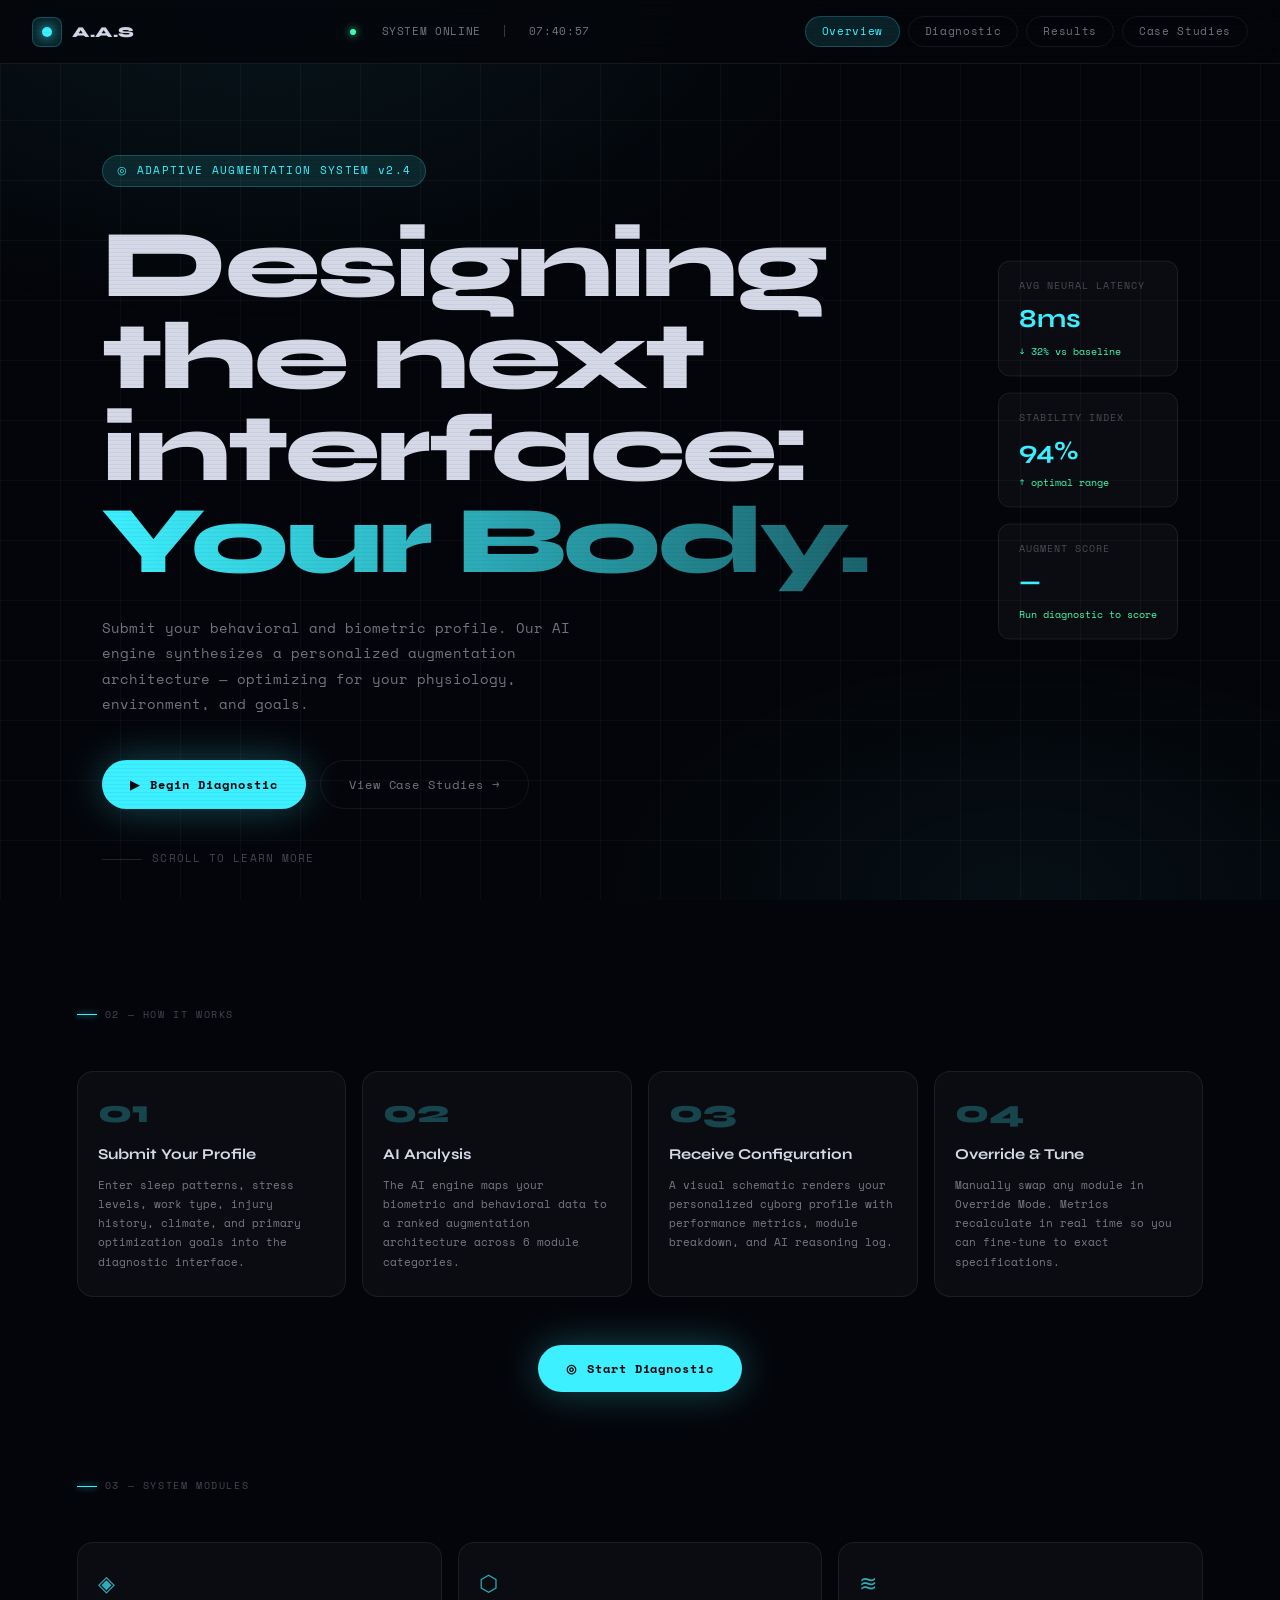
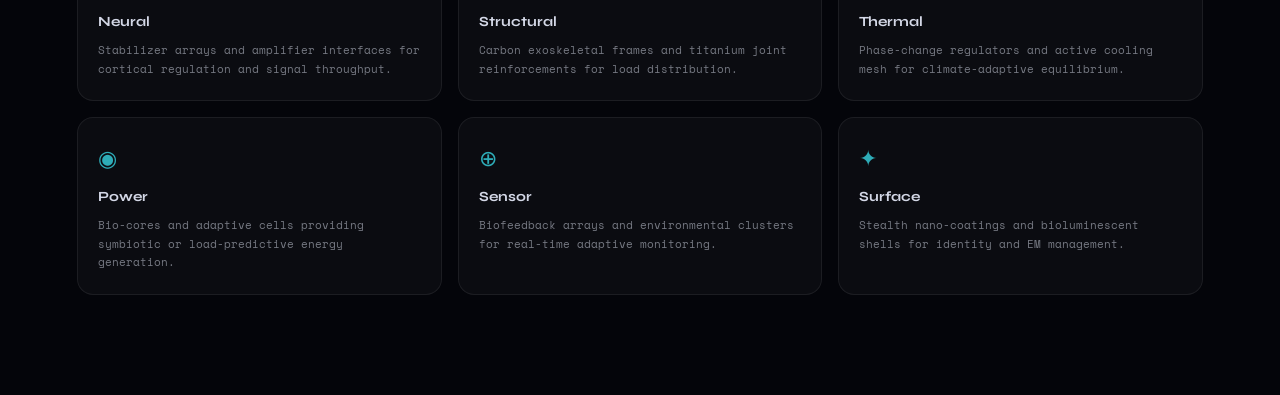
==== commit 2efe37c2: "aded case studies" ====
--- a/index.html
+++ b/index.html
@@ -22,6 +22,7 @@
     <a href="index.html"      class="nav-btn active">Overview</a>
     <a href="diagnostic.html" class="nav-btn">Diagnostic</a>
     <a href="results.html"    class="nav-btn">Results</a>
+    <a href="casestudies.html" class="nav-btn">Case Studies</a>
   </nav>
 </header>
 
@@ -31,7 +32,7 @@
   <p class="hero-sub">Submit your behavioral and biometric profile. Our AI engine synthesizes a personalized augmentation architecture — optimizing for your physiology, environment, and goals.</p>
   <div class="hero-cta">
     <a href="diagnostic.html" class="btn-primary" style="text-decoration:none"><span>▶</span> Begin Diagnostic</a>
-    <button class="btn-ghost">View Case Studies →</button>
+    <a href="casestudies.html" class="btn-ghost" style="text-decoration:none">View Case Studies →</a>
   </div>
   <div class="hero-metrics">
     <div class="metric-card">
